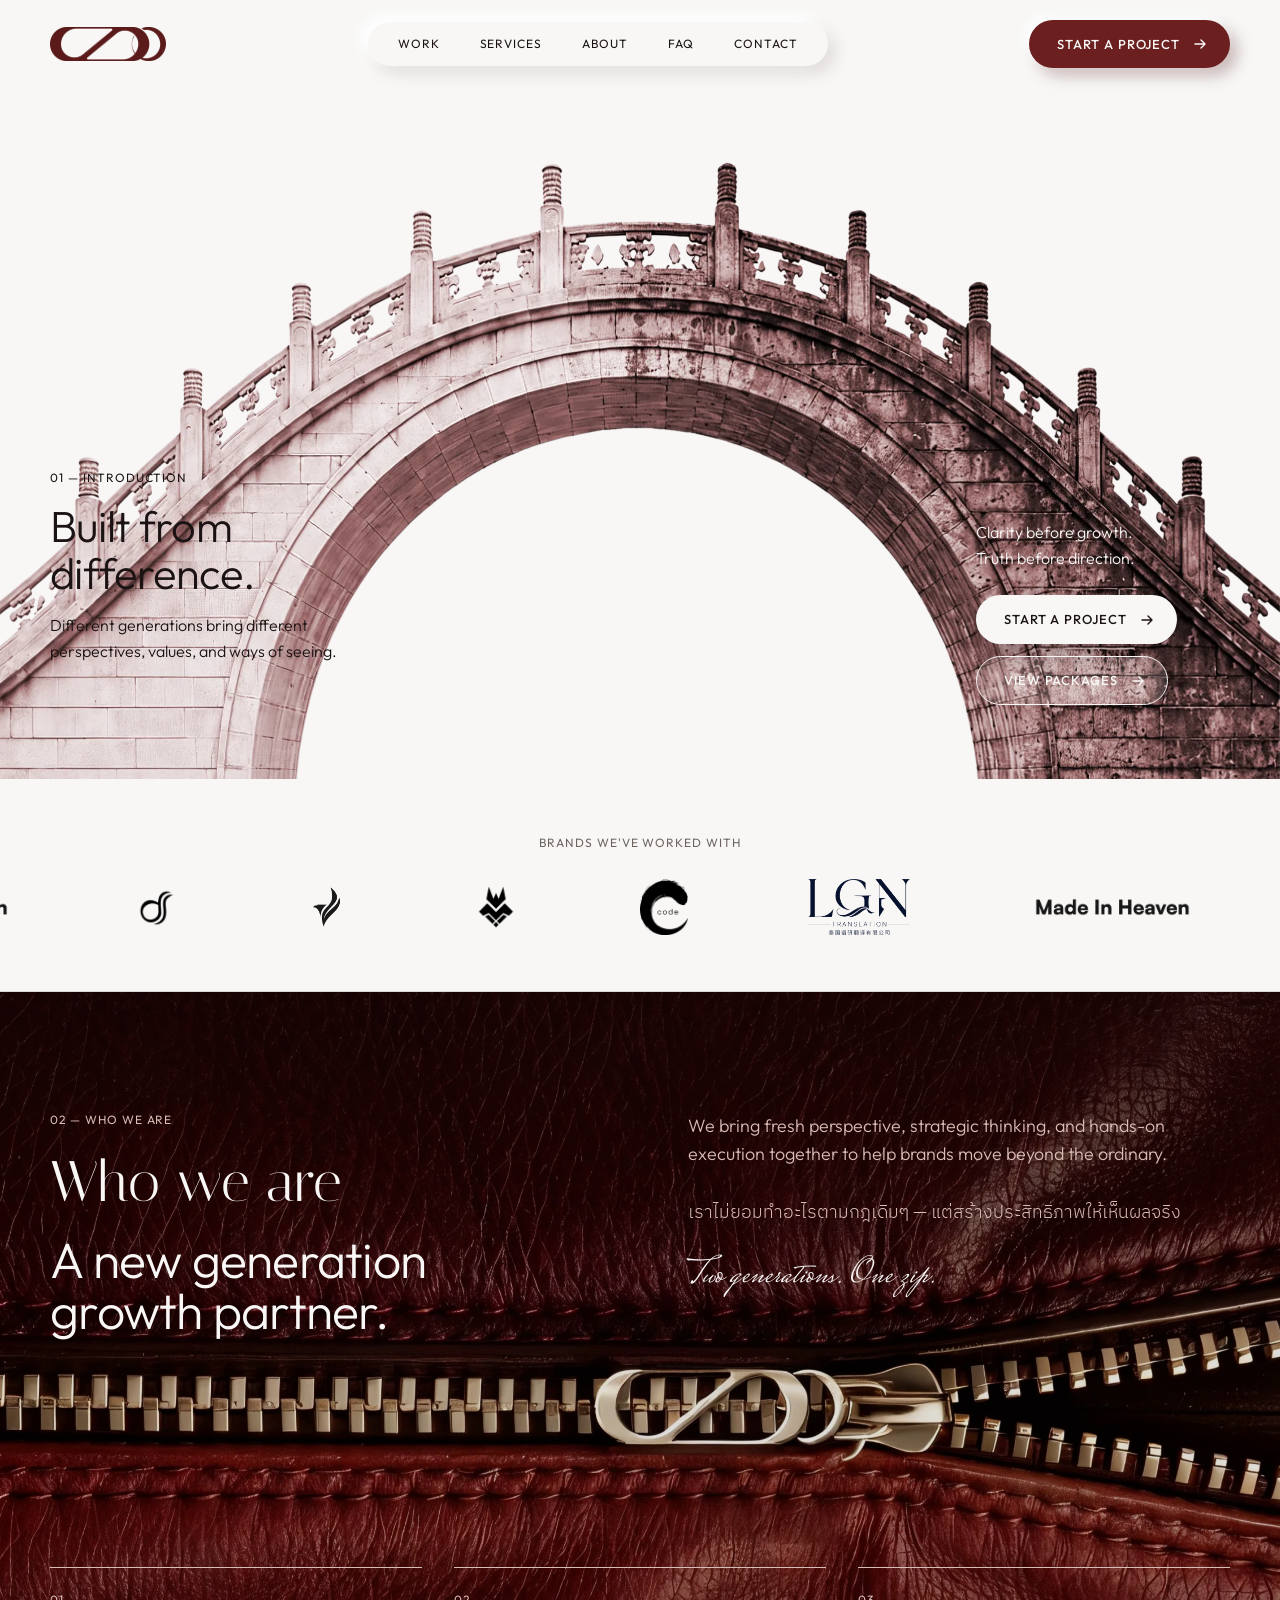
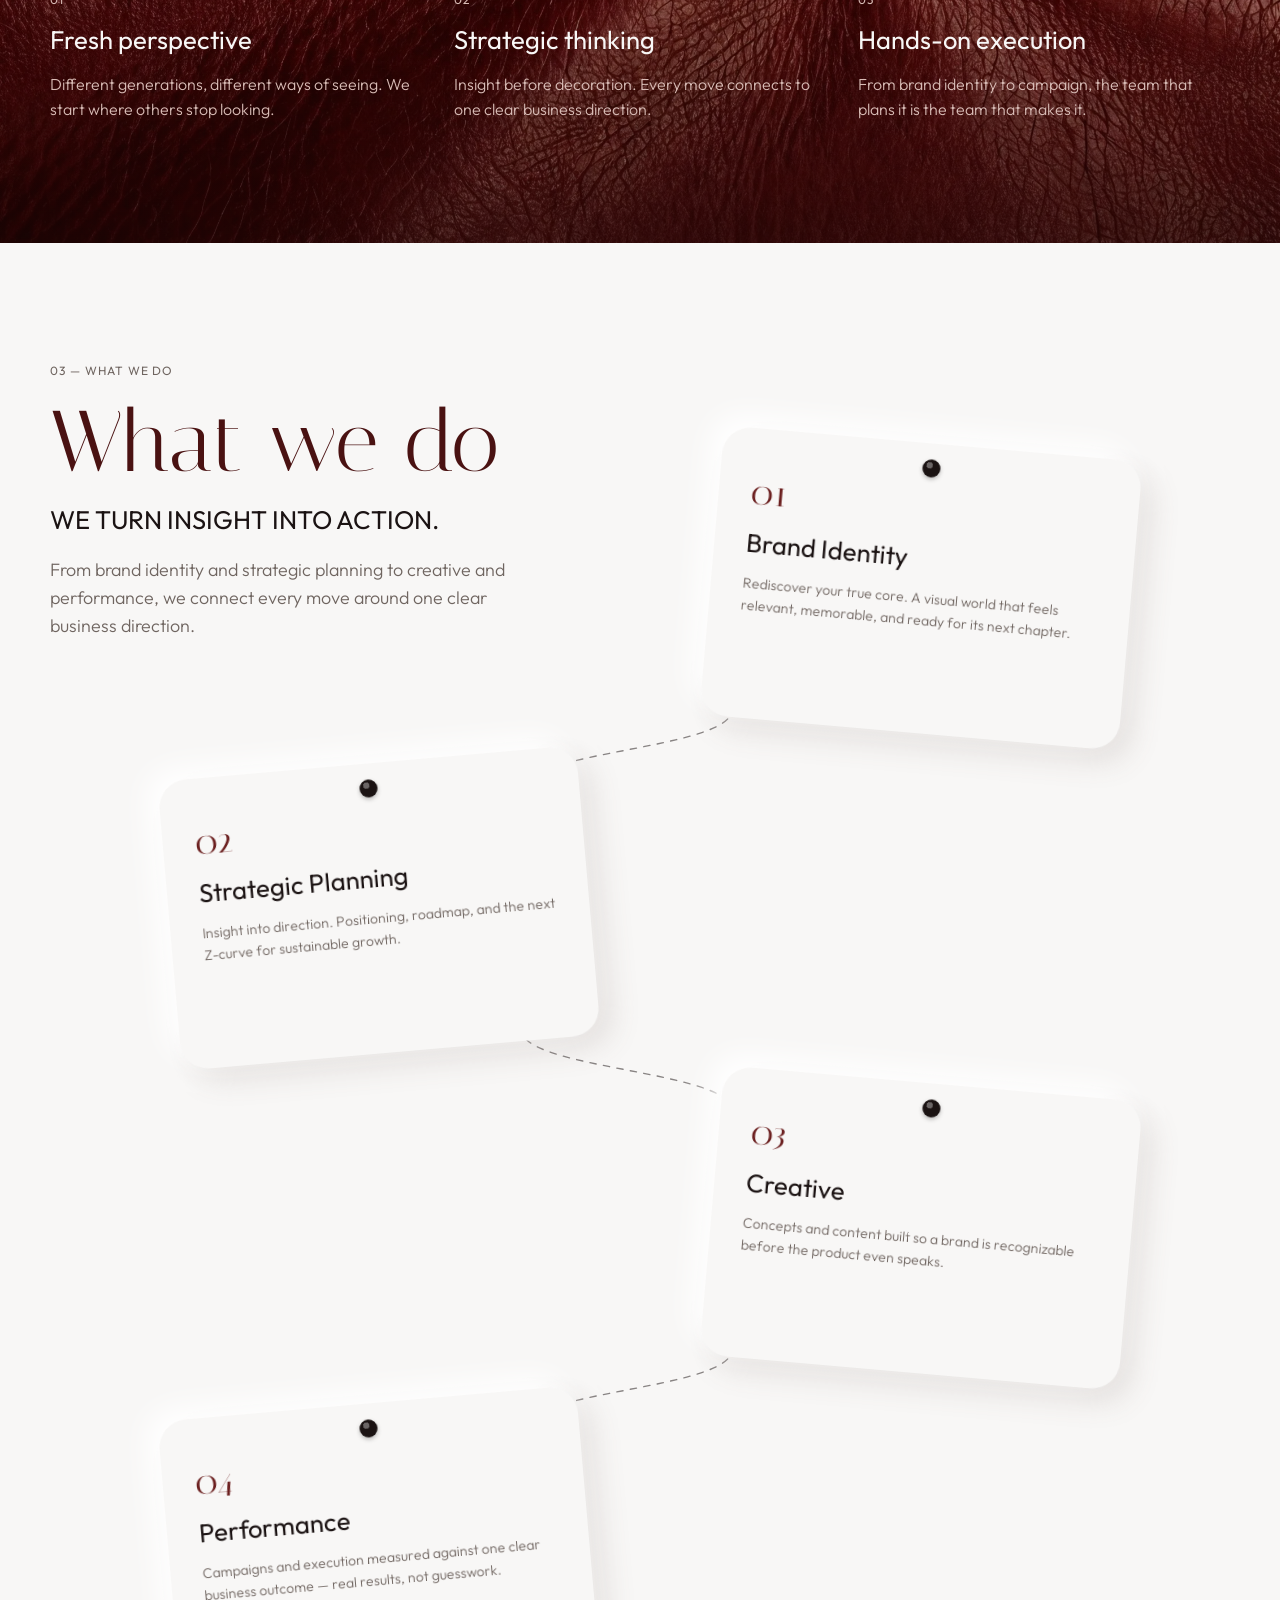
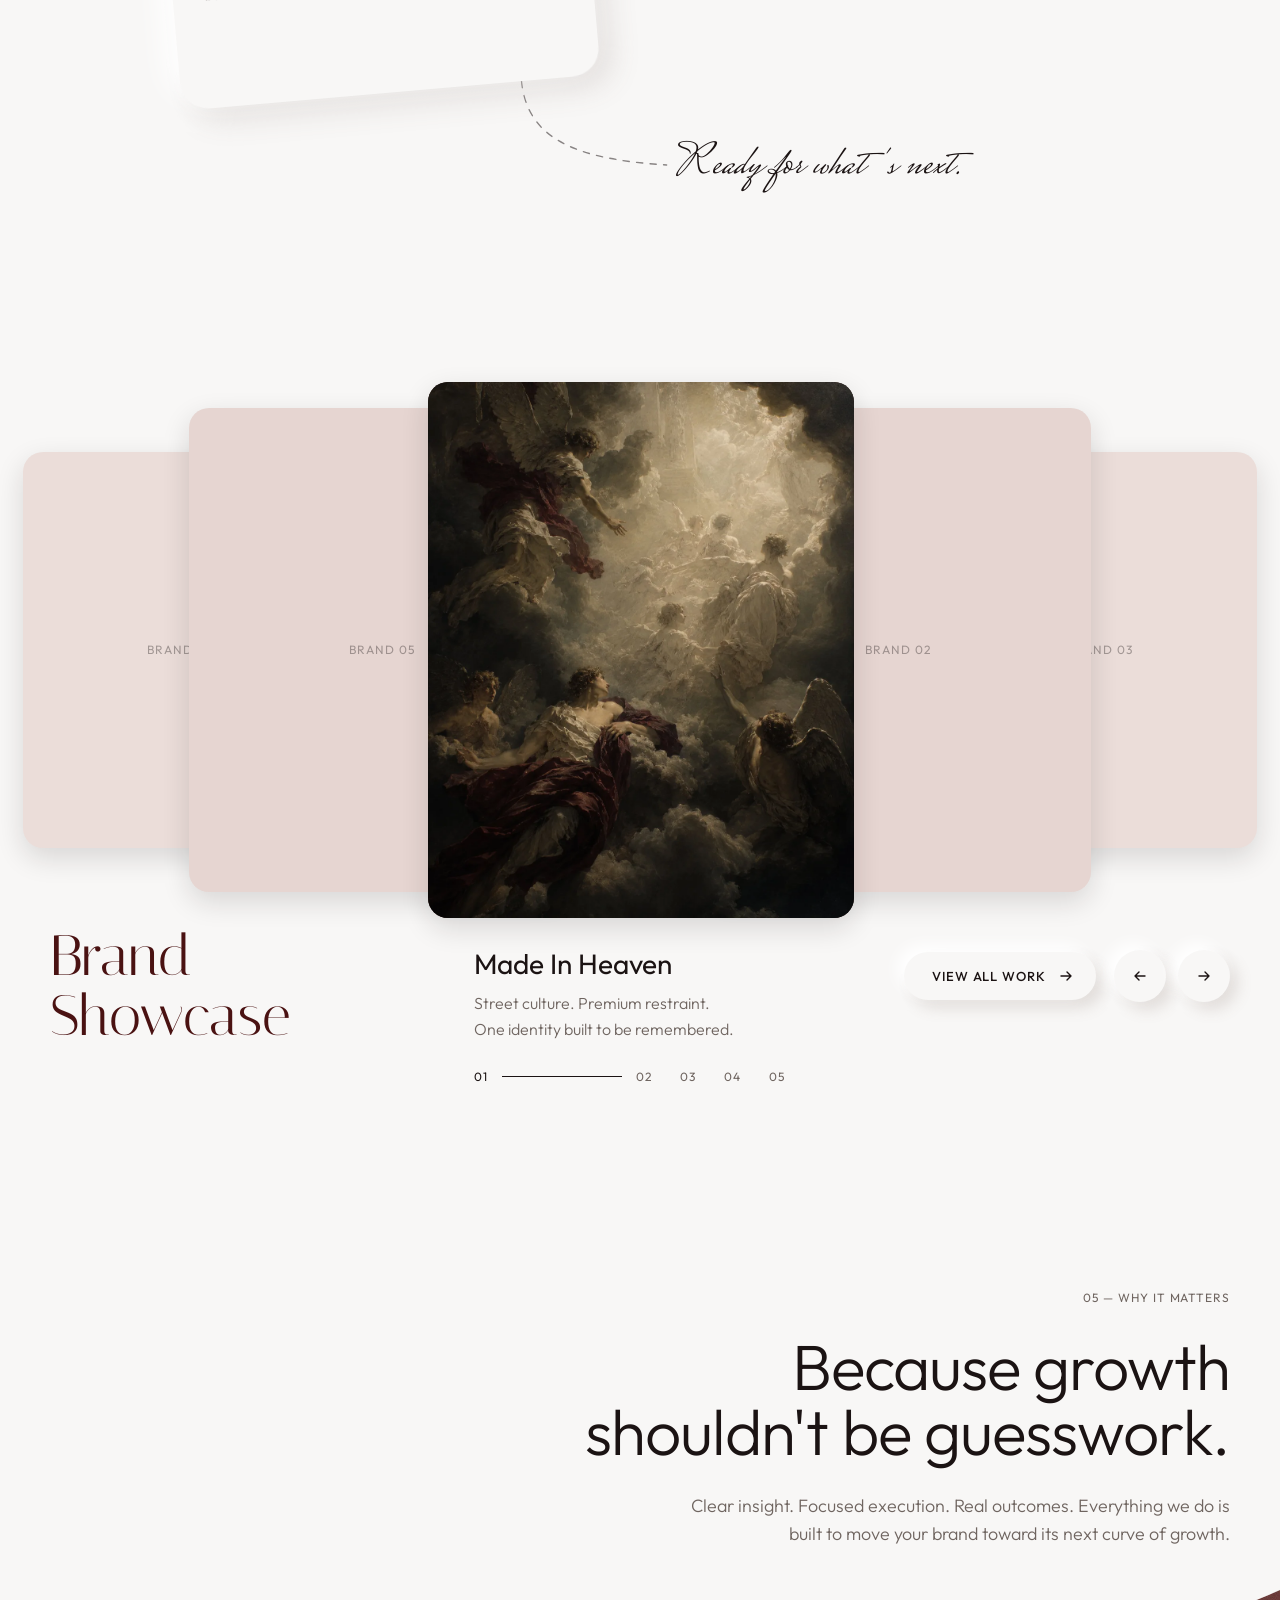
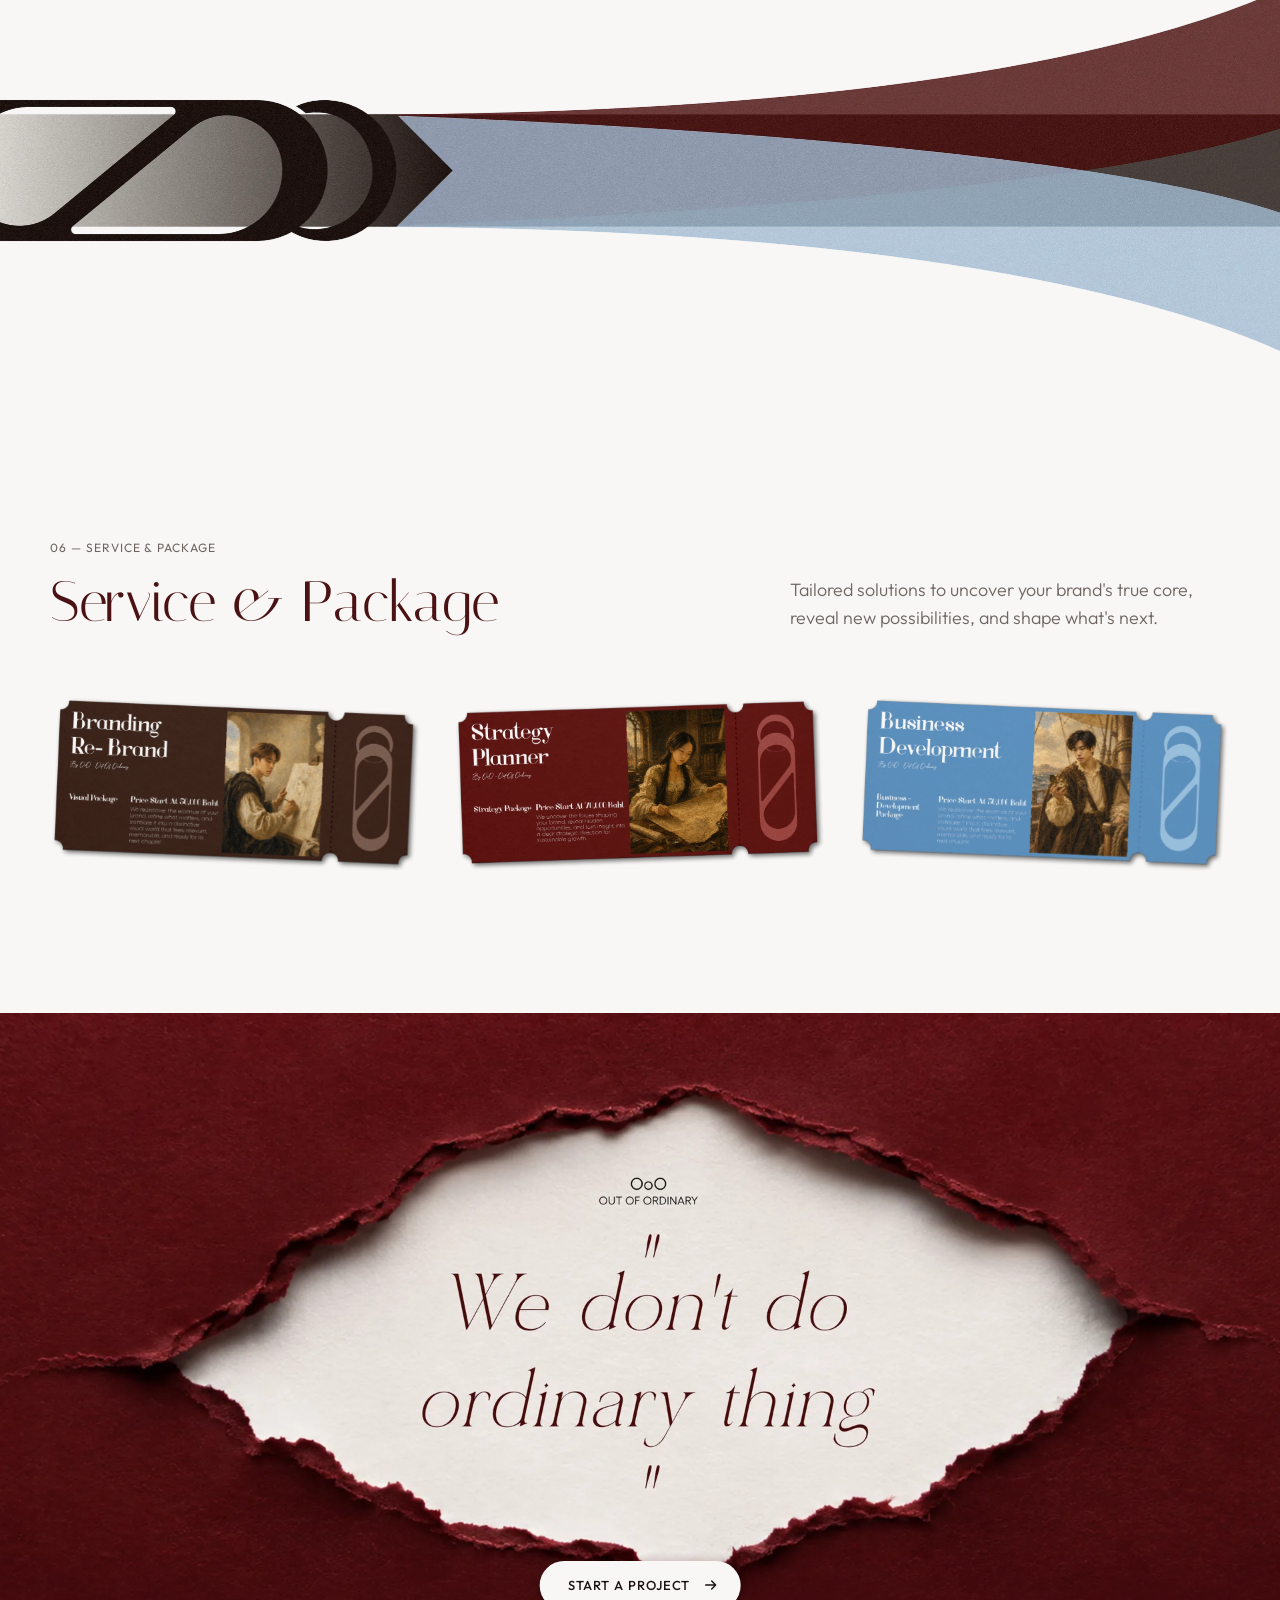
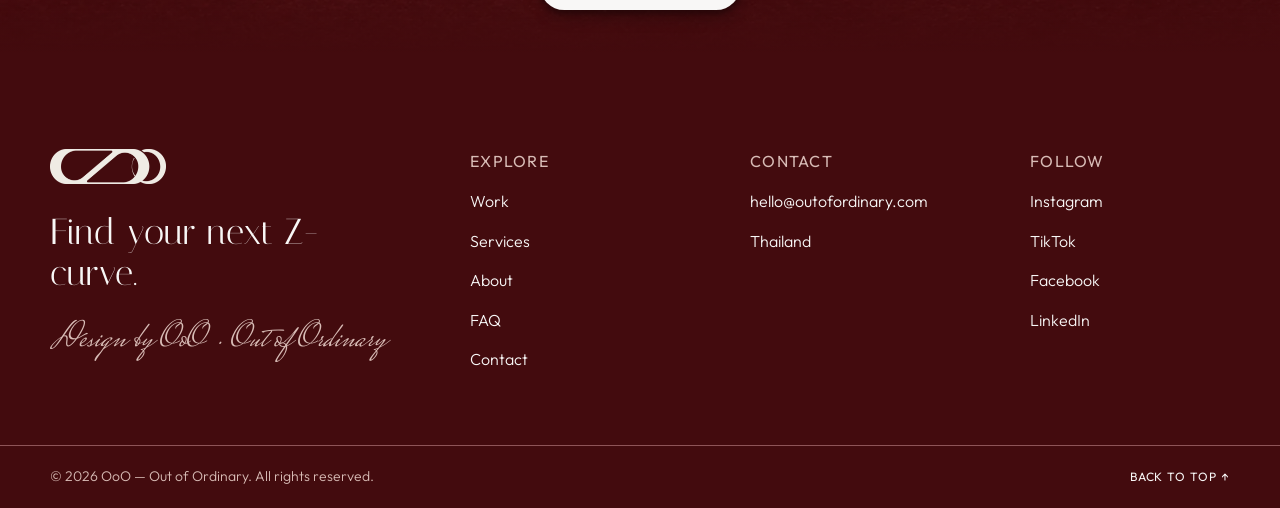
==== index.html @ bdec6ba8 "Build Home page and shared site foundation from Figma Static HTML/CSS/JS: shared tokens, type, neumo" ====
<!doctype html>
<html lang="en">
<head>
  <meta charset="utf-8">
  <meta name="viewport" content="width=device-width, initial-scale=1">
  <title>OoO — Out of Ordinary · Branding, Strategy &amp; Business Development</title>
  <meta name="description" content="OoO — Out of Ordinary is a new-generation growth partner: brand identity, strategic planning, creative and performance built around one clear business direction.">
  <link rel="icon" type="image/png" href="assets/img/favicon.png">
  <link rel="preconnect" href="https://fonts.googleapis.com">
  <link rel="preconnect" href="https://fonts.gstatic.com" crossorigin>
  <link href="https://fonts.googleapis.com/css2?family=IBM+Plex+Sans+Thai:wght@300;400&family=Italiana&family=Mrs+Saint+Delafield&family=Outfit:wght@300;400;500&display=swap" rel="stylesheet">
  <link rel="stylesheet" href="assets/css/style.css">
  <link rel="stylesheet" href="assets/css/home.css">
</head>
<body id="top">

  <!-- NAV -->
  <header class="nav">
    <div class="container nav__inner">
      <a class="nav__logo" href="index.html" aria-label="OoO — Out of Ordinary, home">
        <img class="logo-dark" src="assets/img/logo-mark.png" alt="OoO" width="116" height="34">
      </a>
      <nav class="nav__links" aria-label="Main">
        <a href="work.html">Work</a>
        <a href="services.html">Services</a>
        <a href="about.html">About</a>
        <a href="faq.html">FAQ</a>
        <a href="contact.html">Contact</a>
      </nav>
      <a class="btn btn--primary nav__cta" href="contact.html">Start a project
        <svg viewBox="0 0 16 16" fill="none" aria-hidden="true"><path d="M3 8H13M9 12L13 8L9 4" stroke="currentColor" stroke-width="1.4" stroke-linecap="round" stroke-linejoin="round"/></svg>
      </a>
      <button class="nav__toggle" type="button" aria-label="Menu" aria-expanded="false" aria-controls="mobile-menu"><span></span></button>
    </div>
  </header>
  <div class="mobile-menu" id="mobile-menu">
    <a class="mobile-menu__link" href="work.html">Work</a>
    <a class="mobile-menu__link" href="services.html">Services</a>
    <a class="mobile-menu__link" href="about.html">About</a>
    <a class="mobile-menu__link" href="faq.html">FAQ</a>
    <a class="mobile-menu__link" href="contact.html">Contact</a>
    <a class="btn btn--primary" href="contact.html">Start a project
      <svg viewBox="0 0 16 16" fill="none" aria-hidden="true"><path d="M3 8H13M9 12L13 8L9 4" stroke="currentColor" stroke-width="1.4" stroke-linecap="round" stroke-linejoin="round"/></svg>
    </a>
  </div>

  <main>
    <!-- 01 — HERO -->
    <section class="section hero">
      <img class="hero__photo" data-reveal="zoom" src="assets/img/home/bridge-arch.webp" alt="A stone arch bridge rising across the page" width="1440" height="617">
      <div class="container hero__content">
        <div class="hero__left">
          <p class="label" data-reveal="up">01 — Introduction</p>
          <h1 class="h2 stagger" style="--d:.2s">Built from<br>difference.</h1>
          <p class="body-m hero__lede" data-reveal="up" style="--d:.5s">Different generations bring different perspectives, values, and ways of seeing.</p>
        </div>
        <div class="hero__cta" data-reveal="up" style="--d:.7s">
          <p class="body-m paper">Clarity before growth.<br>Truth before direction.</p>
          <div class="hero__buttons">
            <a class="btn btn--light" href="contact.html">Start a project
              <svg viewBox="0 0 16 16" fill="none" aria-hidden="true"><path d="M3 8H13M9 12L13 8L9 4" stroke="currentColor" stroke-width="1.4" stroke-linecap="round" stroke-linejoin="round"/></svg>
            </a>
            <a class="btn btn--glass" href="services.html#packages">View packages
              <svg viewBox="0 0 16 16" fill="none" aria-hidden="true"><path d="M3 8H13M9 12L13 8L9 4" stroke="currentColor" stroke-width="1.4" stroke-linecap="round" stroke-linejoin="round"/></svg>
            </a>
          </div>
        </div>
      </div>
    </section>

    <!-- CLIENT LOGOS -->
    <section class="section clients" aria-label="Brands we've worked with">
      <p class="label label--muted clients__label" data-reveal="fade">Brands we've worked with</p>
      <div class="marquee" data-reveal="fade" style="--d:.15s">
        <div class="marquee__track">
          <div class="marquee__group">
            <img src="assets/img/logos/code.png" alt="Code" width="48" height="56">
            <img src="assets/img/logos/lgn.png" alt="LGN Translation" width="102" height="56">
            <img src="assets/img/logos/made-in-heaven.png" alt="Made In Heaven" width="165" height="28">
            <img src="assets/img/logos/ds.png" alt="ds" width="48" height="48">
            <img src="assets/img/logos/bird.png" alt="Bird" width="51" height="48">
            <img src="assets/img/logos/fox.png" alt="Fox" width="48" height="48">
          </div>
          <div class="marquee__group" aria-hidden="true">
            <img src="assets/img/logos/code.png" alt="" width="48" height="56">
            <img src="assets/img/logos/lgn.png" alt="" width="102" height="56">
            <img src="assets/img/logos/made-in-heaven.png" alt="" width="165" height="28">
            <img src="assets/img/logos/ds.png" alt="" width="48" height="48">
            <img src="assets/img/logos/bird.png" alt="" width="51" height="48">
            <img src="assets/img/logos/fox.png" alt="" width="48" height="48">
          </div>
        </div>
      </div>
    </section>

    <!-- 02 — WHO WE ARE -->
    <section class="section who">
      <img class="who__bg" data-reveal="zoom" src="assets/img/home/zip-leather.webp" alt="" width="1440" height="1081">
      <div class="who__overlay" aria-hidden="true"></div>
      <div class="container who__inner">
        <div class="who__row">
          <div class="who__left" data-reveal="left">
            <p class="label label--rose">02 — Who we are</p>
            <h2 class="serif who__title paper">Who we are</h2>
            <p class="h2-xl paper">A new generation<br>growth partner.</p>
          </div>
          <div class="who__right" data-reveal="up" style="--d:.25s">
            <p class="body-l rose">We bring fresh perspective, strategic thinking, and hands-on execution together to help brands move beyond the ordinary.</p>
            <p class="thai body-l rose" lang="th">เราไม่ยอมทำอะไรตามกฎเดิมๆ — แต่สร้างประสิทธิภาพให้เห็นผลจริง</p>
            <p class="script paper">Two generations. One zip.</p>
          </div>
        </div>
        <div class="who__pillars">
          <div class="pillar" data-reveal="up" style="--d:0s">
            <p class="label label--rose">01</p>
            <h3 class="h3 paper">Fresh perspective</h3>
            <p class="body-m rose">Different generations, different ways of seeing. We start where others stop looking.</p>
          </div>
          <div class="pillar" data-reveal="up" style="--d:.15s">
            <p class="label label--rose">02</p>
            <h3 class="h3 paper">Strategic thinking</h3>
            <p class="body-m rose">Insight before decoration. Every move connects to one clear business direction.</p>
          </div>
          <div class="pillar" data-reveal="up" style="--d:.3s">
            <p class="label label--rose">03</p>
            <h3 class="h3 paper">Hands-on execution</h3>
            <p class="body-m rose">From brand identity to campaign, the team that plans it is the team that makes it.</p>
          </div>
        </div>
      </div>
    </section>

    <!-- 03 — WHAT WE DO -->
    <section class="section wwd">
      <div class="wwd__frame">
        <div class="wwd__title" data-reveal="up">
          <p class="label label--muted">03 — What we do</p>
          <h2 class="serif-xl">What we do</h2>
          <p class="h3 upper">We turn insight into action.</p>
          <p class="body-l muted wwd__lede">From brand identity and strategic planning to creative and performance, we connect every move around one clear business direction.</p>
        </div>
        <img class="wwd__path" data-reveal="fade" style="--d:.6s" src="assets/icons/dashed-path.svg" alt="" aria-hidden="true">
        <a class="wwd__card wwd__card--r1" href="package-branding.html" data-reveal="drop" style="--rot:5deg;--rot-from:12deg;--d:.1s">
          <span class="pin" aria-hidden="true"></span>
          <span class="serif-sm burgundy">01</span>
          <span class="h3">Brand Identity</span>
          <span class="body-s muted">Rediscover your true core. A visual world that feels relevant, memorable, and ready for its next chapter.</span>
        </a>
        <a class="wwd__card wwd__card--l1" href="package-strategy.html" data-reveal="drop" style="--rot:-5deg;--rot-from:-12deg;--d:.2s">
          <span class="pin" aria-hidden="true"></span>
          <span class="serif-sm burgundy">02</span>
          <span class="h3">Strategic Planning</span>
          <span class="body-s muted">Insight into direction. Positioning, roadmap, and the next Z-curve for sustainable growth.</span>
        </a>
        <a class="wwd__card wwd__card--r2" href="services.html#creative" data-reveal="drop" style="--rot:5deg;--rot-from:12deg;--d:.1s">
          <span class="pin" aria-hidden="true"></span>
          <span class="serif-sm burgundy">03</span>
          <span class="h3">Creative</span>
          <span class="body-s muted">Concepts and content built so a brand is recognizable before the product even speaks.</span>
        </a>
        <a class="wwd__card wwd__card--l2" href="package-business-development.html" data-reveal="drop" style="--rot:-5deg;--rot-from:-12deg;--d:.2s">
          <span class="pin" aria-hidden="true"></span>
          <span class="serif-sm burgundy">04</span>
          <span class="h3">Performance</span>
          <span class="body-s muted">Campaigns and execution measured against one clear business outcome — real results, not guesswork.</span>
        </a>
        <p class="script wwd__sign" data-reveal="fade" style="--d:.4s">Ready for what's next.</p>
      </div>
    </section>

    <!-- 04 — BRAND SHOWCASE -->
    <section class="section showcase" data-carousel aria-roledescription="carousel" aria-label="Brand Showcase">
      <div class="showcase__frame">
        <p class="label label--muted showcase__label" data-reveal="fade">04 — Brand Showcase</p>
        <div class="carousel__stage" data-reveal="scale">
          <a class="carousel__card" href="case-made-in-heaven.html" data-title="Made In Heaven" data-desc="Street culture. Premium restraint.<br>One identity built to be remembered." aria-label="Made In Heaven — view case study">
            <img src="assets/img/showcase-mih.webp" alt="Made In Heaven brand identity" loading="lazy">
          </a>
          <a class="carousel__card carousel__card--placeholder" href="work.html" data-title="Brand 02 — Project name" data-desc="Category · Identity system" style="--tone:#e6d5d1" aria-label="Brand 02"><span class="label">Brand 02</span></a>
          <a class="carousel__card carousel__card--placeholder" href="work.html" data-title="Brand 03 — Project name" data-desc="Category · Identity system" style="--tone:#ebddd9" aria-label="Brand 03"><span class="label">Brand 03</span></a>
          <a class="carousel__card carousel__card--placeholder" href="work.html" data-title="Brand 04 — Project name" data-desc="Category · Identity system" style="--tone:#ebddd9" aria-label="Brand 04"><span class="label">Brand 04</span></a>
          <a class="carousel__card carousel__card--placeholder" href="work.html" data-title="Brand 05 — Project name" data-desc="Category · Identity system" style="--tone:#e6d5d1" aria-label="Brand 05"><span class="label">Brand 05</span></a>
        </div>
        <div class="showcase__bottom">
          <h2 class="serif-title showcase__title" data-reveal="up">Brand<br>Showcase</h2>
          <div class="showcase__info" data-reveal="up" style="--d:.15s">
            <div class="carousel__caption" aria-live="polite">
              <p class="h3" data-carousel-title>Made In Heaven</p>
              <p class="body-m muted" data-carousel-desc>Street culture. Premium restraint.<br>One identity built to be remembered.</p>
            </div>
            <div class="carousel__index" role="tablist" aria-label="Choose project">
              <button class="label" type="button" data-carousel-to="0">01</button>
              <button class="label" type="button" data-carousel-to="1">02</button>
              <button class="label" type="button" data-carousel-to="2">03</button>
              <button class="label" type="button" data-carousel-to="3">04</button>
              <button class="label" type="button" data-carousel-to="4">05</button>
            </div>
          </div>
          <div class="showcase__actions" data-reveal="up" style="--d:.3s">
            <a class="btn" href="work.html">View all work
              <svg viewBox="0 0 16 16" fill="none" aria-hidden="true"><path d="M3 8H13M9 12L13 8L9 4" stroke="currentColor" stroke-width="1.4" stroke-linecap="round" stroke-linejoin="round"/></svg>
            </a>
            <button class="icon-btn" type="button" data-carousel-prev aria-label="Previous project">
              <svg viewBox="0 0 16 16" fill="none" aria-hidden="true"><path d="M13 8H3M7 12L3 8L7 4" stroke="currentColor" stroke-width="1.4" stroke-linecap="round" stroke-linejoin="round"/></svg>
            </button>
            <button class="icon-btn" type="button" data-carousel-next aria-label="Next project">
              <svg viewBox="0 0 16 16" fill="none" aria-hidden="true"><path d="M3 8H13M9 12L13 8L9 4" stroke="currentColor" stroke-width="1.4" stroke-linecap="round" stroke-linejoin="round"/></svg>
            </button>
          </div>
        </div>
      </div>
    </section>

    <!-- 05 — WHY IT MATTERS -->
    <section class="section why">
      <div class="container why__text">
        <p class="label label--muted" data-reveal="fade">05 — Why it matters</p>
        <h2 class="h1 stagger">Because growth<br>shouldn't be guesswork.</h2>
        <p class="body-l muted why__lede" data-reveal="up" style="--d:.4s">Clear insight. Focused execution. Real outcomes. Everything we do is built to move your brand toward its next curve of growth.</p>
      </div>
      <img class="why__art" data-reveal="right" style="--d:.2s" src="assets/img/home/ribbons.webp" alt="Ribbons sweeping through the OoO logo" width="1440" height="459" loading="lazy">
    </section>

    <!-- 06 — SERVICE & PACKAGE -->
    <section class="section packages">
      <div class="container">
        <div class="packages__header" data-reveal="up">
          <div>
            <p class="label label--muted">06 — Service &amp; Package</p>
            <h2 class="serif-title">Service &amp; Package</h2>
          </div>
          <p class="body-l muted packages__lede">Tailored solutions to uncover your brand's true core, reveal new possibilities, and shape what's next.</p>
        </div>
        <div class="tickets">
          <a class="ticket" href="package-branding.html" data-reveal="up" style="--d:0s">
            <img src="assets/img/ticket-branding.webp" alt="Branding / Re-Brand package" width="1052" height="501" loading="lazy">
          </a>
          <a class="ticket" href="package-strategy.html" data-reveal="up" style="--d:.12s">
            <img src="assets/img/ticket-strategy.webp" alt="Strategy Planner package" width="1048" height="492" loading="lazy">
          </a>
          <a class="ticket" href="package-business-development.html" data-reveal="up" style="--d:.24s">
            <img src="assets/img/ticket-business.webp" alt="Business Development package" width="1051" height="501" loading="lazy">
          </a>
        </div>
      </div>
    </section>

    <!-- CTA — TORN PAPER -->
    <section class="section cta-torn">
      <img class="cta-torn__img" data-reveal="zoom" src="assets/img/home/cta-torn-paper.webp" alt="We don't do ordinary thing — written on torn paper" width="1440" height="640" loading="lazy">
      <div class="cta-torn__fade" aria-hidden="true"></div>
      <a class="btn btn--light cta-torn__btn" href="contact.html" data-reveal="up" style="--d:.3s">Start a project
        <svg viewBox="0 0 16 16" fill="none" aria-hidden="true"><path d="M3 8H13M9 12L13 8L9 4" stroke="currentColor" stroke-width="1.4" stroke-linecap="round" stroke-linejoin="round"/></svg>
      </a>
    </section>
  </main>

  <!-- FOOTER -->
  <footer class="footer">
    <div class="container footer__top">
      <div class="footer__brand">
        <img src="assets/img/logo-mark-light.png" alt="OoO" width="116" height="34">
        <p class="serif-sm">Find your next Z-curve.</p>
        <p class="script rose">Design by OoO · Out of Ordinary</p>
      </div>
      <div class="footer__col">
        <p class="label label--rose">Explore</p>
        <a href="work.html">Work</a>
        <a href="services.html">Services</a>
        <a href="about.html">About</a>
        <a href="faq.html">FAQ</a>
        <a href="contact.html">Contact</a>
      </div>
      <div class="footer__col">
        <p class="label label--rose">Contact</p>
        <a href="mailto:hello@outofordinary.com">hello@outofordinary.com</a>
        <p>Thailand</p>
      </div>
      <div class="footer__col">
        <p class="label label--rose">Follow</p>
        <a href="#" rel="noopener">Instagram</a>
        <a href="#" rel="noopener">TikTok</a>
        <a href="#" rel="noopener">Facebook</a>
        <a href="#" rel="noopener">LinkedIn</a>
      </div>
    </div>
    <div class="footer__bar">
      <div class="container">
        <p>© <span data-year>2026</span> OoO — Out of Ordinary. All rights reserved.</p>
        <a class="label" href="#top">Back to top ↑</a>
      </div>
    </div>
  </footer>

  <script src="assets/js/main.js" defer></script>
</body>
</html>
---- assets/css/style.css ----
/* ==========================================================================
   OoO — Out of Ordinary · shared styles
   Tokens mirror the Figma file (Foundations — Color & Type)
   ========================================================================== */

:root {
  --paper: #f8f7f6;
  --surface: #f8f7f6;
  --ink: #1b1313;
  --wine: #4a1212;
  --burgundy: #6b1f1f;
  --cocoa: #3b2420;
  --rose: #d8bcb6;
  --blue: #a9bcd4;
  --line: #ddd8d2;
  --muted: #6f6560;
  --navy: #2f3b5a;
  --footer: #430b0e;

  --f-sans: "Outfit", "IBM Plex Sans Thai", system-ui, sans-serif;
  --f-serif: "Italiana", "Outfit", serif;
  --f-script: "Mrs Saint Delafield", cursive;
  --f-thai: "IBM Plex Sans Thai", "Outfit", sans-serif;

  --gutter: clamp(20px, 3.9vw, 56px);
  --max: 1440px;

  /* Neumorphic effects (Figma effect styles Neu/*) */
  --neu-raised: -12px -12px 30px #fff, 12px 12px 30px rgba(110, 87, 79, .15);
  --neu-raised-sm: -7px -7px 16px #fff, 7px 7px 16px rgba(110, 87, 79, .18);
  --neu-raised-wine: -5px -5px 14px rgba(255, 255, 255, .9), 7px 7px 16px rgba(74, 18, 18, .3);
  --neu-sunken: inset 3px 4px 9px rgba(110, 87, 79, .22), inset -3px -3px 6px rgba(255, 255, 255, .55);
  --neu-sunken-deep: inset 5px 5px 10px rgba(110, 87, 79, .26), inset -4px -4px 8px #fff;
  --card-shadow: 0 10px 28px rgba(27, 19, 19, .14);

  --ease-out: cubic-bezier(.22, .61, .36, 1);
  --ease-soft: cubic-bezier(.5, 0, .5, 1);
}

*, *::before, *::after { box-sizing: border-box; }
html { -webkit-text-size-adjust: 100%; scroll-behavior: smooth; }
body {
  margin: 0;
  background: var(--paper);
  color: var(--ink);
  font-family: var(--f-sans);
  font-weight: 300;
  font-size: 16px;
  line-height: 1.6;
  -webkit-font-smoothing: antialiased;
  overflow-x: hidden;
}
img { display: block; max-width: 100%; height: auto; }
a { color: inherit; text-decoration: none; }
button { font: inherit; color: inherit; background: none; border: 0; padding: 0; cursor: pointer; }
p, h1, h2, h3, h4 { margin: 0; font-weight: inherit; }
ul { margin: 0; padding: 0; list-style: none; }
:focus-visible { outline: 2px solid var(--burgundy); outline-offset: 3px; border-radius: 6px; }

.sr-only { position: absolute; width: 1px; height: 1px; overflow: hidden; clip: rect(0 0 0 0); white-space: nowrap; }

/* ---------- Layout ---------- */
.container { width: 100%; max-width: var(--max); margin-inline: auto; padding-inline: var(--gutter); }
.section { position: relative; overflow: hidden; }

/* ---------- Type (Figma text styles) ---------- */
.label { font: 400 12px/1.3 var(--f-sans); letter-spacing: .08em; text-transform: uppercase; }
.label--muted { color: var(--muted); }
.label--rose { color: var(--rose); }
.h1 { font: 300 clamp(44px, 5vw, 72px)/1.02 var(--f-sans); letter-spacing: -.015em; }
.h2 { font: 300 clamp(36px, 3.4vw, 48px)/1.1 var(--f-sans); letter-spacing: -.01em; }
.h2-xl { font: 300 clamp(36px, 3.9vw, 56px)/1.02 var(--f-sans); letter-spacing: -.015em; }
.h3 { font: 400 clamp(22px, 2vw, 28px)/1.25 var(--f-sans); }
.serif { font-family: var(--f-serif); font-weight: 400; }
.serif-title { font: 400 clamp(44px, 4.45vw, 64px)/1.05 var(--f-serif); color: var(--wine); }
.serif-xl { font: 400 clamp(56px, 6.7vw, 96px)/1 var(--f-serif); color: var(--wine); }
.serif-sm { font: 400 36px/1.15 var(--f-serif); }
.body-l { font-size: clamp(17px, 1.4vw, 20px); line-height: 1.55; }
.body-m { font-size: 16px; line-height: 1.6; }
.body-s { font-size: 14px; line-height: 1.55; }
.script { font: 400 clamp(32px, 2.8vw, 40px)/1.1 var(--f-script); }
.thai { font-family: var(--f-thai); font-weight: 300; line-height: 1.5; }
.muted { color: var(--muted); }
.ink { color: var(--ink); }
.paper { color: var(--paper); }
.rose { color: var(--rose); }
.wine { color: var(--wine); }
.burgundy { color: var(--burgundy); }
.upper { text-transform: uppercase; }

/* ---------- Buttons ----------
   Default raised · hover sinks in · press sinks deeper (Figma State=Hover/Pressed) */
.btn {
  --btn-bg: var(--surface);
  --btn-fg: var(--ink);
  --btn-shadow: var(--neu-raised-sm);
  --btn-shadow-hover: var(--neu-sunken);
  --btn-shadow-press: var(--neu-sunken-deep);
  display: inline-flex; align-items: center; gap: 12px;
  padding: 16px 22px 16px 28px;
  border-radius: 100px;
  background: var(--btn-bg);
  color: var(--btn-fg);
  box-shadow: var(--btn-shadow);
  font: 500 13px/1.3 var(--f-sans);
  letter-spacing: .07em;
  text-transform: uppercase;
  white-space: nowrap;
  transition: box-shadow .22s var(--ease-out), background-color .22s var(--ease-out), transform .22s var(--ease-out);
}
.btn svg { width: 16px; height: 16px; flex: none; transition: transform .25s var(--ease-out); }
.btn:hover { box-shadow: var(--btn-shadow-hover); }
.btn:hover svg { transform: translateX(3px); }
.btn:active { box-shadow: var(--btn-shadow-press); transform: scale(.985); }

.btn--primary {
  --btn-bg: var(--burgundy); --btn-fg: var(--paper);
  --btn-shadow: var(--neu-raised-wine);
  --btn-shadow-hover: inset 3px 4px 10px rgba(0, 0, 0, .3), inset -2px -2px 6px rgba(255, 255, 255, .1);
  --btn-shadow-press: inset 4px 6px 14px rgba(0, 0, 0, .45), inset -3px -3px 8px rgba(255, 255, 255, .18);
}
.btn--primary:hover { background: #5c1a1a; }
.btn--primary:active { background: #541717; }
.btn--light { --btn-bg: var(--paper); --btn-shadow: 0 8px 22px rgba(0, 0, 0, .28); }
.btn--glass {
  --btn-bg: rgba(255, 255, 255, .14); --btn-fg: #f7f7f5;
  --btn-shadow: none;
  --btn-shadow-hover: inset 3px 4px 10px rgba(0, 0, 0, .38), inset -2px -2px 6px rgba(255, 255, 255, .12);
  --btn-shadow-press: inset 4px 6px 14px rgba(0, 0, 0, .55), inset -2px -2px 6px rgba(255, 255, 255, .08);
  border: 1px solid #f7f7f5;
  padding: 15px 21px 15px 27px;
  -webkit-backdrop-filter: blur(6px); backdrop-filter: blur(6px);
}
.btn--glass:hover { background: rgba(255, 255, 255, .06); }
.btn--glass:active { background: rgba(255, 255, 255, .02); }

.icon-btn {
  width: 52px; height: 52px; border-radius: 50%;
  display: inline-grid; place-items: center;
  background: var(--surface); box-shadow: var(--neu-raised-sm);
  transition: box-shadow .22s var(--ease-out), transform .22s var(--ease-out);
}
.icon-btn svg { width: 16px; height: 16px; }
.icon-btn:hover { box-shadow: var(--neu-sunken); }
.icon-btn:active { box-shadow: var(--neu-sunken-deep); transform: scale(.97); }

/* ---------- Nav ---------- */
.nav {
  position: absolute; inset: 0 0 auto 0; z-index: 50;
  height: 88px;
}
.nav__inner { height: 100%; display: flex; align-items: center; justify-content: space-between; gap: 24px; }
.nav__logo img { width: 116px; height: auto; }
.nav__links {
  display: flex; align-items: center;
  padding: 4px 10px; border-radius: 999px;
  background: var(--surface); box-shadow: var(--neu-raised-sm);
}
.nav__links a {
  padding: 10px 20px; border-radius: 100px;
  font: 400 12px/1.3 var(--f-sans); letter-spacing: .08em; text-transform: uppercase;
  transition: box-shadow .18s var(--ease-out), background-color .18s var(--ease-out);
}
.nav__links a:hover { background: rgba(110, 87, 79, .07); box-shadow: inset 2px 3px 8px rgba(110, 87, 79, .28), inset -2px -2px 6px rgba(255, 255, 255, .9); }
.nav__links a:active { background: rgba(110, 87, 79, .12); box-shadow: inset 3px 5px 12px rgba(110, 87, 79, .42), inset -2px -2px 6px rgba(255, 255, 255, .7); }
.nav__links a[aria-current="page"] { box-shadow: inset 2px 3px 8px rgba(110, 87, 79, .22), inset -2px -2px 6px rgba(255, 255, 255, .9); }
.nav__toggle { display: none; }
.nav--light .nav__logo .logo-dark { display: none; }
.nav__logo .logo-light { display: none; }
.nav--light .nav__logo .logo-light { display: block; }

.mobile-menu { display: none; }

@media (max-width: 980px) {
  .nav { height: 72px; }
  .nav__links, .nav__cta { display: none; }
  .nav__logo img { width: 96px; }
  .nav__toggle {
    display: inline-grid; place-items: center; width: 48px; height: 48px; border-radius: 50%;
    background: var(--surface); box-shadow: var(--neu-raised-sm);
  }
  .nav__toggle span, .nav__toggle span::before, .nav__toggle span::after {
    display: block; width: 18px; height: 1.4px; background: var(--ink); position: relative; transition: transform .3s var(--ease-out), opacity .2s;
  }
  .nav__toggle span::before, .nav__toggle span::after { content: ""; position: absolute; left: 0; }
  .nav__toggle span::before { top: -6px; }
  .nav__toggle span::after { top: 6px; }
  body.menu-open .nav__toggle span { background: transparent; }
  body.menu-open .nav__toggle span::before { transform: translateY(6px) rotate(45deg); }
  body.menu-open .nav__toggle span::after { transform: translateY(-6px) rotate(-45deg); }

  .mobile-menu {
    display: flex; flex-direction: column; justify-content: center; gap: 8px;
    position: fixed; inset: 0; z-index: 40; padding: 96px var(--gutter) 48px;
    background: var(--paper);
    opacity: 0; visibility: hidden; transition: opacity .35s var(--ease-out), visibility .35s;
  }
  .mobile-menu a.mobile-menu__link { font: 400 44px/1.25 var(--f-serif); color: var(--wine); }
  .mobile-menu .btn { margin-top: 28px; align-self: flex-start; }
  body.menu-open .mobile-menu { opacity: 1; visibility: visible; }
  body.menu-open { overflow: hidden; }
  body.menu-open .nav { position: fixed; }
  body.menu-open .nav--light .nav__logo .logo-dark { display: block; }
  body.menu-open .nav--light .nav__logo .logo-light { display: none; }
}

/* ---------- Footer ---------- */
.footer { background: var(--footer); color: var(--paper); }
.footer__top { display: flex; gap: 80px; padding-top: 96px; padding-bottom: 72px; }
.footer__brand { flex: 1; display: flex; flex-direction: column; gap: 28px; }
.footer__brand img { width: 116px; }
.footer__col { width: 200px; display: flex; flex-direction: column; gap: 14px; }
.footer__col a, .footer__col p { font-size: 16px; line-height: 1.6; }
.footer__col a { transition: color .2s; }
.footer__col a:hover { color: var(--rose); }
.footer__bar { border-top: 1px solid #8e5558; }
.footer__bar .container { display: flex; justify-content: space-between; align-items: center; gap: 16px; padding-block: 20px; }
.footer__bar p { font-size: 14px; line-height: 1.55; color: var(--rose); }
.footer__bar a:hover { color: var(--rose); }
@media (max-width: 980px) {
  .footer__top { flex-wrap: wrap; gap: 40px; padding-top: 72px; padding-bottom: 56px; }
  .footer__brand { flex-basis: 100%; }
  .footer__col { width: auto; min-width: 140px; flex: 1; }
  .footer__col a, .footer__col p { overflow-wrap: anywhere; }
  .footer__brand .serif-sm { font-size: 30px; }
}
@media (max-width: 560px) {
  .footer__bar .container { flex-direction: column; align-items: flex-start; }
}

/* ---------- Marquee ---------- */
.marquee { position: relative; overflow: hidden; height: 56px; }
.marquee__track { display: flex; width: max-content; height: 100%; animation: marquee 32s linear infinite; }
.marquee:hover .marquee__track { animation-play-state: paused; }
.marquee__group { display: flex; align-items: center; gap: 120px; padding-right: 120px; flex: none; }
.marquee__group img { flex: none; transition: transform .3s var(--ease-out); }
.marquee__group img:hover { transform: scale(1.06); }
.marquee::before, .marquee::after {
  content: ""; position: absolute; top: 0; bottom: 0; width: 120px; z-index: 1; pointer-events: none;
}
.marquee::before { left: 0; background: linear-gradient(90deg, var(--paper), rgba(248, 247, 246, 0)); }
.marquee::after { right: 0; background: linear-gradient(270deg, var(--paper), rgba(248, 247, 246, 0)); }
@keyframes marquee { to { transform: translateX(-50%); } }
@media (max-width: 680px) {
  .marquee { height: 40px; }
  .marquee__group { gap: 64px; padding-right: 64px; }
  .marquee__group img { zoom: .72; }
  .marquee::before, .marquee::after { width: 56px; }
}

/* ---------- FAQ accordion (shared) ---------- */
.faq { border-top: 1px solid var(--line); }
.faq__item { border-bottom: 1px solid var(--line); }
.faq__q {
  width: 100%; display: flex; align-items: center; justify-content: space-between; gap: 24px;
  padding: 28px 0; text-align: left;
  font: 400 clamp(18px, 1.6vw, 22px)/1.35 var(--f-sans);
}
.faq__icon { position: relative; width: 16px; height: 16px; flex: none; }
.faq__icon::before, .faq__icon::after {
  content: ""; position: absolute; left: 50%; top: 50%; width: 14px; height: 1.4px; background: currentColor;
  transform: translate(-50%, -50%); transition: transform .35s var(--ease-out);
}
.faq__icon::after { transform: translate(-50%, -50%) rotate(90deg); }
.faq__item.is-open .faq__icon::after { transform: translate(-50%, -50%) rotate(0deg); }
.faq__a { display: grid; grid-template-rows: 0fr; transition: grid-template-rows .45s var(--ease-out); }
.faq__a > div { overflow: hidden; }
.faq__a p { padding-bottom: 28px; max-width: 760px; color: var(--muted); }
.faq__item.is-open .faq__a { grid-template-rows: 1fr; }

/* ---------- Scroll reveal ----------
   Each section plays once when it enters the viewport.
   fade-up +36px · 0.85s ease-out (web motion spec from the Figma timeline) */
.js [data-reveal] { opacity: 0; transition: opacity .85s var(--ease-out), transform .85s var(--ease-out); transition-delay: var(--d, 0s); will-change: opacity, transform; }
.js [data-reveal="up"] { transform: translateY(36px); }
.js [data-reveal="down"] { transform: translateY(-36px); }
.js [data-reveal="left"] { transform: translateX(-80px); }
.js [data-reveal="right"] { transform: translateX(120px); }
.js [data-reveal="zoom"] { transform: scale(1.08); }
.js [data-reveal="scale"] { transform: scale(.94); }
.js [data-reveal="fade"] { transform: none; }
.js [data-reveal="drop"] { transform: translateY(-60px) rotate(var(--rot-from, 0deg)); }
.js [data-reveal].is-in { opacity: 1; transform: none; }
.js [data-reveal="drop"].is-in { transform: rotate(var(--rot, 0deg)); }

/* Hero headline: words rise one by one (TextStagger in Figma) */
.js .stagger .w { display: inline-block; opacity: 0; transform: translateY(.5em); transition: opacity .7s var(--ease-out), transform .7s var(--ease-out); transition-delay: calc(var(--i) * 60ms + var(--d, 0s)); }
.js .stagger.is-in .w { opacity: 1; transform: none; }

@media (prefers-reduced-motion: reduce) {
  html { scroll-behavior: auto; }
  .js [data-reveal], .js .stagger .w { opacity: 1 !important; transform: none !important; transition: none !important; }
  .marquee__track { animation: none; }
}

/* ---------- Toast ---------- */
.toast {
  position: fixed; left: 50%; bottom: 32px; z-index: 100;
  transform: translate(-50%, 20px); opacity: 0; pointer-events: none;
  display: flex; align-items: center; gap: 12px;
  padding: 16px 24px; border-radius: 100px;
  background: var(--ink); color: var(--paper); box-shadow: 0 14px 40px rgba(27, 19, 19, .25);
  transition: opacity .35s var(--ease-out), transform .35s var(--ease-out);
}
.toast.is-show { opacity: 1; transform: translate(-50%, 0); }
---- assets/css/home.css ----
/* 01 — Home */

/* ---------- Hero ---------- */
.hero { height: 779px; }
.hero__photo { position: absolute; left: 0; top: 162px; width: 100%; height: 617px; object-fit: cover; }
.hero__content { position: relative; height: 100%; }
.hero__left { position: absolute; left: var(--gutter); top: 470px; display: flex; flex-direction: column; gap: 16px; }
.hero__lede { width: 300px; }
.hero__cta { position: absolute; right: var(--gutter); top: 520px; width: 254px; display: flex; flex-direction: column; gap: 12px; }
.hero__buttons { display: flex; flex-direction: column; align-items: flex-start; gap: 12px; padding-top: 12px; }

/* ---------- Client logos ---------- */
.clients { display: flex; flex-direction: column; align-items: center; gap: 28px; padding: 56px 0; border-bottom: 1px solid var(--line); }

/* ---------- Who we are ---------- */
.who { padding: 120px 0; color: var(--paper); }
.who__bg { position: absolute; left: 0; top: -44px; width: 100%; height: calc(100% + 88px); object-fit: cover; }
.who__overlay { position: absolute; inset: 0; background: linear-gradient(180deg, rgba(20, 5, 5, .55) 0%, rgba(20, 5, 5, .12) 38%, rgba(20, 5, 5, .12) 62%, rgba(20, 5, 5, .6) 100%); }
.who__inner { position: relative; display: flex; flex-direction: column; gap: 230px; }
.who__row { display: flex; gap: 96px; }
.who__left, .who__right { flex: 1; display: flex; flex-direction: column; }
.who__left { gap: 24px; }
.who__right { gap: 32px; }
.who__title { font-size: clamp(44px, 4.45vw, 64px); line-height: 1.05; }
.who__pillars { display: flex; gap: 32px; }
.pillar { flex: 1; display: flex; flex-direction: column; gap: 16px; padding-top: 24px; border-top: 1px solid var(--rose); }

/* ---------- What we do ---------- */
.wwd { background: var(--paper); }
.wwd__frame { position: relative; max-width: var(--max); margin-inline: auto; height: 1640px; }
.wwd__title { position: absolute; left: var(--gutter); top: 120px; display: flex; flex-direction: column; gap: 20px; z-index: 2; }
.wwd__lede { width: 480px; max-width: 100%; }
.wwd__path { position: absolute; inset: 0; width: 100%; height: 100%; pointer-events: none; }
.wwd__card {
  position: absolute; width: 420px; height: 290px;
  display: flex; flex-direction: column; gap: 14px;
  padding: 44px 32px 32px; border-radius: 28px;
  background: var(--surface); box-shadow: var(--neu-raised);
  transition: box-shadow .3s var(--ease-out), transform .85s var(--ease-out), opacity .85s var(--ease-out) !important;
}
.wwd__card:hover { box-shadow: -6px -6px 16px #fff, 6px 6px 16px rgba(110, 87, 79, .12), inset 2px 3px 10px rgba(110, 87, 79, .12); }
.wwd__card .h3 { white-space: nowrap; }
.wwd__card--r1 { left: 55.56%; top: 200px; }
.wwd__card--l1 { left: 13.19%; top: 520px; }
.wwd__card--r2 { left: 55.56%; top: 840px; }
.wwd__card--l2 { left: 13.19%; top: 1160px; }
.pin { position: absolute; left: 201px; top: 16px; width: 18px; height: 18px; border-radius: 50%; background: radial-gradient(circle at 39% 33%, rgba(255, 255, 255, .35) 0 3px, transparent 3.5px), var(--ink); box-shadow: 0 2px 4px rgba(0, 0, 0, .25); }
.wwd__sign { position: absolute; left: 52.8%; top: 1500px; color: var(--ink); font-size: 44px; }

/* ---------- Brand Showcase (carousel) ---------- */
.showcase { background: var(--paper); }
.showcase__frame { position: relative; max-width: var(--max); margin-inline: auto; padding: 96px var(--gutter) 96px; }
.showcase__label { margin-bottom: -12px; position: relative; z-index: 6; }
.carousel__stage { position: relative; margin-inline: calc(var(--gutter) * -1 + 23px); aspect-ratio: 1394 / 605; touch-action: pan-y; user-select: none; -webkit-user-select: none; }
.carousel__card {
  position: absolute; display: block; overflow: hidden;
  border-radius: 20px; box-shadow: var(--card-shadow);
  background: var(--tone, var(--cocoa));
  transition: left .6s var(--ease-soft), top .6s var(--ease-soft), width .6s var(--ease-soft), height .6s var(--ease-soft), box-shadow .3s, filter .6s;
  cursor: pointer;
}
.carousel__card img { width: 100%; height: 100%; object-fit: cover; pointer-events: none; -webkit-user-drag: none; }
.carousel__card--placeholder { display: grid; place-items: center; color: rgba(27, 19, 19, .35); }
/* slots — measured from the Figma frame (1394 × 605 stage) */
.carousel__card[data-slot="0"]  { left: 32.86%; top: 0;      width: 34.5%;  height: 100%;   z-index: 5; }
.carousel__card[data-slot="-1"] { left: 13.49%; top: 4.79%;  width: 31.2%;  height: 90.41%; z-index: 4; }
.carousel__card[data-slot="1"]  { left: 55.31%; top: 4.79%;  width: 31.2%;  height: 90.41%; z-index: 4; }
.carousel__card[data-slot="-2"] { left: 0;      top: 13.06%; width: 25.47%; height: 73.88%; z-index: 3; }
.carousel__card[data-slot="2"]  { left: 74.53%; top: 13.06%; width: 25.47%; height: 73.88%; z-index: 3; }
.carousel__card:not([data-slot="0"]):hover { filter: brightness(.97); }
.showcase__bottom { display: grid; grid-template-columns: 424px 1fr auto; align-items: start; gap: 0; margin-top: 28px; }
.showcase__title { margin-top: -20px; }
.carousel__caption { display: flex; flex-direction: column; gap: 10px; min-height: 97px; transition: opacity .18s, transform .18s; }
.carousel__caption.is-swapping { opacity: 0; transform: translateY(6px); }
.carousel__caption .h3 { font-size: 28px; }
.carousel__index { display: flex; align-items: center; gap: 14px; margin-top: 26px; }
.carousel__index button { color: var(--muted); display: inline-flex; align-items: center; gap: 14px; transition: color .2s; }
.carousel__index button::after { content: ""; width: 0; height: 1px; background: var(--ink); transition: width .5s var(--ease-out); }
.carousel__index button.is-active { color: var(--ink); }
.carousel__index button.is-active::after { width: 120px; }
.carousel__index button:hover { color: var(--ink); }
.showcase__actions { display: flex; align-items: center; gap: 12px; margin-top: 4px; }
.showcase__actions .btn { margin-right: 6px; }

/* ---------- Why it matters ---------- */
.why { height: 820px; background: var(--paper); }
.why__text { position: relative; z-index: 2; padding-top: 110px; display: flex; flex-direction: column; align-items: flex-end; gap: 28px; text-align: right; }
.why__lede { width: 560px; max-width: 100%; }
.why__art { position: absolute; left: 0; top: 361px; width: 100%; height: 459px; object-fit: cover; }

/* ---------- Service & Package ---------- */
.packages { padding: 140px 0; }
.packages__header { display: flex; justify-content: space-between; align-items: flex-end; gap: 40px; margin-bottom: 64px; }
.packages__header > div { display: flex; flex-direction: column; gap: 16px; }
.packages__lede { width: 440px; }
.tickets { display: grid; grid-template-columns: repeat(3, 1fr); gap: 32px; }
.ticket { display: block; transition: transform .45s var(--ease-out), filter .45s var(--ease-out) !important; }
.ticket img { width: 100%; height: auto; aspect-ratio: 421 / 201; object-fit: contain; }
.ticket:hover { transform: translateY(-8px) rotate(-1.2deg) !important; filter: drop-shadow(0 14px 18px rgba(27, 19, 19, .16)); }
.ticket:active { transform: translateY(-2px) scale(.99) !important; }

/* ---------- CTA torn paper ---------- */
.cta-torn { height: 640px; background: var(--wine); }
.cta-torn__img { position: absolute; inset: 0; width: 100%; height: 100%; object-fit: cover; }
.cta-torn__fade { position: absolute; left: 0; right: 0; bottom: 0; height: 100px; background: linear-gradient(180deg, rgba(67, 11, 14, 0), var(--footer)); }
.cta-torn__btn { position: absolute; left: 50%; top: 548px; translate: -50% 0; box-shadow: 1px 7px 15px rgba(0, 0, 0, .25), 0 4px 5px rgba(0, 0, 0, .25); }

/* ==========================================================================
   Responsive
   ========================================================================== */
@media (max-width: 1200px) {
  .hero__cta { top: auto; bottom: 64px; }
  .wwd__card--r1, .wwd__card--r2 { left: auto; right: 6%; }
  .wwd__card--l1, .wwd__card--l2 { left: 6%; }
  .showcase__bottom { grid-template-columns: 1fr auto; row-gap: 32px; }
  .showcase__title { grid-column: 1 / -1; margin-top: 0; }
}

@media (max-width: 980px) {
  /* Hero: stacked */
  .hero { height: auto; padding-top: 128px; }
  .hero__photo { position: relative; top: 0; height: 56vw; min-height: 300px; margin-top: 32px; }
  .hero__content { position: static; height: auto; }
  .hero__left { position: static; }
  .hero__cta { position: static; width: auto; padding: 32px 0 24px; }
  .hero__cta .paper { color: var(--ink); }
  .hero__buttons { flex-direction: row; flex-wrap: wrap; }
  .hero .btn--glass { --btn-bg: var(--surface); --btn-fg: var(--ink); --btn-shadow: var(--neu-raised-sm); --btn-shadow-hover: var(--neu-sunken); --btn-shadow-press: var(--neu-sunken-deep); border: 0; padding: 16px 22px 16px 28px; backdrop-filter: none; }
  .hero .btn--glass:hover, .hero .btn--glass:active { background: var(--surface); }
  .hero .btn--light { box-shadow: var(--neu-raised-sm); }
  .hero__lede { width: auto; max-width: 340px; }

  .who { padding: 96px 0; }
  .who__inner { gap: 96px; }
  .who__row, .who__pillars { flex-direction: column; gap: 40px; }

  /* What we do: cards stack, path hidden */
  .wwd__frame { height: auto; padding: 96px var(--gutter) 80px; display: flex; flex-direction: column; gap: 40px; }
  .wwd__title, .wwd__card, .wwd__sign { position: relative; left: auto !important; right: auto !important; top: auto; }
  .wwd__path { display: none; }
  .wwd__card { width: min(420px, 100%); height: auto; min-height: 260px; }
  .wwd__card--r1, .wwd__card--r2 { align-self: flex-end; }
  .wwd__card .h3 { white-space: normal; }
  .wwd__sign { align-self: center; font-size: 38px; margin-top: 16px; }

  .showcase__frame { padding-block: 80px; }
  .why { height: auto; padding-bottom: 46vw; }
  .why__art { top: auto; bottom: 0; height: 46vw; }

  .packages { padding: 96px 0; }
  .packages__header { flex-direction: column; align-items: flex-start; }
  .packages__lede { width: auto; }
  .tickets { grid-template-columns: 1fr; max-width: 520px; }
}

@media (max-width: 680px) {
  .hero__photo { height: 80vw; min-height: 0; }
  .carousel__stage { margin-inline: calc(var(--gutter) * -1); aspect-ratio: 390 / 420; }
  .carousel__card[data-slot="0"]  { left: 15%; width: 70%; }
  .carousel__card[data-slot="-1"] { left: -48%; width: 60%; }
  .carousel__card[data-slot="1"]  { left: 88%; width: 60%; }
  .carousel__card[data-slot="-2"] { left: -80%; width: 50%; opacity: 0; }
  .carousel__card[data-slot="2"]  { left: 130%; width: 50%; opacity: 0; }
  .showcase__bottom { grid-template-columns: 1fr; }
  .showcase__actions { flex-wrap: wrap; }
  .carousel__index button.is-active::after { width: 56px; }
  .cta-torn { height: 520px; }
  .cta-torn__img { object-position: 50% 30%; }
  .cta-torn__btn { top: auto; bottom: 48px; }
}
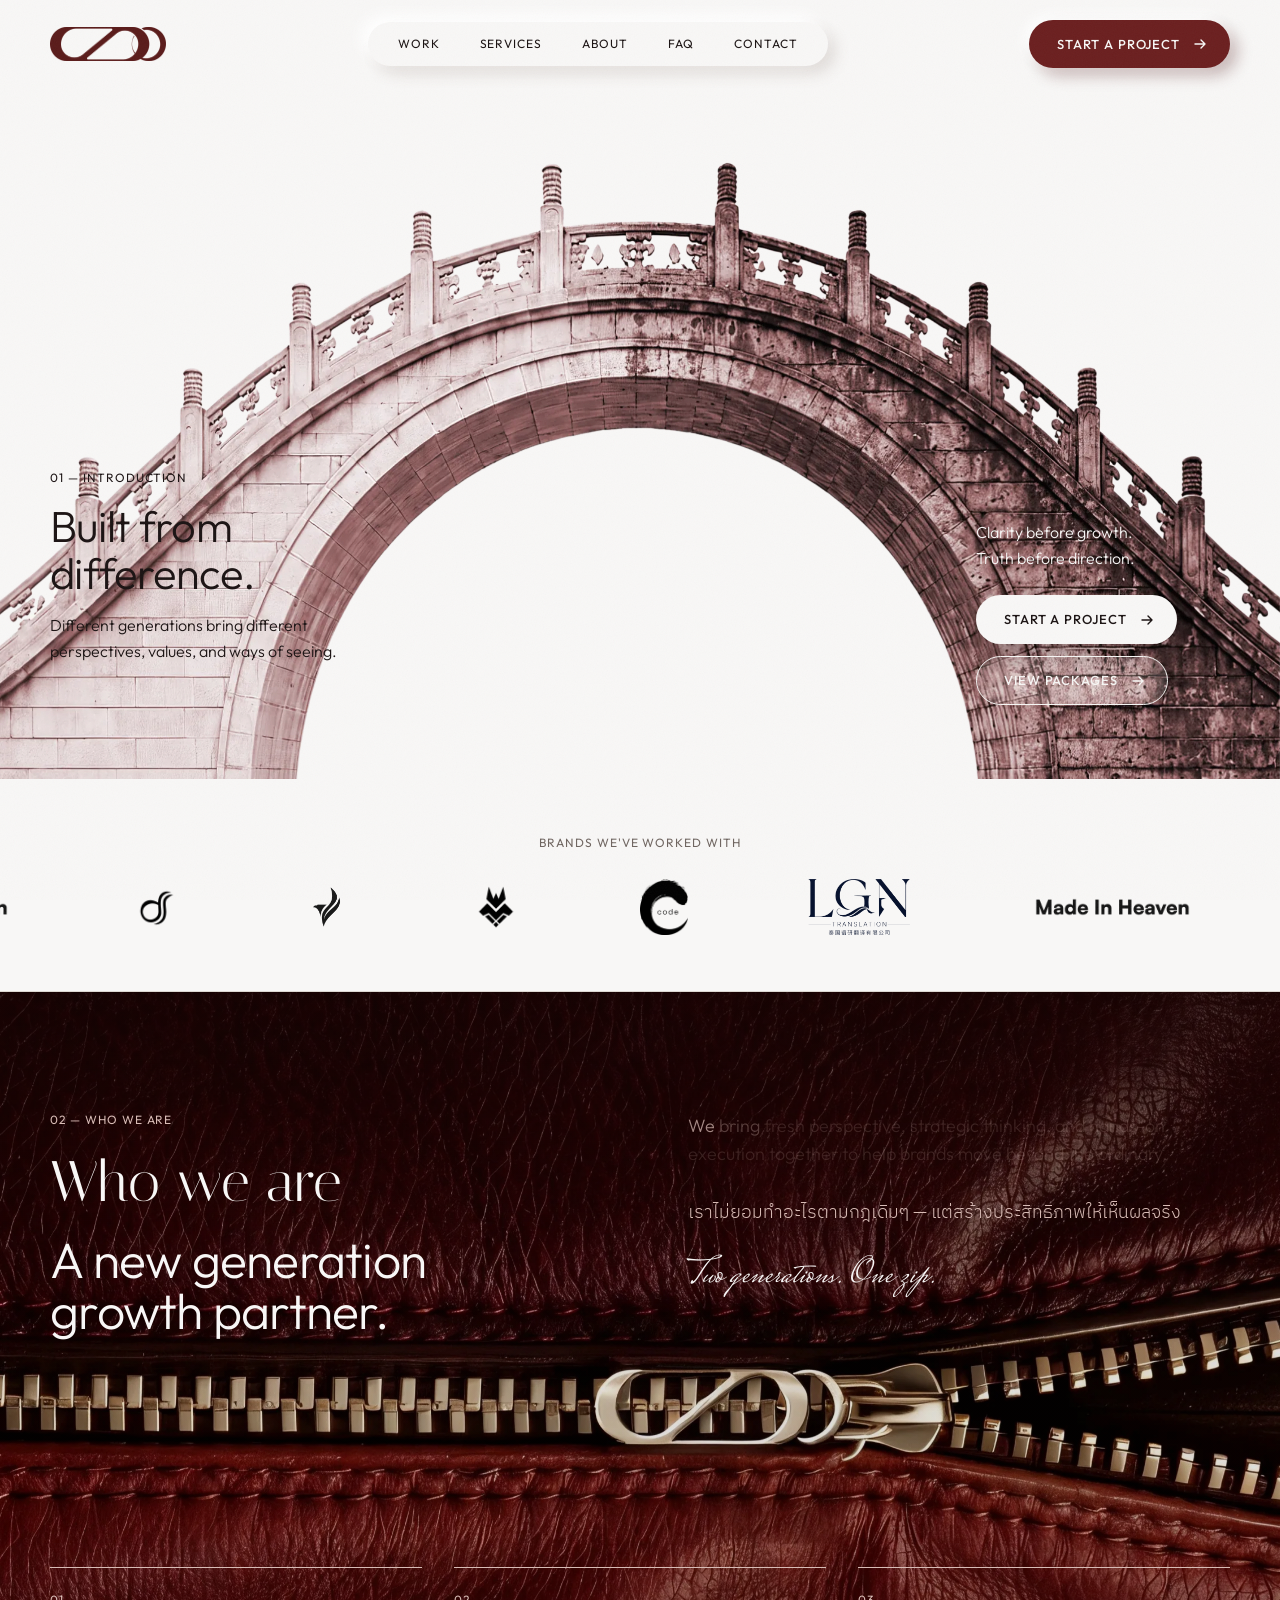
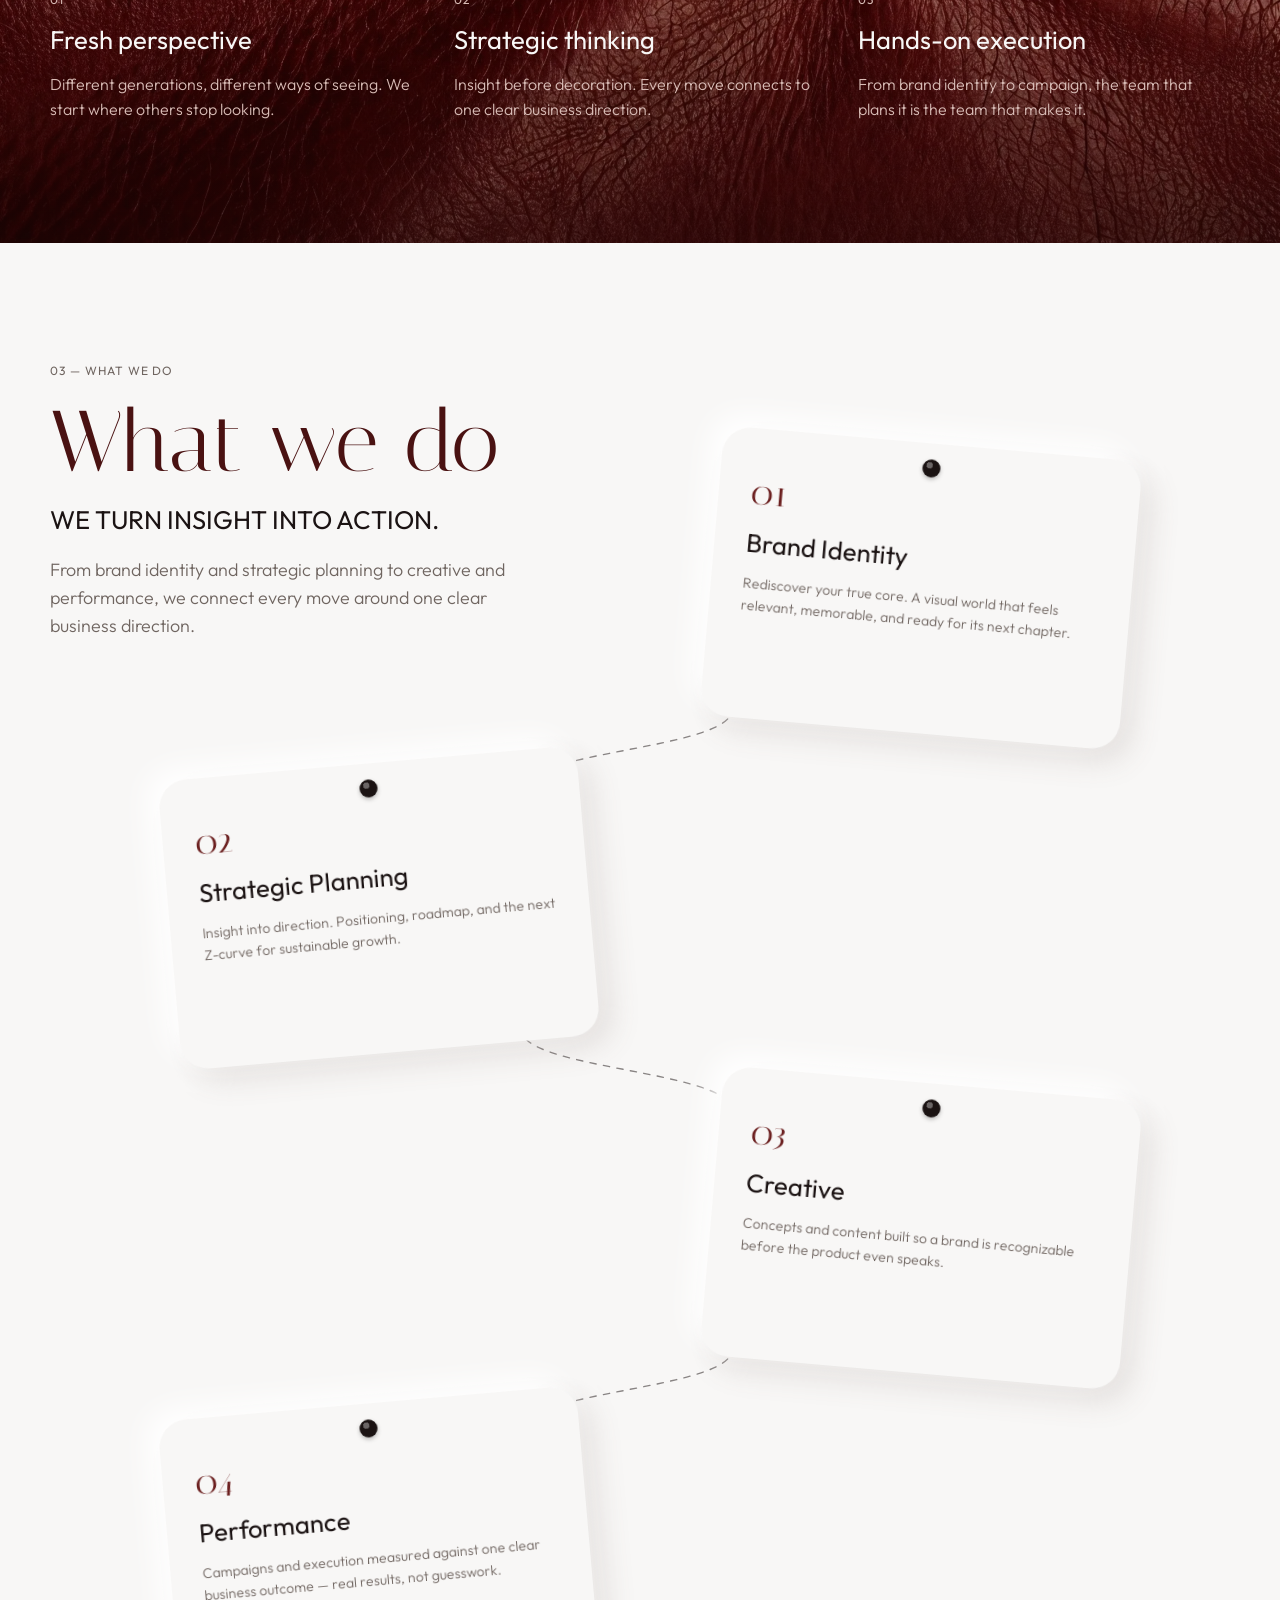
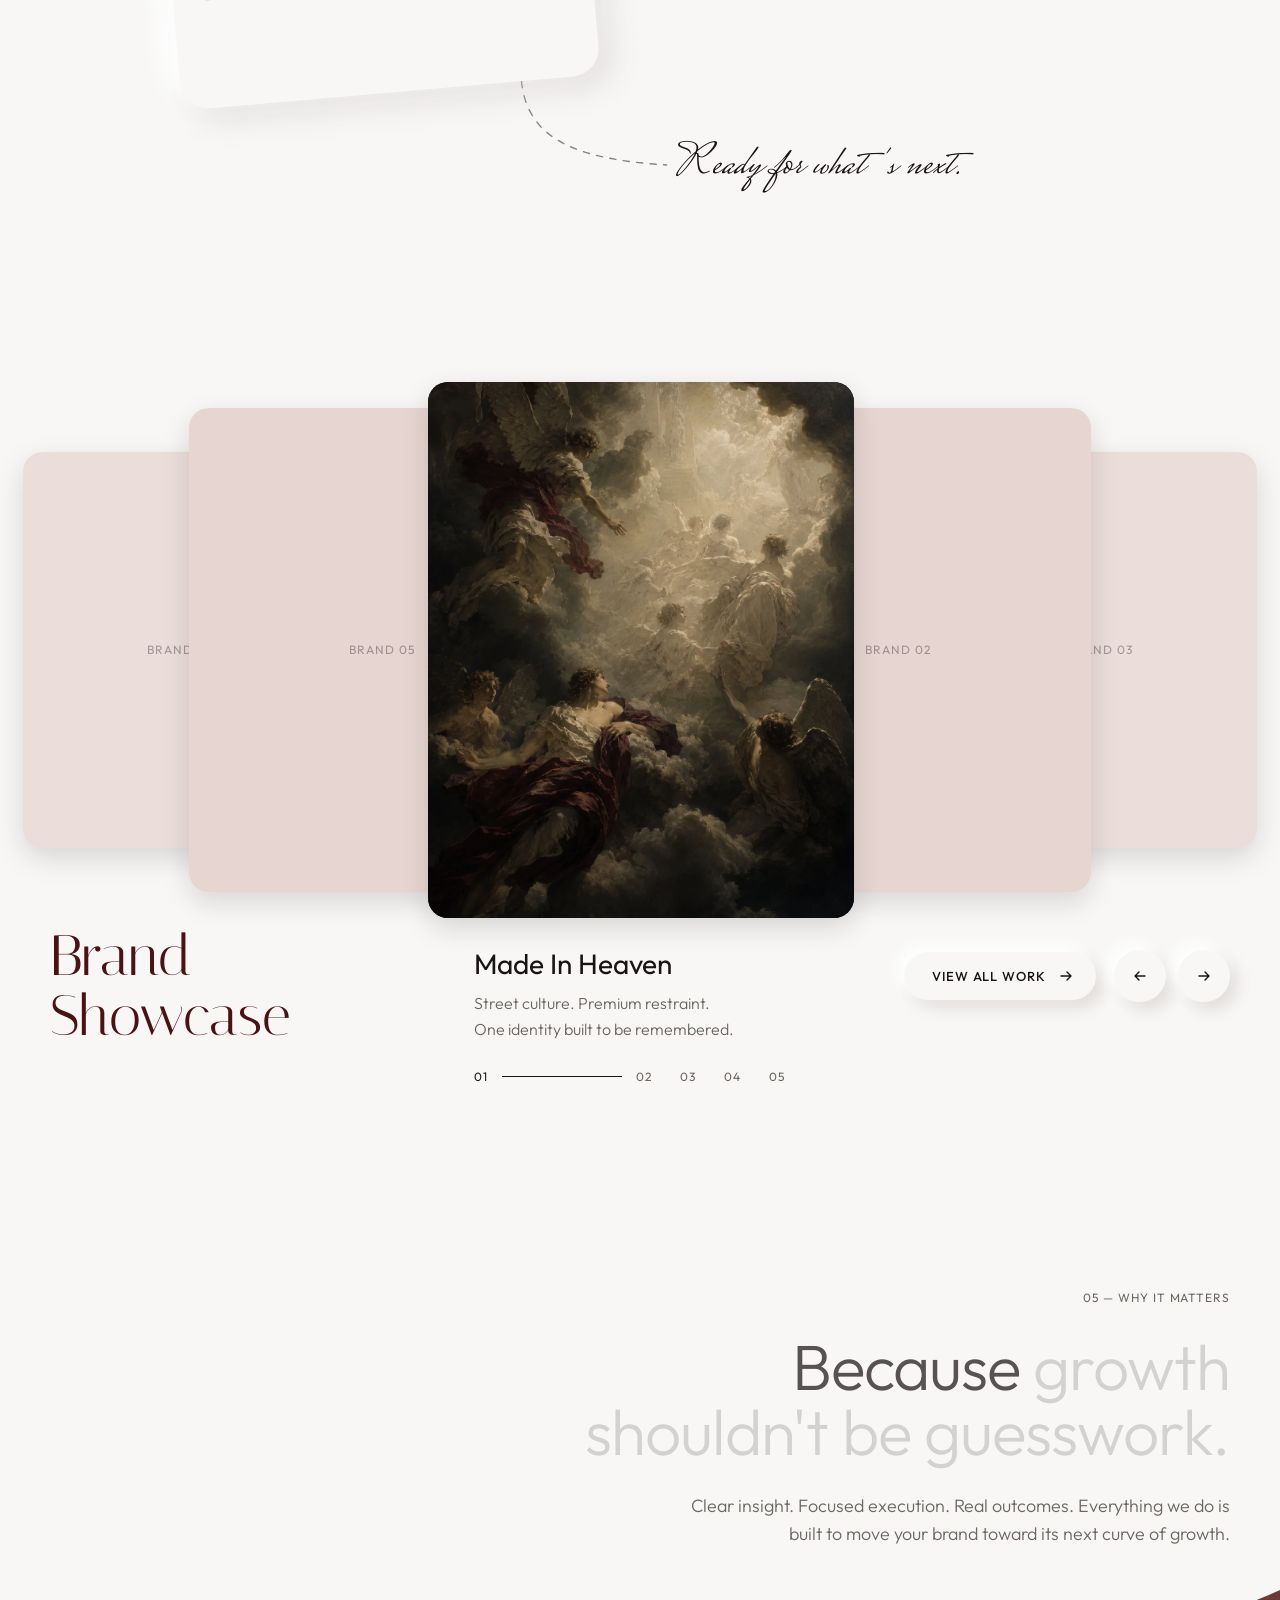
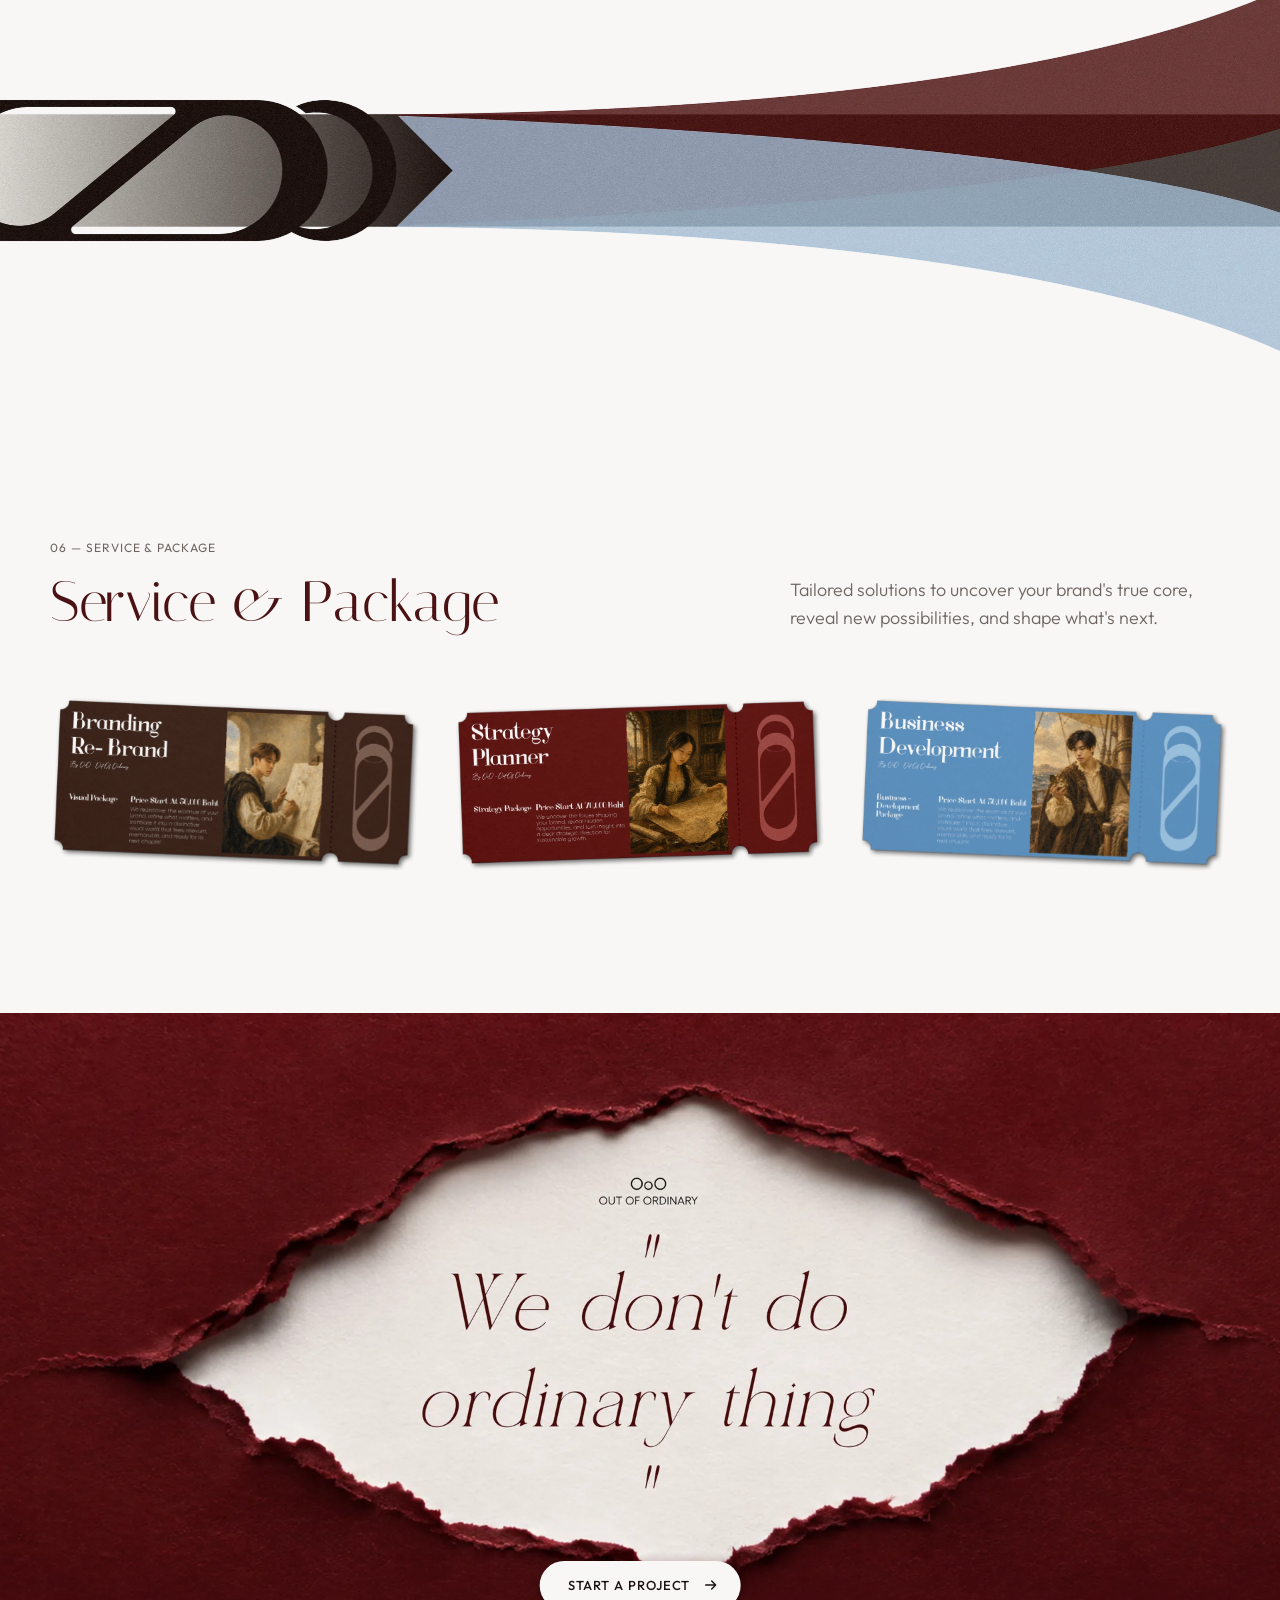
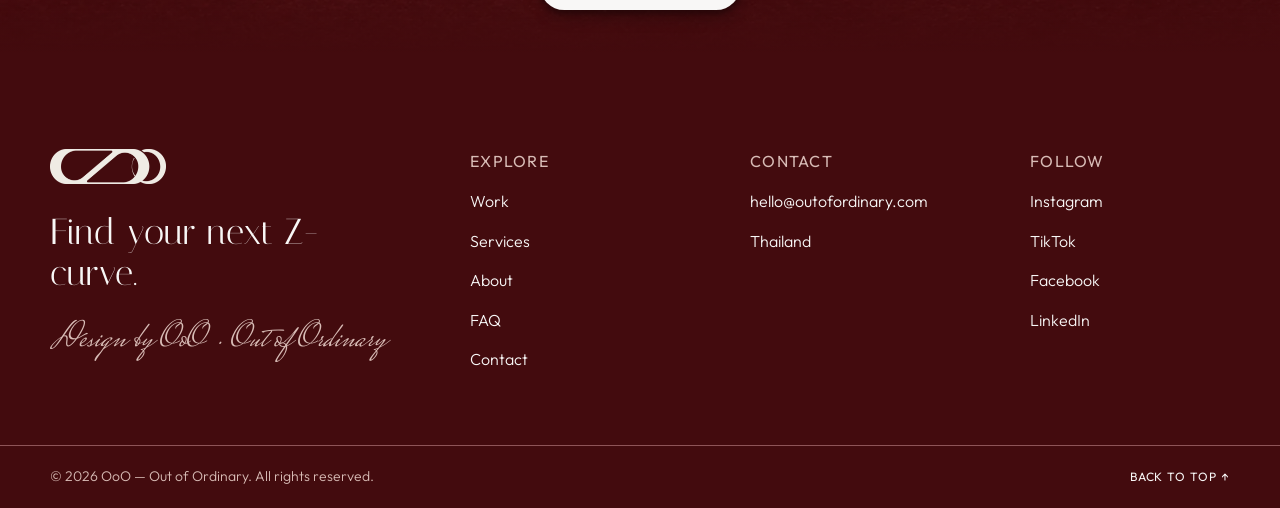
==== commit d389810e: "Motion upgrade: masked headline pull-up, scroll-lit text, stacking step cards, paper grain - .stagge" ====
--- a/index.html
+++ b/index.html
@@ -105,7 +105,7 @@
             <p class="h2-xl paper">A new generation<br>growth partner.</p>
           </div>
           <div class="who__right" data-reveal="up" style="--d:.25s">
-            <p class="body-l rose">We bring fresh perspective, strategic thinking, and hands-on execution together to help brands move beyond the ordinary.</p>
+            <p class="body-l rose scroll-words">We bring fresh perspective, strategic thinking, and hands-on execution together to help brands move beyond the ordinary.</p>
             <p class="thai body-l rose" lang="th">เราไม่ยอมทำอะไรตามกฎเดิมๆ — แต่สร้างประสิทธิภาพให้เห็นผลจริง</p>
             <p class="script paper">Two generations. One zip.</p>
           </div>
@@ -215,7 +215,7 @@
     <section class="section why">
       <div class="container why__text">
         <p class="label label--muted" data-reveal="fade">05 — Why it matters</p>
-        <h2 class="h1 stagger">Because growth<br>shouldn't be guesswork.</h2>
+        <h2 class="h1 scroll-words">Because growth<br>shouldn't be guesswork.</h2>
         <p class="body-l muted why__lede" data-reveal="up" style="--d:.4s">Clear insight. Focused execution. Real outcomes. Everything we do is built to move your brand toward its next curve of growth.</p>
       </div>
       <img class="why__art" data-reveal="right" style="--d:.2s" src="assets/img/home/ribbons.webp" alt="Ribbons sweeping through the OoO logo" width="1440" height="459" loading="lazy">
--- a/assets/css/style.css
+++ b/assets/css/style.css
@@ -35,6 +35,7 @@
 
   --ease-out: cubic-bezier(.22, .61, .36, 1);
   --ease-soft: cubic-bezier(.5, 0, .5, 1);
+  --ease-expo: cubic-bezier(.16, 1, .3, 1);
 }
 
 *, *::before, *::after { box-sizing: border-box; }
@@ -61,7 +62,7 @@
 
 /* ---------- Layout ---------- */
 .container { width: 100%; max-width: var(--max); margin-inline: auto; padding-inline: var(--gutter); }
-.section { position: relative; overflow: hidden; }
+.section { position: relative; overflow: hidden; overflow: clip; }
 
 /* ---------- Type (Figma text styles) ---------- */
 .label { font: 400 12px/1.3 var(--f-sans); letter-spacing: .08em; text-transform: uppercase; }
@@ -163,7 +164,6 @@
 }
 .nav__links a:hover { background: rgba(110, 87, 79, .07); box-shadow: inset 2px 3px 8px rgba(110, 87, 79, .28), inset -2px -2px 6px rgba(255, 255, 255, .9); }
 .nav__links a:active { background: rgba(110, 87, 79, .12); box-shadow: inset 3px 5px 12px rgba(110, 87, 79, .42), inset -2px -2px 6px rgba(255, 255, 255, .7); }
-.nav__links a[aria-current="page"] { box-shadow: inset 2px 3px 8px rgba(110, 87, 79, .22), inset -2px -2px 6px rgba(255, 255, 255, .9); }
 .nav__toggle { display: none; }
 .nav--light .nav__logo .logo-dark { display: none; }
 .nav__logo .logo-light { display: none; }
@@ -171,7 +171,10 @@
 
 .mobile-menu { display: none; }
 
-@media (max-width: 980px) {
+@media (max-width: 1100px) {
+  .nav__cta { display: none; }
+}
+@media (max-width: 760px) {
   .nav { height: 72px; }
   .nav__links, .nav__cta { display: none; }
   .nav__logo img { width: 96px; }
@@ -217,14 +220,14 @@
 .footer__bar .container { display: flex; justify-content: space-between; align-items: center; gap: 16px; padding-block: 20px; }
 .footer__bar p { font-size: 14px; line-height: 1.55; color: var(--rose); }
 .footer__bar a:hover { color: var(--rose); }
-@media (max-width: 980px) {
+@media (max-width: 1200px) {
   .footer__top { flex-wrap: wrap; gap: 40px; padding-top: 72px; padding-bottom: 56px; }
   .footer__brand { flex-basis: 100%; }
   .footer__col { width: auto; min-width: 140px; flex: 1; }
-  .footer__col a, .footer__col p { overflow-wrap: anywhere; }
+}
+@media (max-width: 560px) {
   .footer__brand .serif-sm { font-size: 30px; }
-}
-@media (max-width: 560px) {
+  .footer__col:nth-child(3) { order: -1; flex-basis: 100%; }
   .footer__bar .container { flex-direction: column; align-items: flex-start; }
 }
 
@@ -283,13 +286,41 @@
 .js [data-reveal].is-in { opacity: 1; transform: none; }
 .js [data-reveal="drop"].is-in { transform: rotate(var(--rot, 0deg)); }
 
-/* Hero headline: words rise one by one (TextStagger in Figma) */
-.js .stagger .w { display: inline-block; opacity: 0; transform: translateY(.5em); transition: opacity .7s var(--ease-out), transform .7s var(--ease-out); transition-delay: calc(var(--i) * 60ms + var(--d, 0s)); }
-.js .stagger.is-in .w { opacity: 1; transform: none; }
+/* Headlines: each word rises out of its own masked slot (editorial pull-up) */
+.stagger .wm { display: inline-block; overflow: hidden; vertical-align: top; padding: .08em .06em .18em; margin: -.08em -.06em -.18em; }
+.stagger .w { display: inline-block; }
+.js .stagger .w { transform: translateY(112%); transition: transform 1.15s var(--ease-expo); transition-delay: calc(var(--i) * 70ms + var(--d, 0s)); }
+.js .stagger.is-in .w { transform: none; }
+
+/* Scroll-lit text: words start dim and light up with scroll (driven by main.js) */
+.scroll-words .w { transition: opacity .25s linear; }
+.js .scroll-words .w { opacity: .16; }
+
+/* Stacking step cards — desktop only; mobile keeps the page's own layout */
+@media (min-width: 981px) {
+  .section .container.stack { display: grid; grid-template-columns: minmax(0, 5fr) minmax(0, 7fr); gap: 64px; align-items: start; }
+  .stack .stack__head { position: sticky; top: 140px; margin-bottom: 0; }
+  .stack .stack__list { display: flex; flex-direction: column; gap: 0; }
+  .stack .stack__list > li {
+    position: sticky; top: calc(130px + var(--si, 0) * 22px);
+    flex: none; min-height: 240px; margin-bottom: 22vh; padding: 40px 44px;
+    border: 0; border-radius: 28px; background: var(--surface); box-shadow: var(--neu-raised);
+    transform-origin: 50% 0;
+  }
+  .stack .stack__list > li:last-child { margin-bottom: 0; }
+  .stack .stack__list > li .h3 { font-size: clamp(28px, 2.5vw, 36px); }
+}
+
+/* Paper grain over the whole page — barely there, kills the flat digital look */
+body::after {
+  content: ""; position: fixed; inset: 0; z-index: 90; pointer-events: none; opacity: .45;
+  background-size: 200px 200px;
+  background-image: url("data:image/svg+xml,%3Csvg xmlns='http://www.w3.org/2000/svg' width='200' height='200'%3E%3Cfilter id='n'%3E%3CfeTurbulence type='fractalNoise' baseFrequency='0.9' numOctaves='4' stitchTiles='stitch'/%3E%3C/filter%3E%3Crect width='100%25' height='100%25' filter='url(%23n)' opacity='0.08'/%3E%3C/svg%3E");
+}
 
 @media (prefers-reduced-motion: reduce) {
   html { scroll-behavior: auto; }
-  .js [data-reveal], .js .stagger .w { opacity: 1 !important; transform: none !important; transition: none !important; }
+  .js [data-reveal], .js .stagger .w, .js .scroll-words .w { opacity: 1 !important; transform: none !important; transition: none !important; }
   .marquee__track { animation: none; }
 }
 
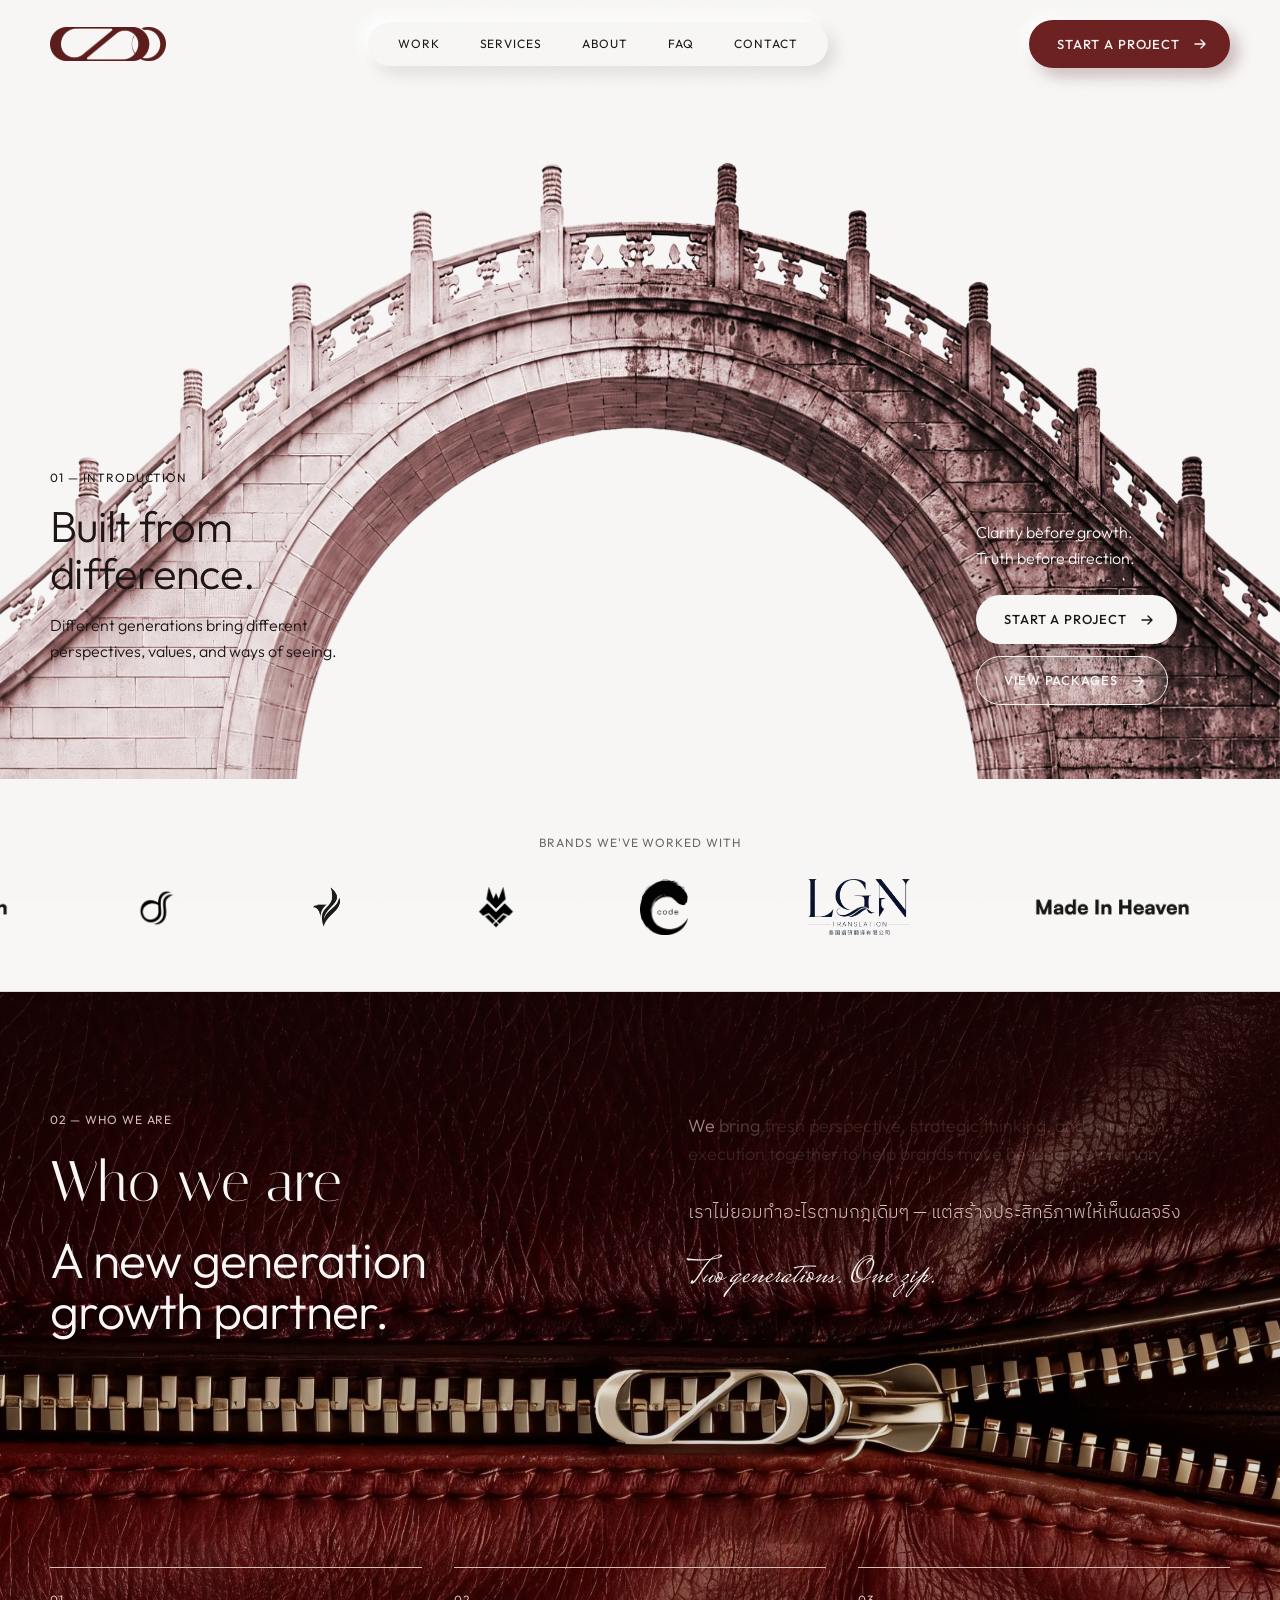
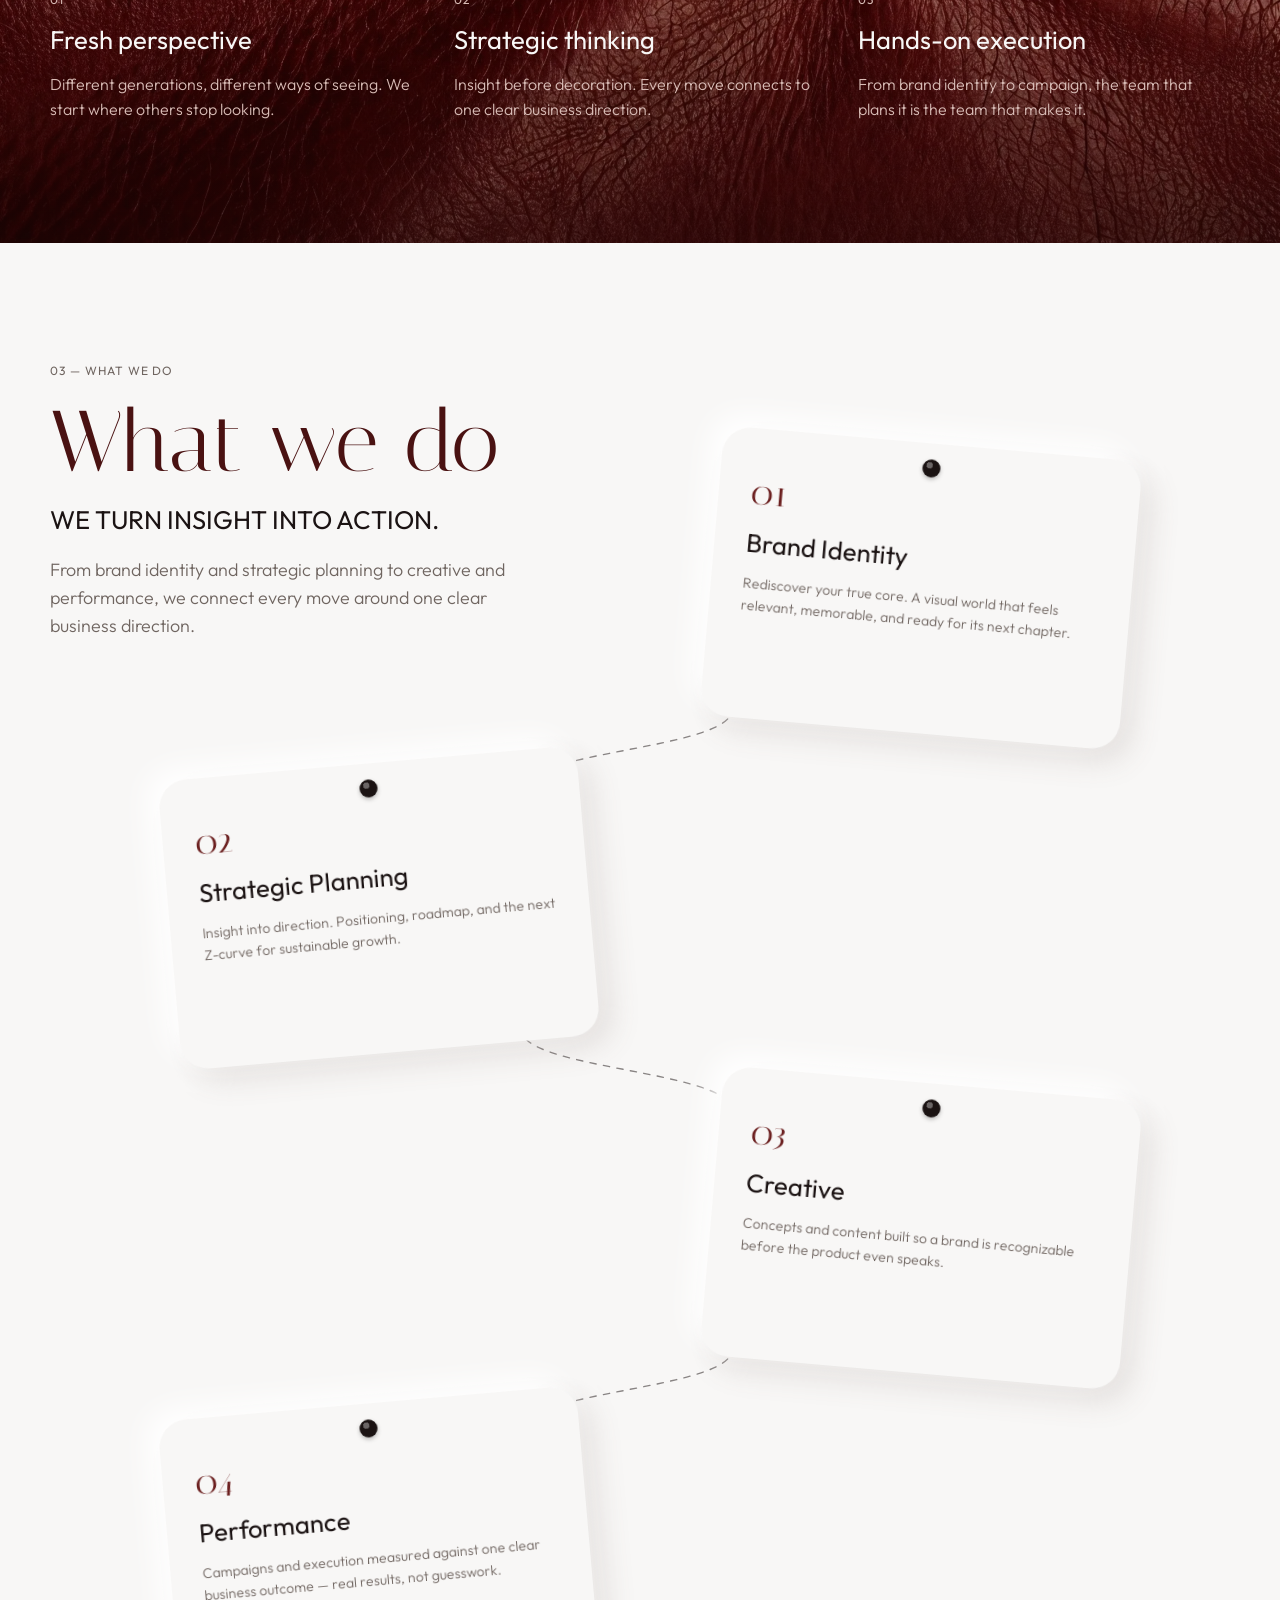
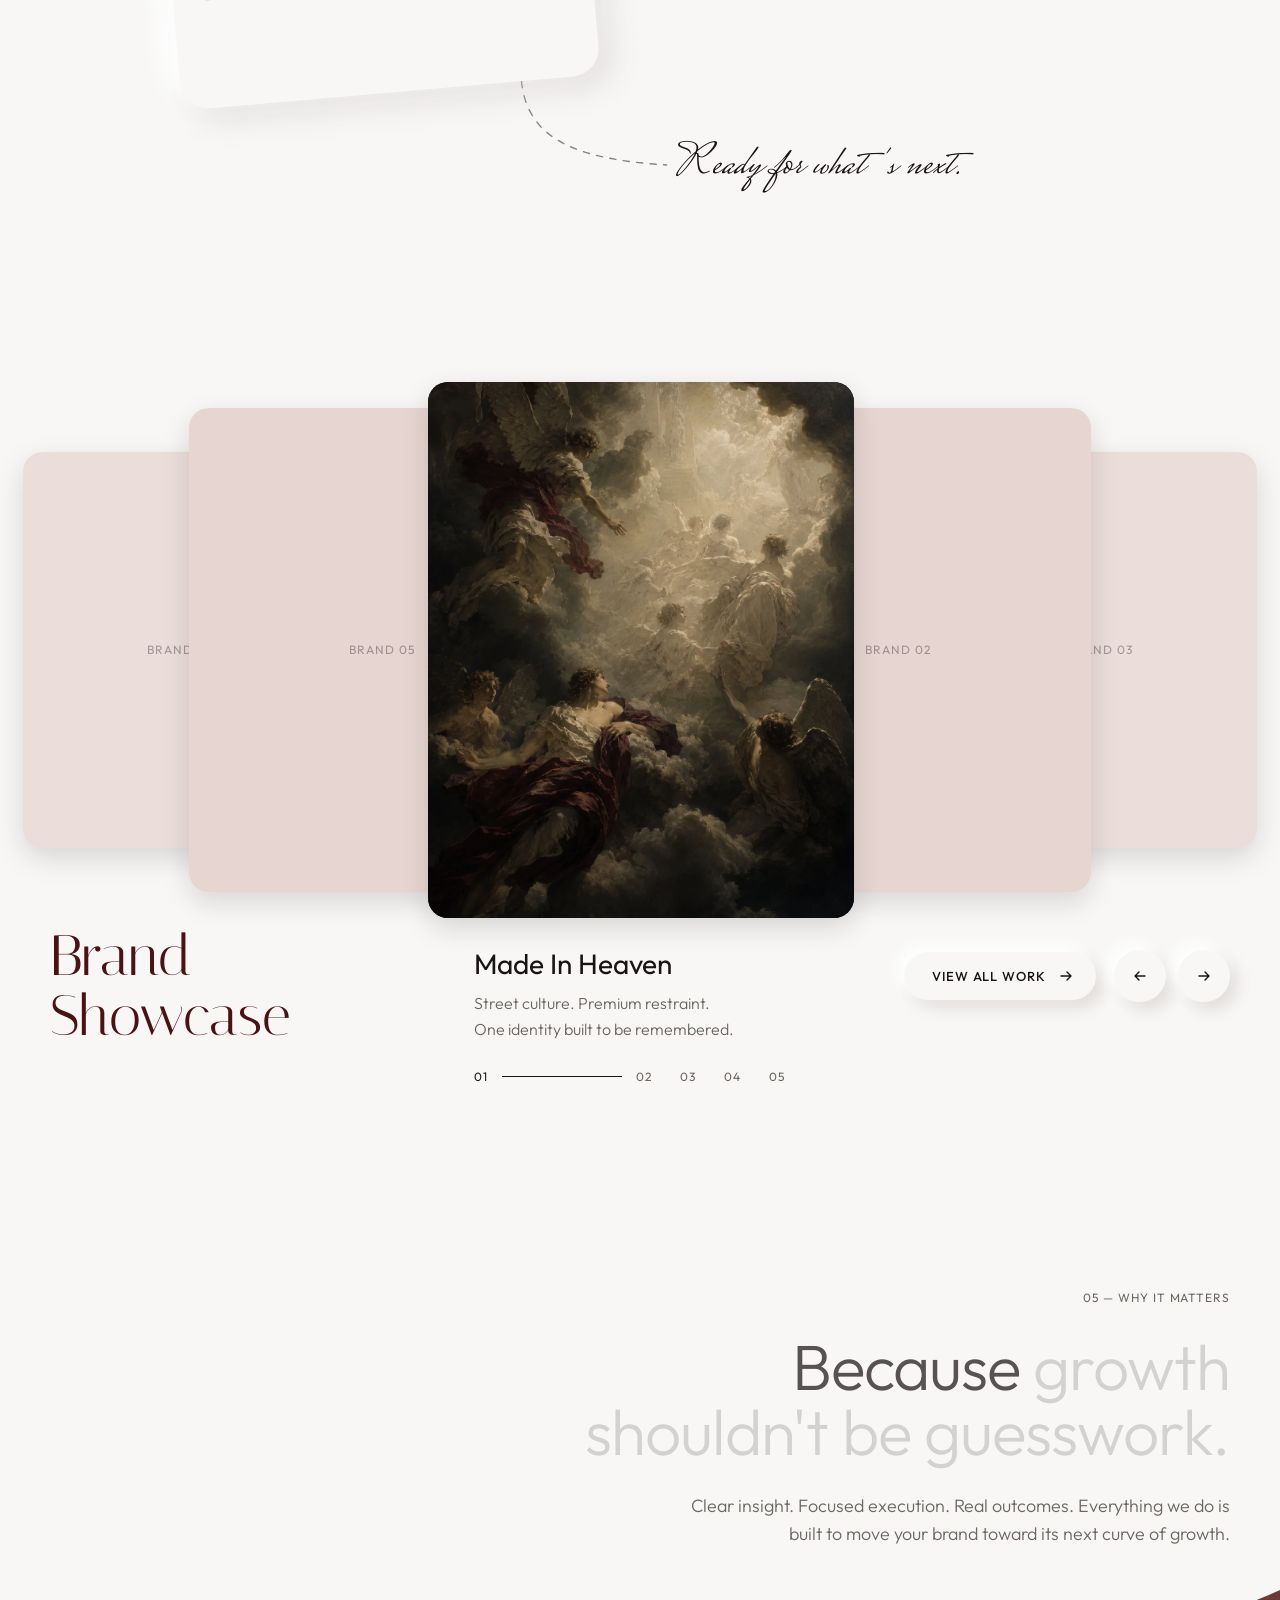
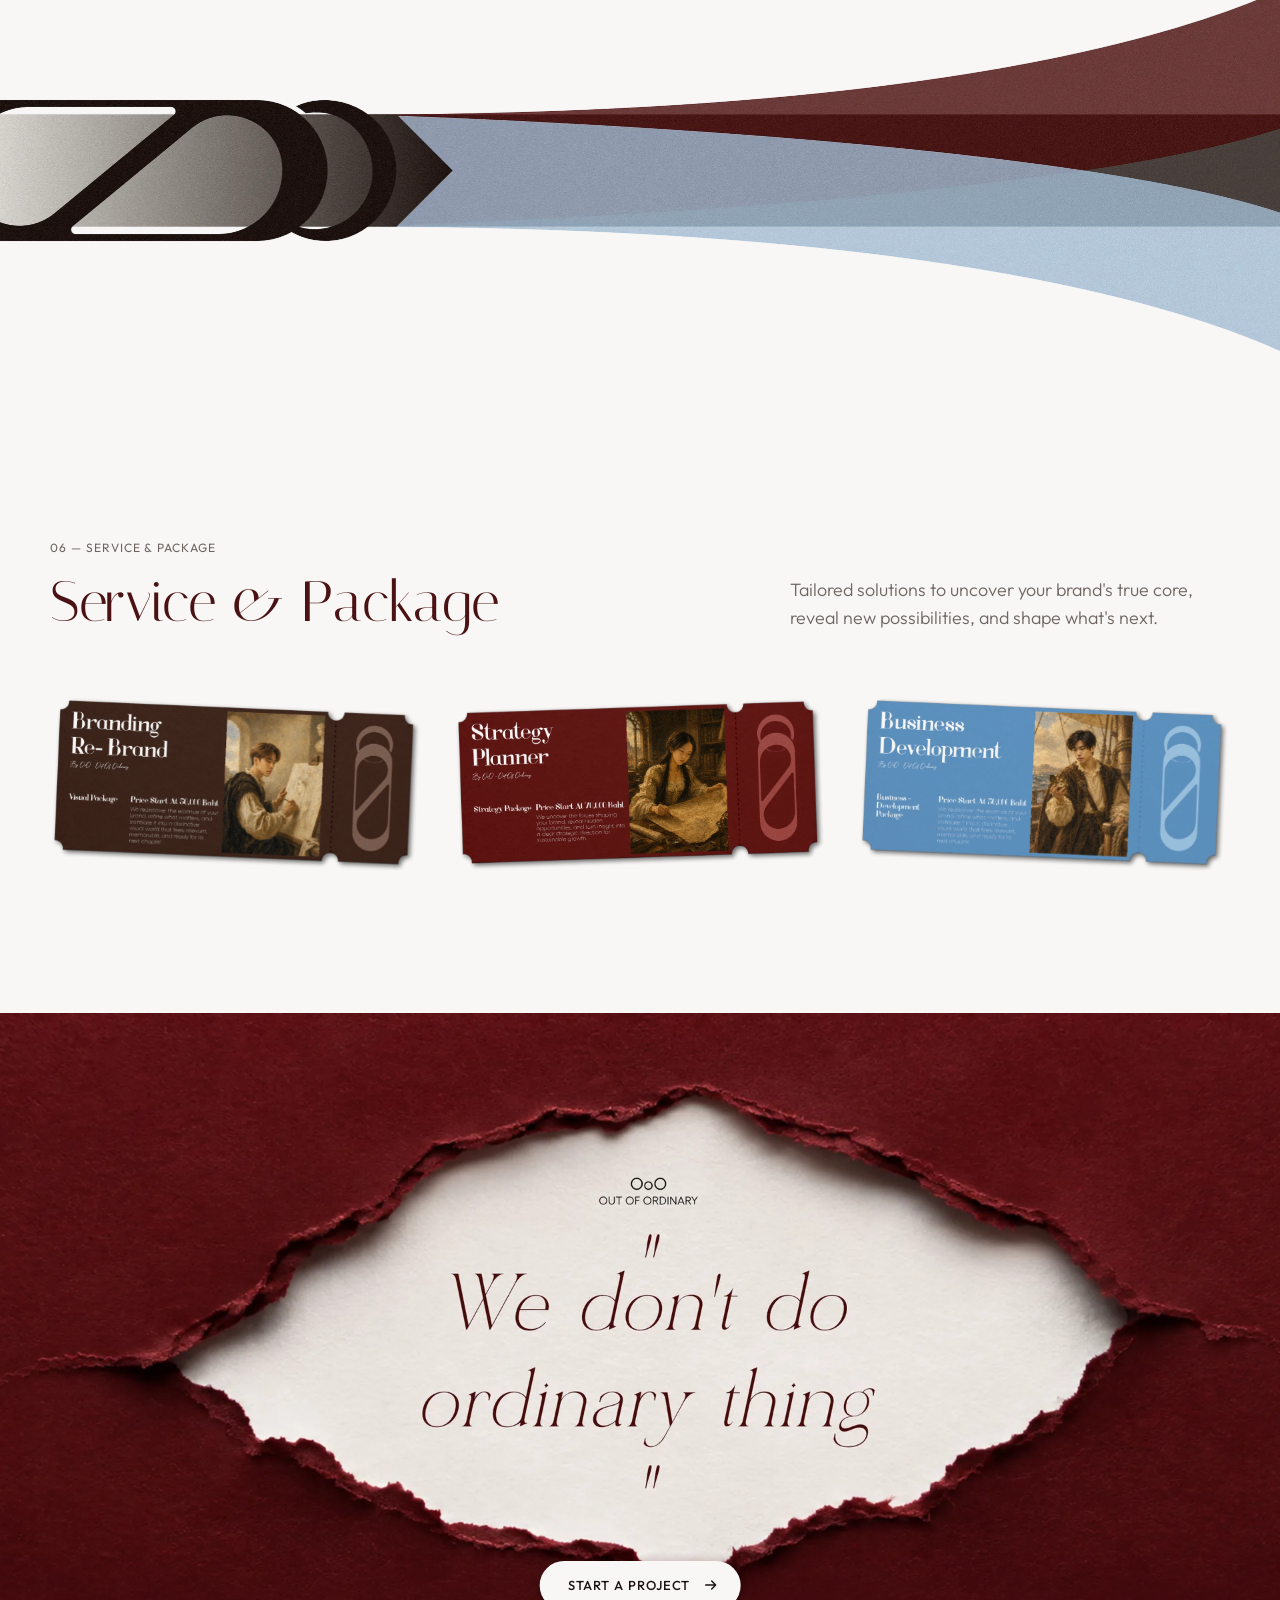
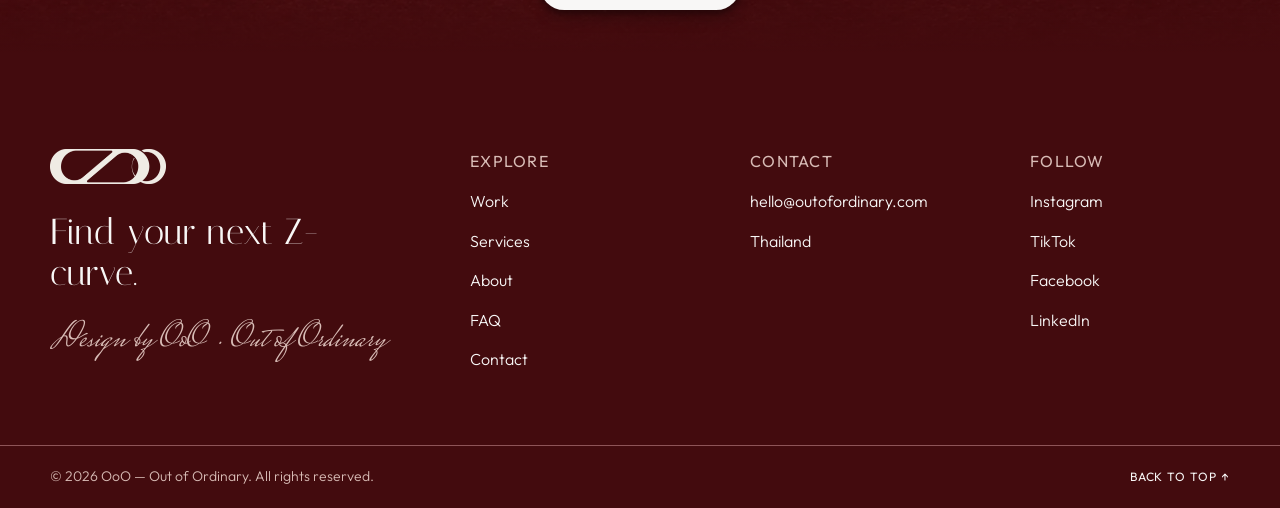
==== commit 72e3e98b: "Sticky nav: thin liquid-glass bar; logo and tint adapt over dark sections Co-Authored-By: Claude Opu" ====
--- a/index.html
+++ b/index.html
@@ -19,10 +19,19 @@
     <div class="container nav__inner">
       <a class="nav__logo" href="index.html" aria-label="OoO — Out of Ordinary, home">
         <img class="logo-dark" src="assets/img/logo-mark.png" alt="OoO" width="116" height="34">
+        <img class="logo-light" src="assets/img/logo-mark-light.png" alt="" width="116" height="34">
       </a>
       <nav class="nav__links" aria-label="Main">
         <a href="work.html">Work</a>
-        <a href="services.html">Services</a>
+        <div class="nav__item">
+          <a href="services.html">Services</a>
+          <div class="nav__menu" aria-label="Packages">
+            <p class="label label--muted">Packages</p>
+            <a href="package-branding.html">Branding / Re-Brand</a>
+            <a href="package-strategy.html">Strategy Planner</a>
+            <a href="package-business-development.html">Business Development</a>
+          </div>
+        </div>
         <a href="about.html">About</a>
         <a href="faq.html">FAQ</a>
         <a href="contact.html">Contact</a>
@@ -36,6 +45,11 @@
   <div class="mobile-menu" id="mobile-menu">
     <a class="mobile-menu__link" href="work.html">Work</a>
     <a class="mobile-menu__link" href="services.html">Services</a>
+    <div class="mobile-menu__sub">
+      <a href="package-branding.html">Branding / Re-Brand</a>
+      <a href="package-strategy.html">Strategy Planner</a>
+      <a href="package-business-development.html">Business Development</a>
+    </div>
     <a class="mobile-menu__link" href="about.html">About</a>
     <a class="mobile-menu__link" href="faq.html">FAQ</a>
     <a class="mobile-menu__link" href="contact.html">Contact</a>
--- a/assets/css/style.css
+++ b/assets/css/style.css
@@ -147,9 +147,27 @@
 
 /* ---------- Nav ---------- */
 .nav {
-  position: absolute; inset: 0 0 auto 0; z-index: 50;
-  height: 88px;
-}
+  position: fixed; inset: 0 0 auto 0; z-index: 50;
+  height: calc(88px + env(safe-area-inset-top, 0px)); padding-top: env(safe-area-inset-top, 0px);
+  transition: height .35s var(--ease-out), background-color .35s var(--ease-out), box-shadow .35s var(--ease-out);
+}
+/* Sticky nav: once the page scrolls, it gets a frosted paper bar so it reads over any section */
+.nav.is-scrolled {
+  height: calc(72px + env(safe-area-inset-top, 0px));
+  /* thin liquid glass: mostly blur, a breath of paper tint, light caught on the rims */
+  background: linear-gradient(180deg, rgba(248, 247, 246, .52), rgba(248, 247, 246, .36));
+  -webkit-backdrop-filter: blur(18px) saturate(1.6); backdrop-filter: blur(18px) saturate(1.6);
+  box-shadow: inset 0 1px 0 rgba(255, 255, 255, .55), inset 0 -1px 0 rgba(255, 255, 255, .35), 0 8px 24px rgba(27, 19, 19, .06);
+}
+.nav.is-scrolled .nav__links { box-shadow: -5px -5px 12px #fff, 5px 5px 12px rgba(110, 87, 79, .14); }
+.nav--light.is-scrolled .nav__logo .logo-dark { display: block; }
+.nav--light.is-scrolled .nav__logo .logo-light { display: none; }
+/* over a dark section the glass takes a smoky tint and the logo turns light */
+.nav.is-scrolled.is-on-dark { background: linear-gradient(180deg, rgba(27, 12, 12, .34), rgba(27, 12, 12, .22)); box-shadow: inset 0 1px 0 rgba(255, 255, 255, .14), inset 0 -1px 0 rgba(255, 255, 255, .1), 0 8px 24px rgba(0, 0, 0, .12); }
+.nav.is-scrolled.is-on-dark .nav__logo .logo-dark { display: none; }
+.nav.is-scrolled.is-on-dark .nav__logo .logo-light { display: block; }
+.nav.is-scrolled.is-on-dark .nav__links { box-shadow: 0 8px 24px rgba(0, 0, 0, .25); }
+html { scroll-padding-top: 96px; }
 .nav__inner { height: 100%; display: flex; align-items: center; justify-content: space-between; gap: 24px; }
 .nav__logo img { width: 116px; height: auto; }
 .nav__links {
@@ -175,7 +193,7 @@
   .nav__cta { display: none; }
 }
 @media (max-width: 760px) {
-  .nav { height: 72px; }
+  .nav { height: calc(72px + env(safe-area-inset-top, 0px)); }
   .nav__links, .nav__cta { display: none; }
   .nav__logo img { width: 96px; }
   .nav__toggle {
@@ -334,3 +352,24 @@
   transition: opacity .35s var(--ease-out), transform .35s var(--ease-out);
 }
 .toast.is-show { opacity: 1; transform: translate(-50%, 0); }
+
+/* ---------- Nav: Services → Packages dropdown ---------- */
+.nav__item { position: relative; display: flex; }
+.nav__menu {
+  position: absolute; left: 50%; top: calc(100% + 14px); z-index: 60;
+  min-width: 240px; padding: 18px 10px 10px; border-radius: 22px;
+  display: flex; flex-direction: column; gap: 2px;
+  background: var(--surface); box-shadow: var(--neu-raised-sm), 0 18px 40px rgba(27, 19, 19, .08);
+  opacity: 0; visibility: hidden; translate: -50% -6px;
+  transition: opacity .25s var(--ease-out), translate .25s var(--ease-out), visibility .25s;
+}
+.nav__menu::before { content: ""; position: absolute; left: 0; right: 0; top: -16px; height: 16px; } /* hover bridge */
+.nav__menu .label { padding: 0 14px 8px; }
+.nav__links .nav__menu a { padding: 10px 14px; border-radius: 14px; font: 300 15px/1.4 var(--f-sans); letter-spacing: 0; text-transform: none; white-space: nowrap; }
+.nav__item:hover .nav__menu, .nav__item:focus-within .nav__menu { opacity: 1; visibility: visible; translate: -50% 0; }
+.mobile-menu__sub { display: flex; flex-direction: column; gap: 6px; padding: 2px 0 10px 4px; }
+.mobile-menu__sub a { font-size: 17px; color: var(--muted); }
+body.menu-open .nav.is-on-dark .nav__logo .logo-dark { display: block; }
+body.menu-open .nav.is-on-dark .nav__logo .logo-light { display: none; }
+body.menu-open .nav.is-scrolled { background: transparent; box-shadow: none; -webkit-backdrop-filter: none; backdrop-filter: none; }
+.nav.is-scrolled.is-on-dark .nav__cta:not(:hover) { box-shadow: 0 8px 20px rgba(0, 0, 0, .3); }
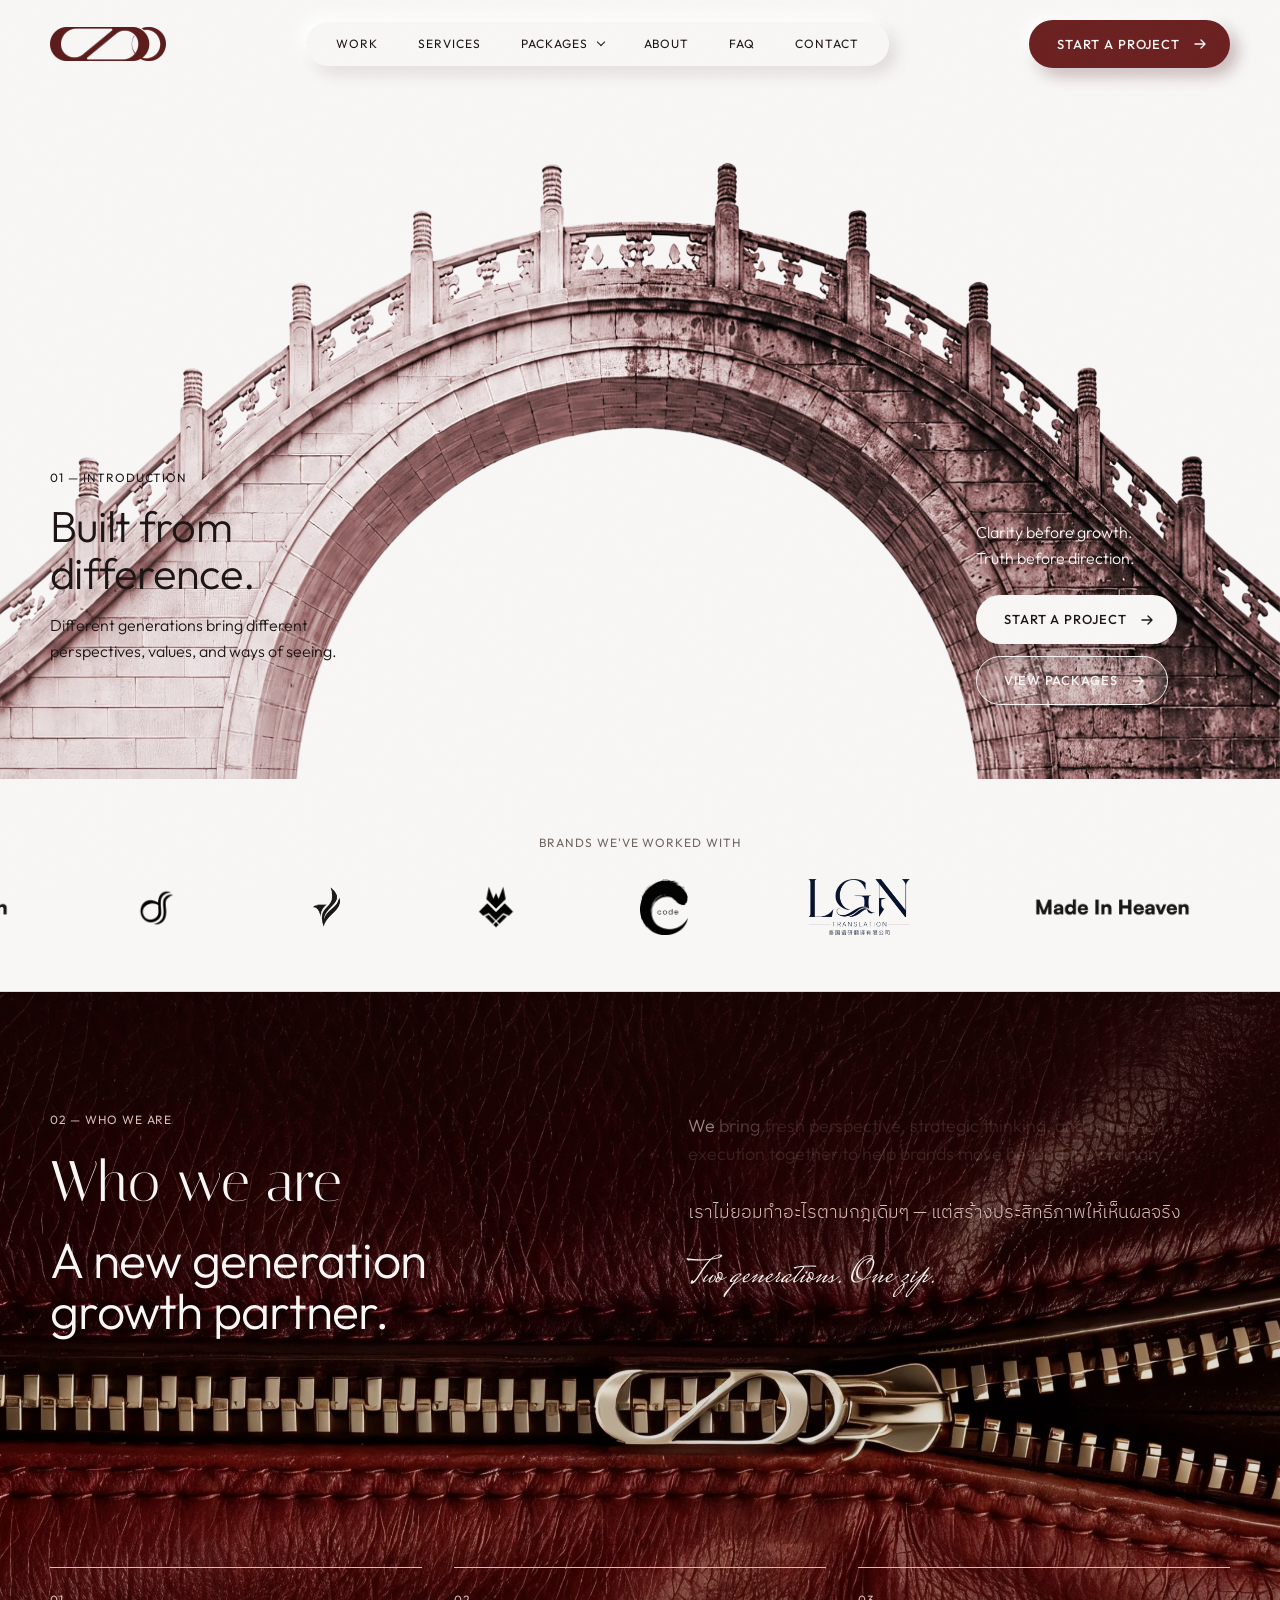
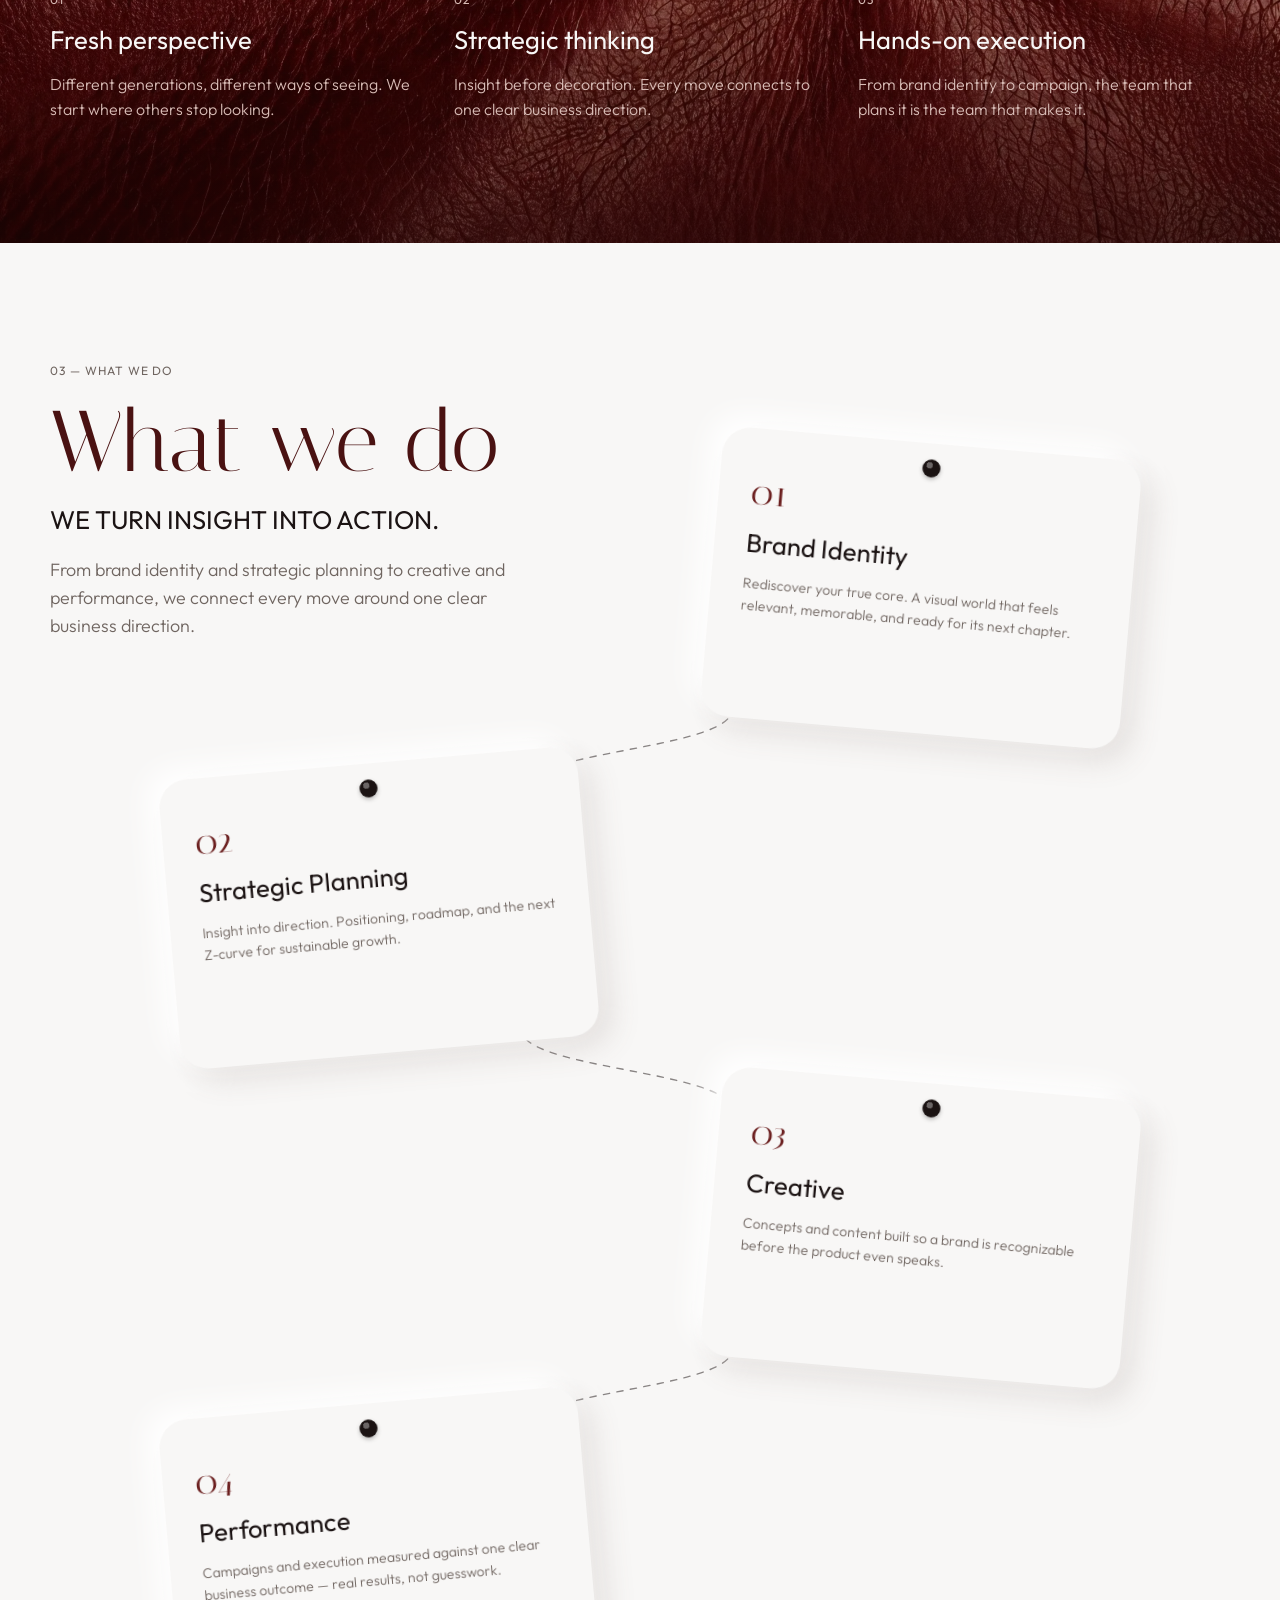
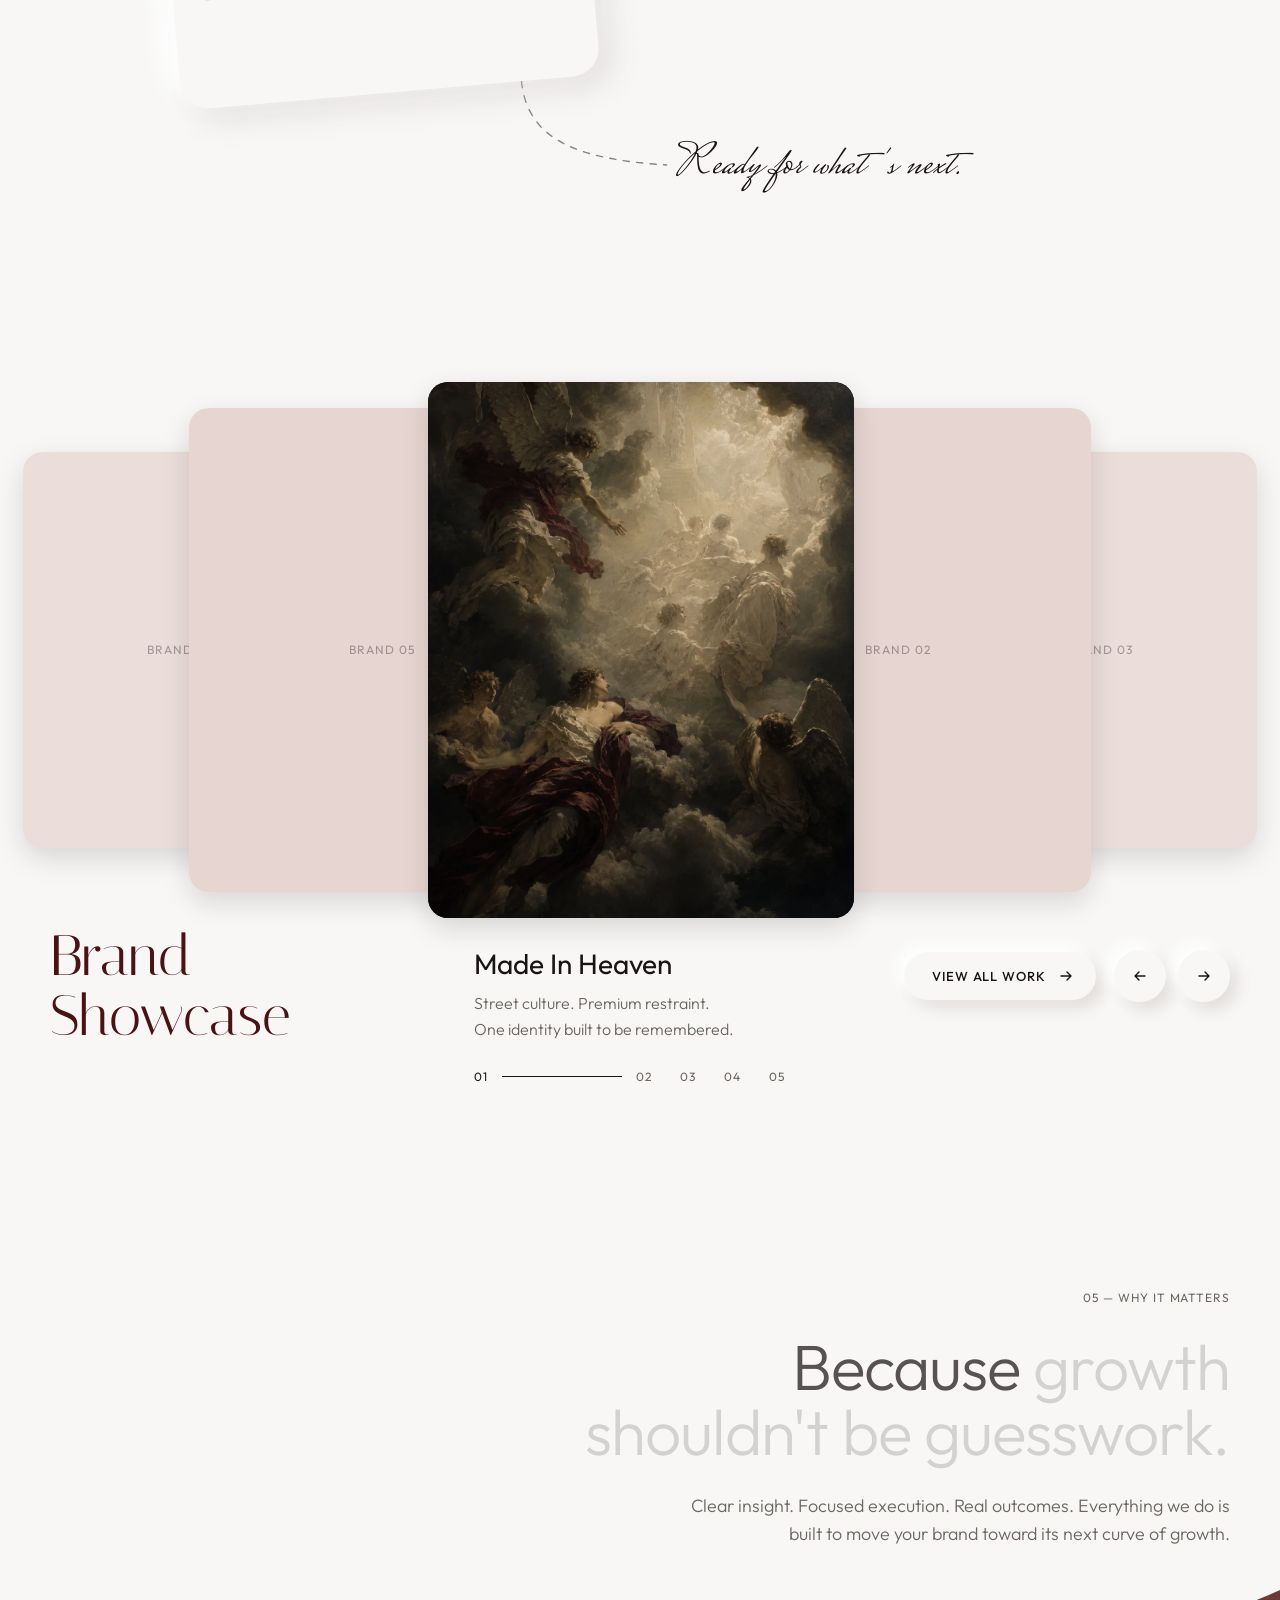
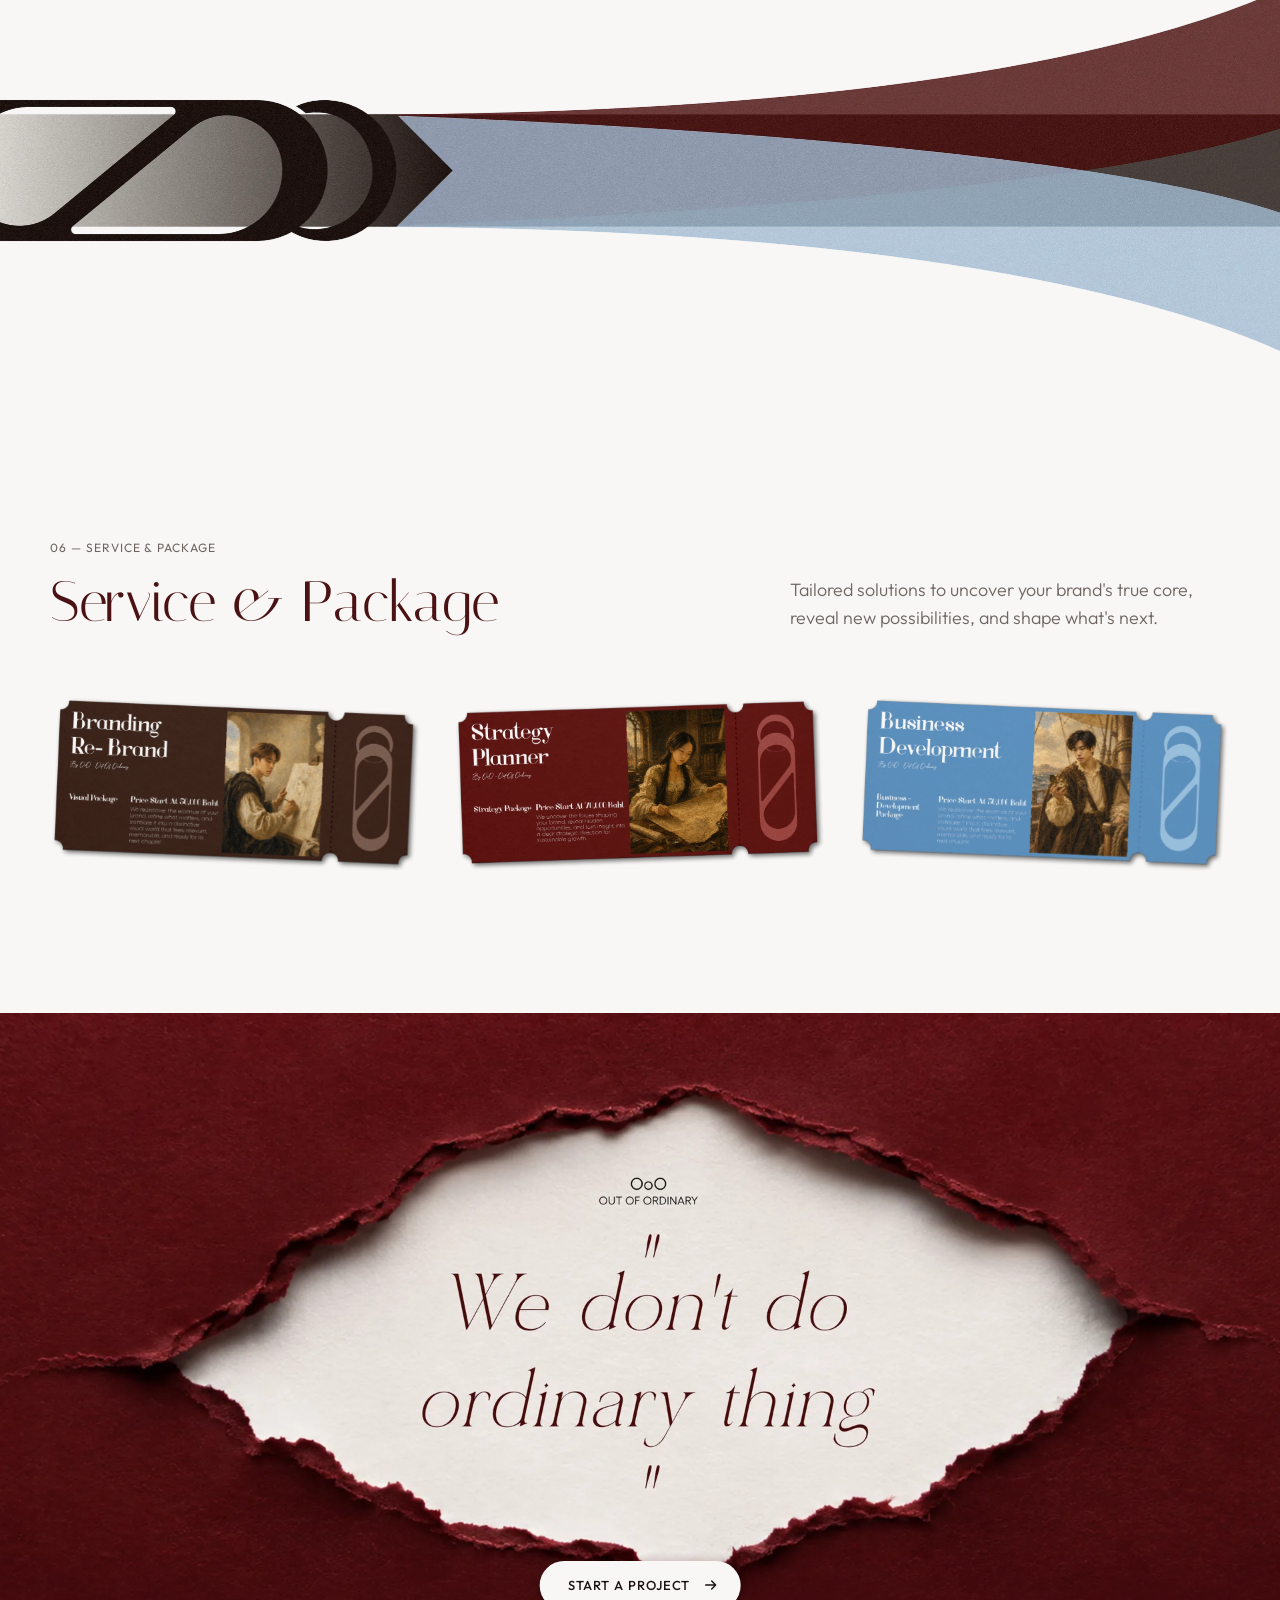
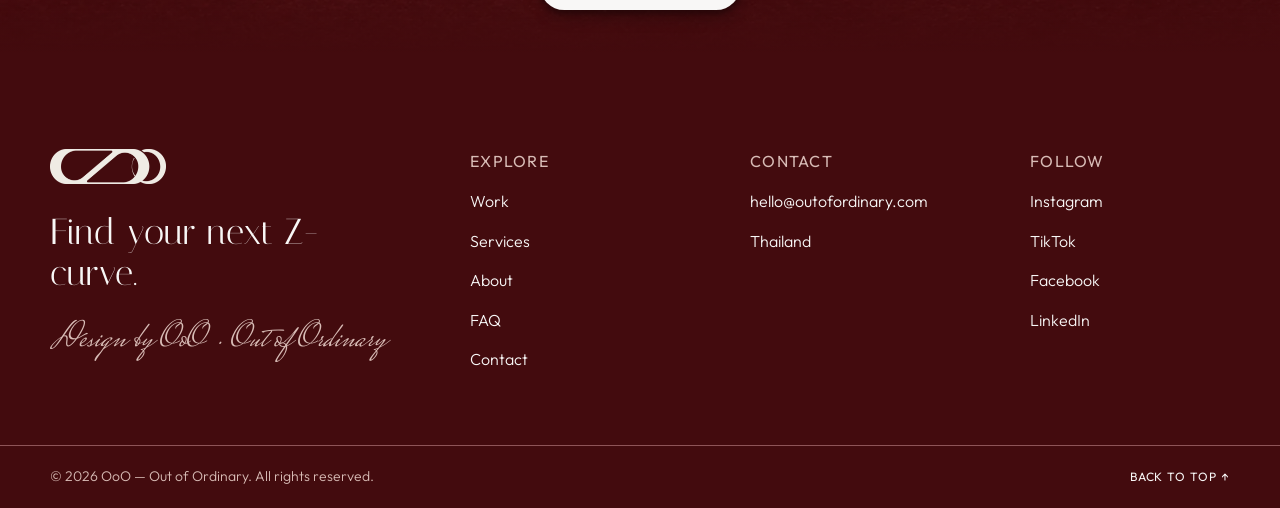
==== commit 0509fc7a: "Nav: separate Packages item with its own dropdown next to Services Co-Authored-By: Claude Opus 5.5 <" ====
--- a/index.html
+++ b/index.html
@@ -23,10 +23,10 @@
       </a>
       <nav class="nav__links" aria-label="Main">
         <a href="work.html">Work</a>
+        <a href="services.html">Services</a>
         <div class="nav__item">
-          <a href="services.html">Services</a>
+          <a href="services.html#packages">Packages <span class="nav__caret" aria-hidden="true"></span></a>
           <div class="nav__menu" aria-label="Packages">
-            <p class="label label--muted">Packages</p>
             <a href="package-branding.html">Branding / Re-Brand</a>
             <a href="package-strategy.html">Strategy Planner</a>
             <a href="package-business-development.html">Business Development</a>
@@ -45,6 +45,7 @@
   <div class="mobile-menu" id="mobile-menu">
     <a class="mobile-menu__link" href="work.html">Work</a>
     <a class="mobile-menu__link" href="services.html">Services</a>
+    <a class="mobile-menu__link" href="services.html#packages">Packages</a>
     <div class="mobile-menu__sub">
       <a href="package-branding.html">Branding / Re-Brand</a>
       <a href="package-strategy.html">Strategy Planner</a>
--- a/assets/css/style.css
+++ b/assets/css/style.css
@@ -192,7 +192,7 @@
 @media (max-width: 1100px) {
   .nav__cta { display: none; }
 }
-@media (max-width: 760px) {
+@media (max-width: 840px) {
   .nav { height: calc(72px + env(safe-area-inset-top, 0px)); }
   .nav__links, .nav__cta { display: none; }
   .nav__logo img { width: 96px; }
@@ -357,14 +357,15 @@
 .nav__item { position: relative; display: flex; }
 .nav__menu {
   position: absolute; left: 50%; top: calc(100% + 14px); z-index: 60;
-  min-width: 240px; padding: 18px 10px 10px; border-radius: 22px;
+  min-width: 240px; padding: 10px; border-radius: 22px;
   display: flex; flex-direction: column; gap: 2px;
-  background: var(--surface); box-shadow: var(--neu-raised-sm), 0 18px 40px rgba(27, 19, 19, .08);
+  background: var(--surface); box-shadow: 0 2px 6px rgba(27, 19, 19, .06), 0 18px 40px rgba(27, 19, 19, .16);
   opacity: 0; visibility: hidden; translate: -50% -6px;
   transition: opacity .25s var(--ease-out), translate .25s var(--ease-out), visibility .25s;
 }
 .nav__menu::before { content: ""; position: absolute; left: 0; right: 0; top: -16px; height: 16px; } /* hover bridge */
-.nav__menu .label { padding: 0 14px 8px; }
+.nav__caret { display: inline-block; width: 6px; height: 6px; margin-left: 6px; border-right: 1.2px solid currentColor; border-bottom: 1.2px solid currentColor; rotate: 45deg; translate: 0 -3px; transition: rotate .25s var(--ease-out), translate .25s var(--ease-out); }
+.nav__item:hover .nav__caret, .nav__item:focus-within .nav__caret { rotate: 225deg; translate: 0 1px; }
 .nav__links .nav__menu a { padding: 10px 14px; border-radius: 14px; font: 300 15px/1.4 var(--f-sans); letter-spacing: 0; text-transform: none; white-space: nowrap; }
 .nav__item:hover .nav__menu, .nav__item:focus-within .nav__menu { opacity: 1; visibility: visible; translate: -50% 0; }
 .mobile-menu__sub { display: flex; flex-direction: column; gap: 6px; padding: 2px 0 10px 4px; }
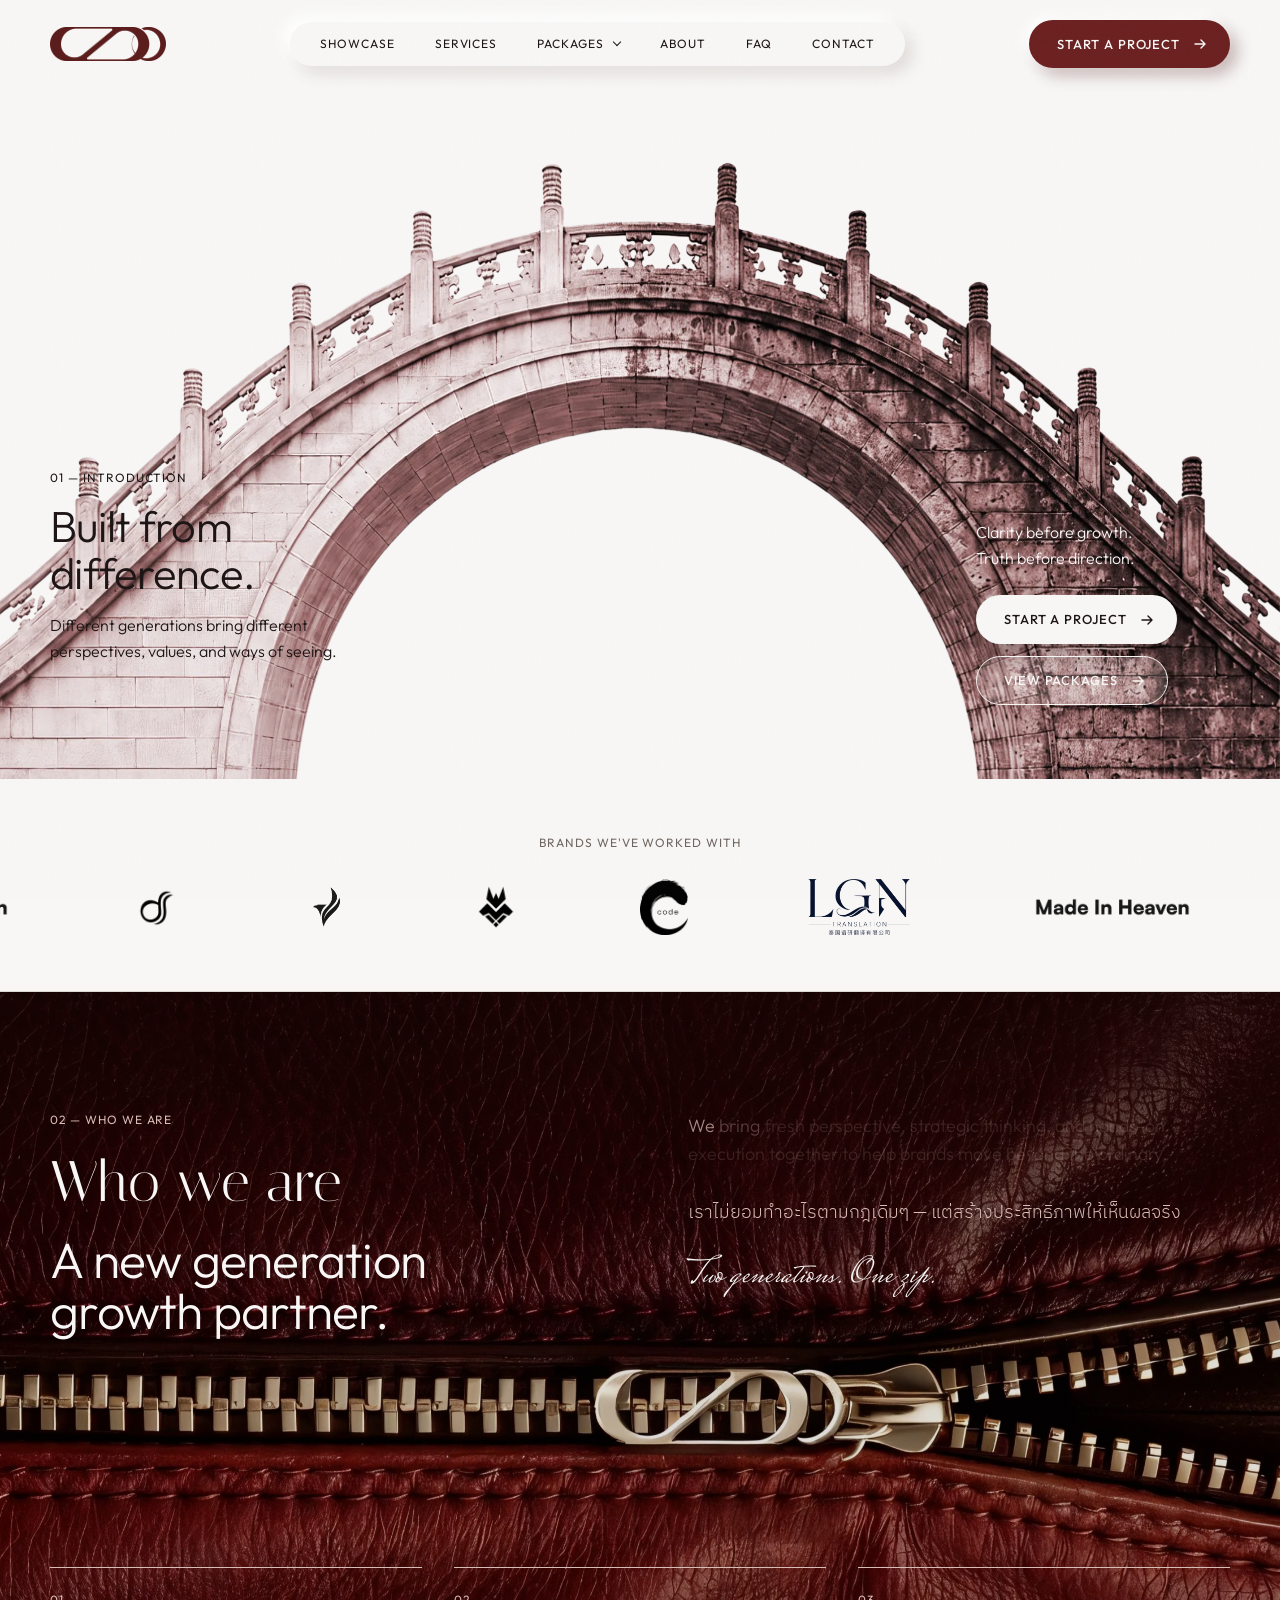
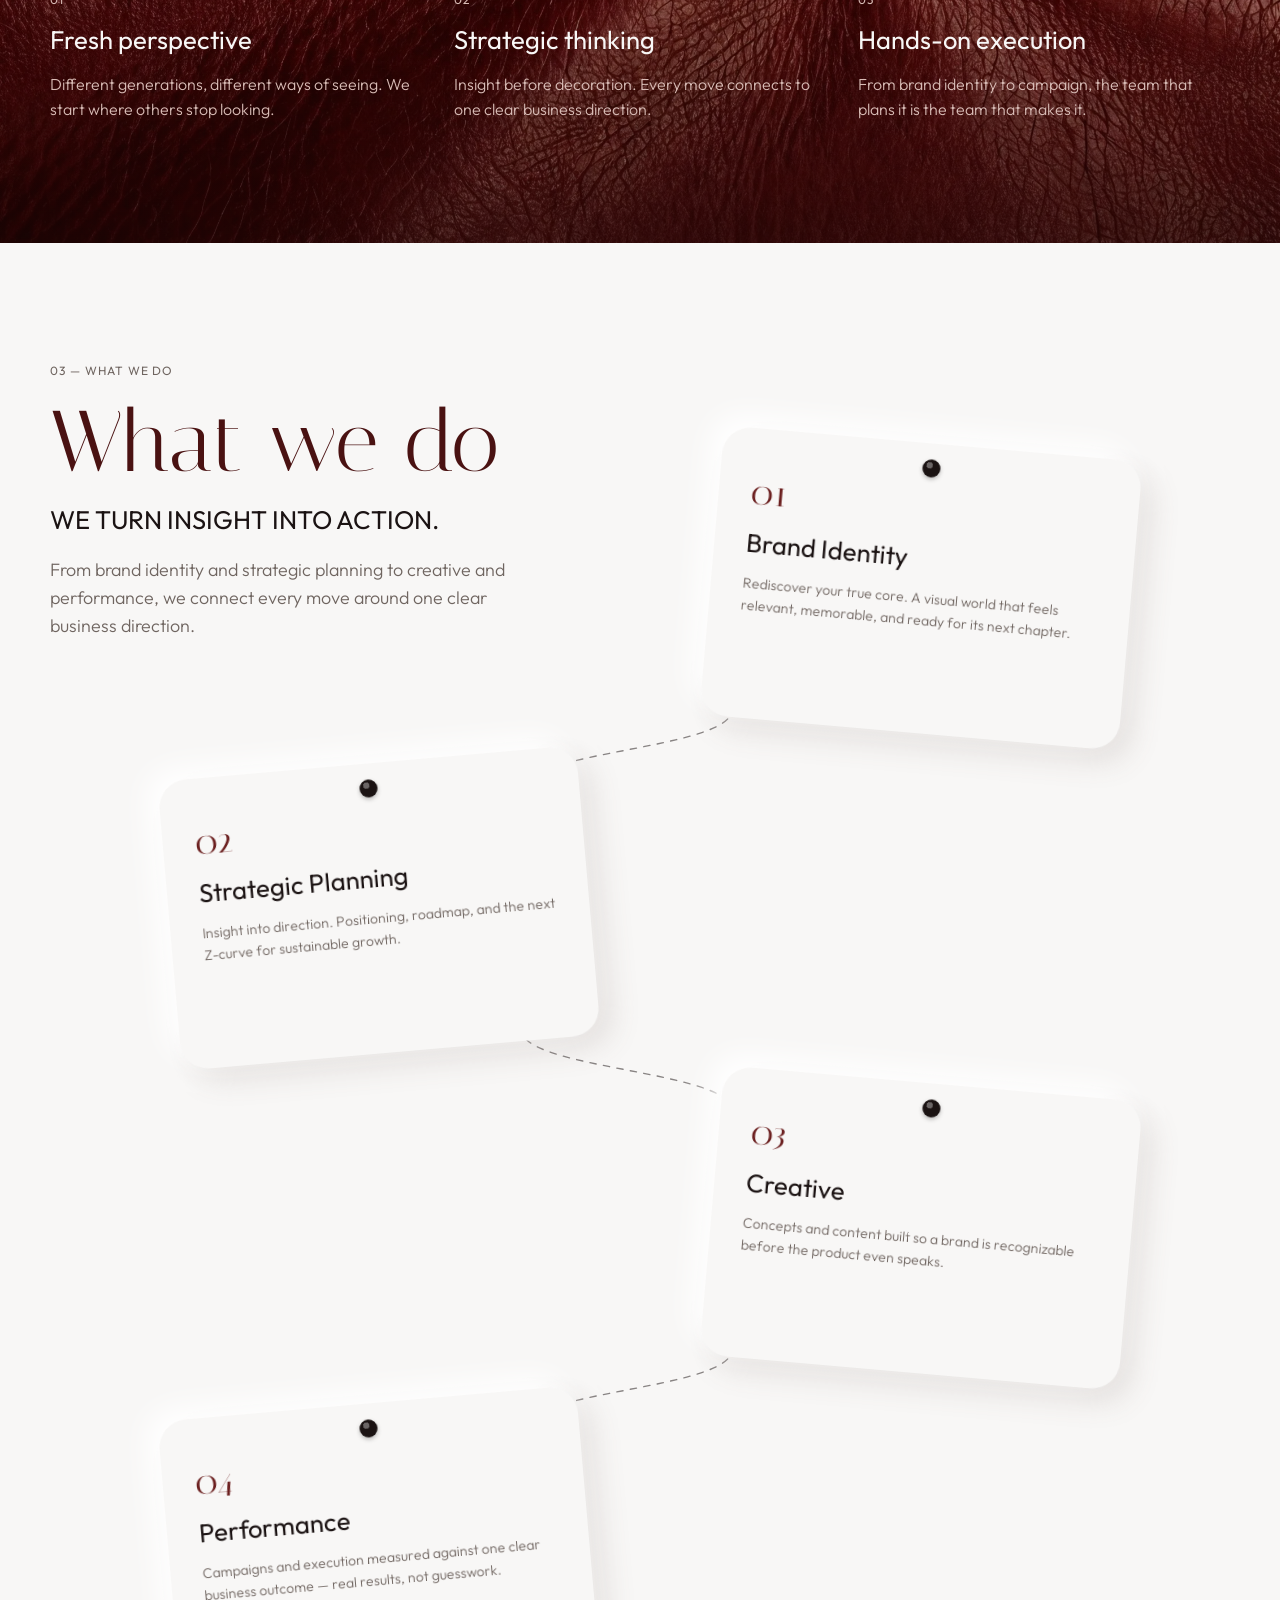
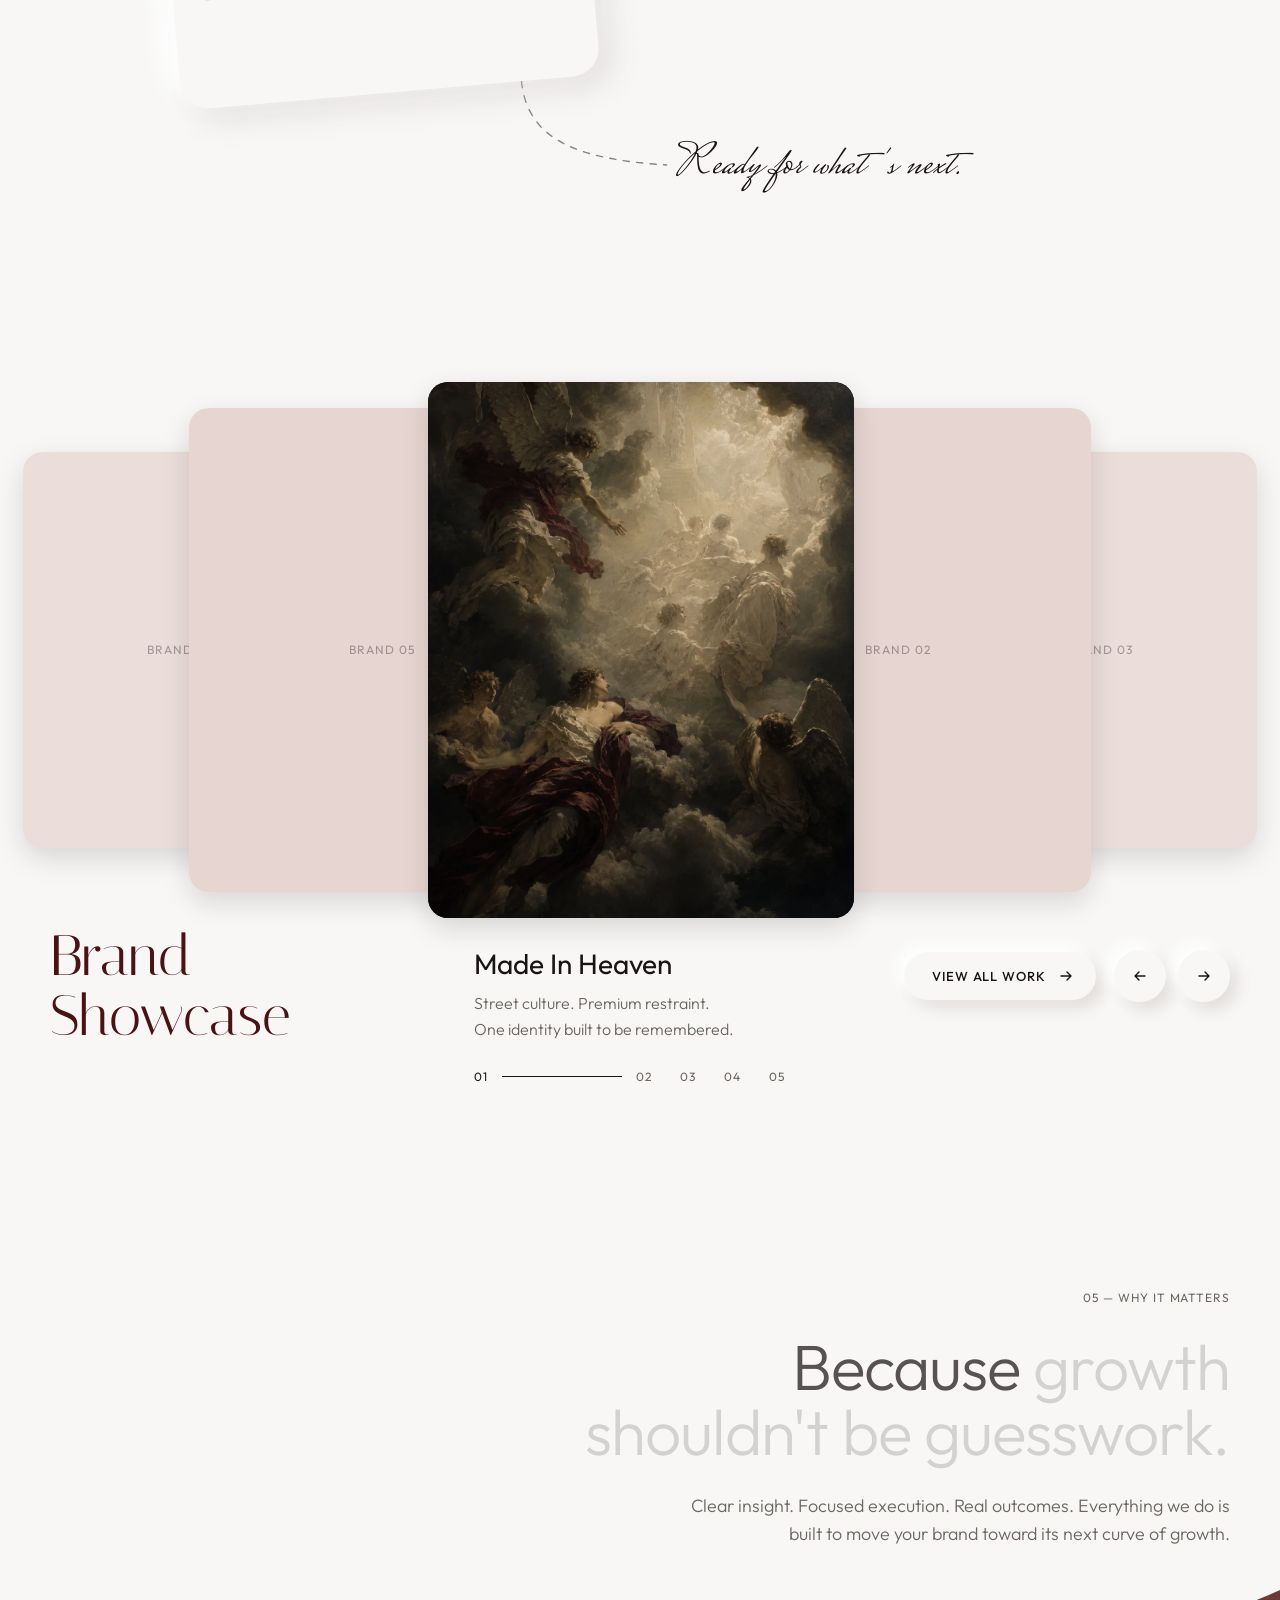
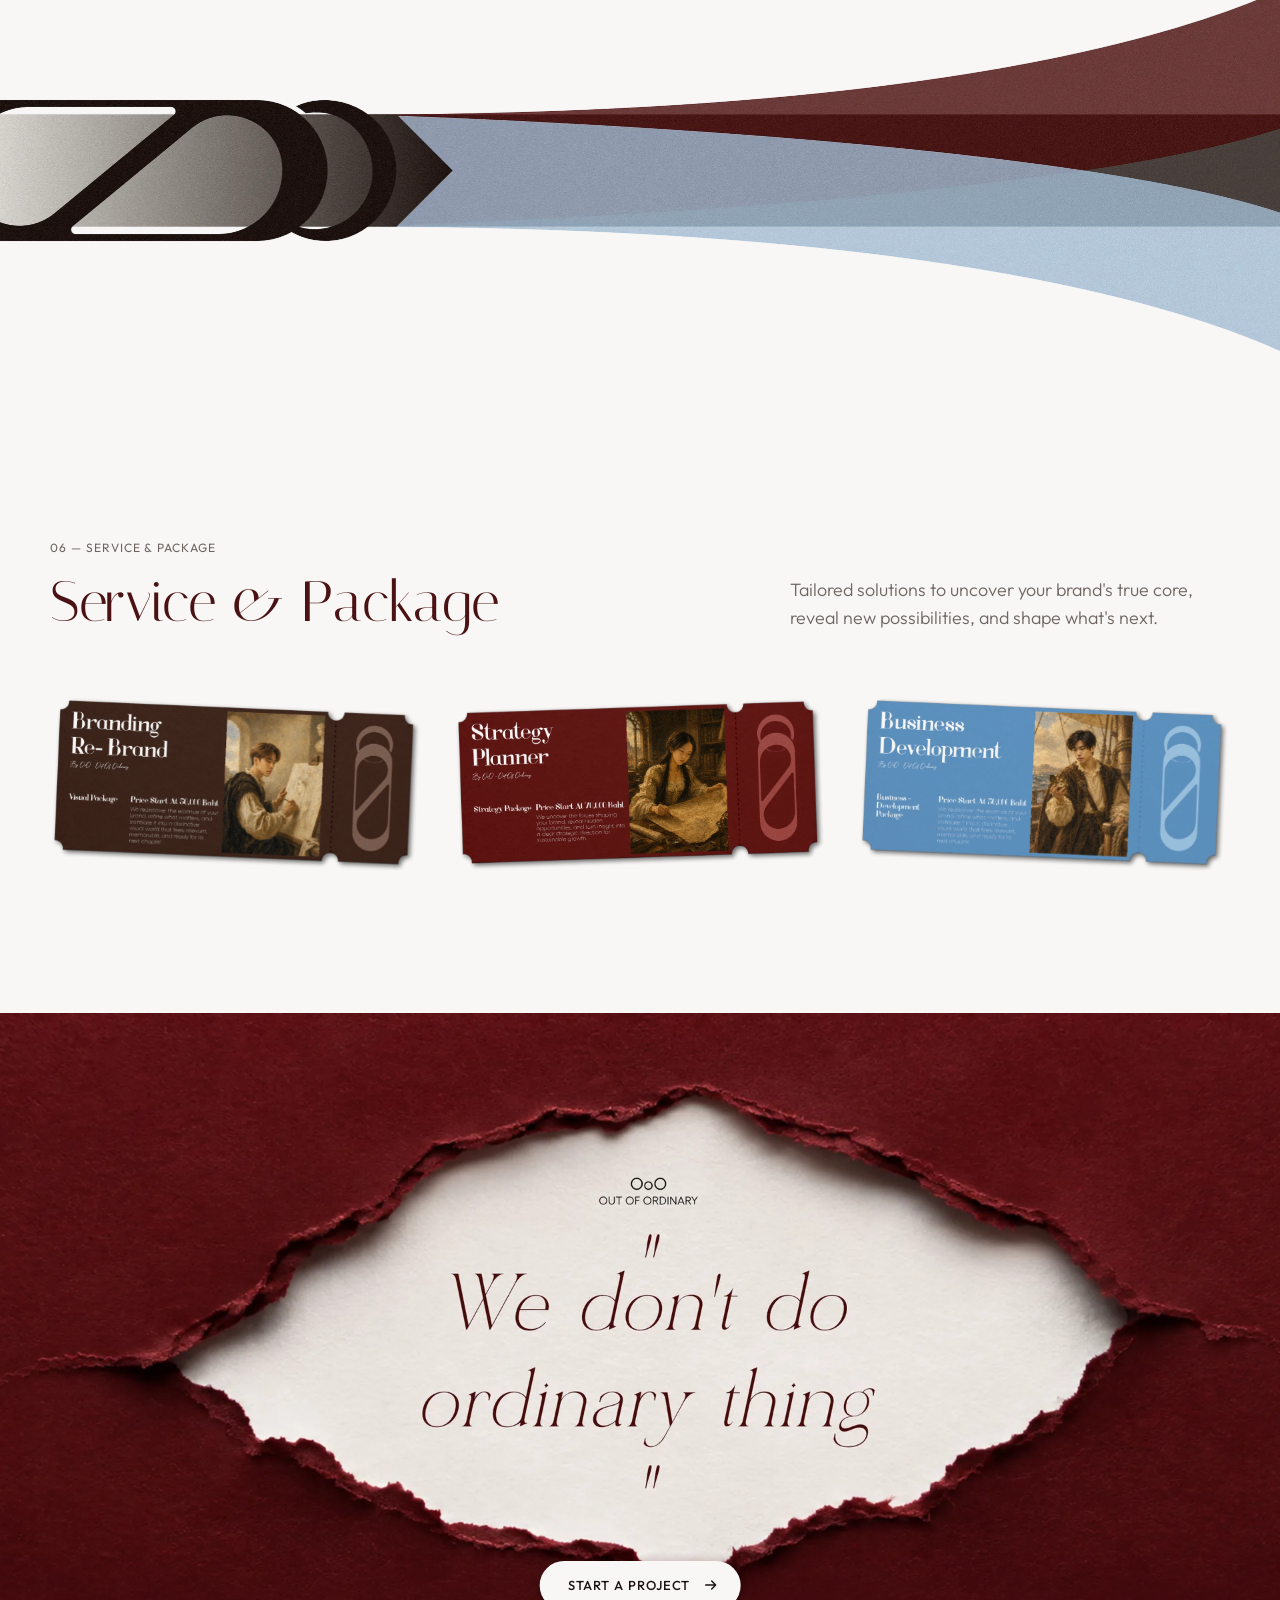
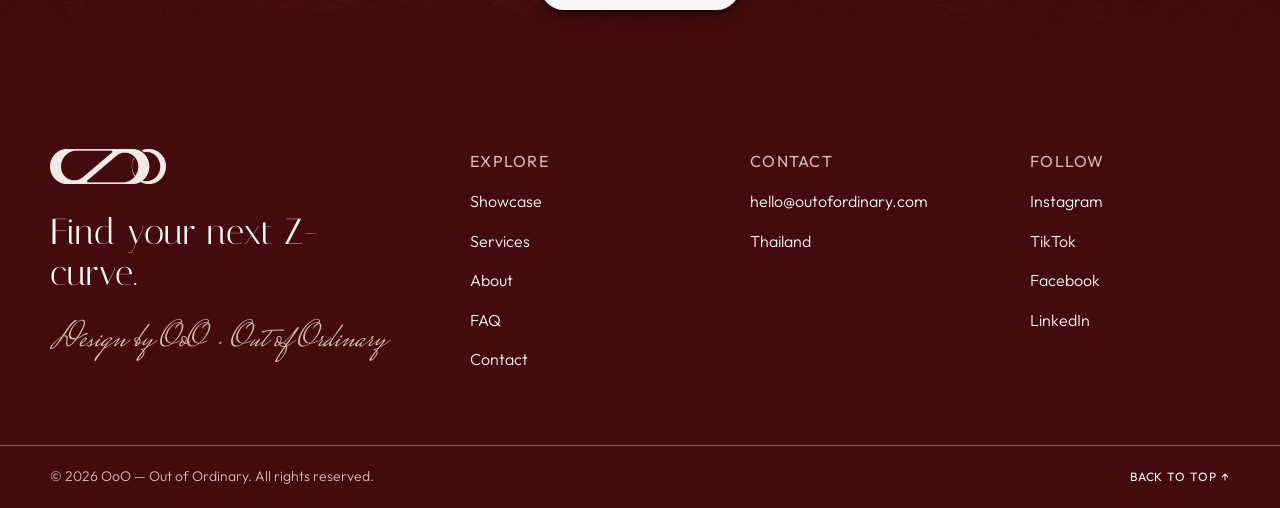
==== commit 73ab34d8: "Nav: rename Work to Showcase so the Brand Showcase page is easy to find Co-Authored-By: Claude Opus " ====
--- a/index.html
+++ b/index.html
@@ -22,7 +22,7 @@
         <img class="logo-light" src="assets/img/logo-mark-light.png" alt="" width="116" height="34">
       </a>
       <nav class="nav__links" aria-label="Main">
-        <a href="work.html">Work</a>
+        <a href="work.html">Showcase</a>
         <a href="services.html">Services</a>
         <div class="nav__item">
           <a href="services.html#packages">Packages <span class="nav__caret" aria-hidden="true"></span></a>
@@ -43,7 +43,7 @@
     </div>
   </header>
   <div class="mobile-menu" id="mobile-menu">
-    <a class="mobile-menu__link" href="work.html">Work</a>
+    <a class="mobile-menu__link" href="work.html">Showcase</a>
     <a class="mobile-menu__link" href="services.html">Services</a>
     <a class="mobile-menu__link" href="services.html#packages">Packages</a>
     <div class="mobile-menu__sub">
@@ -280,7 +280,7 @@
       </div>
       <div class="footer__col">
         <p class="label label--rose">Explore</p>
-        <a href="work.html">Work</a>
+        <a href="work.html">Showcase</a>
         <a href="services.html">Services</a>
         <a href="about.html">About</a>
         <a href="faq.html">FAQ</a>
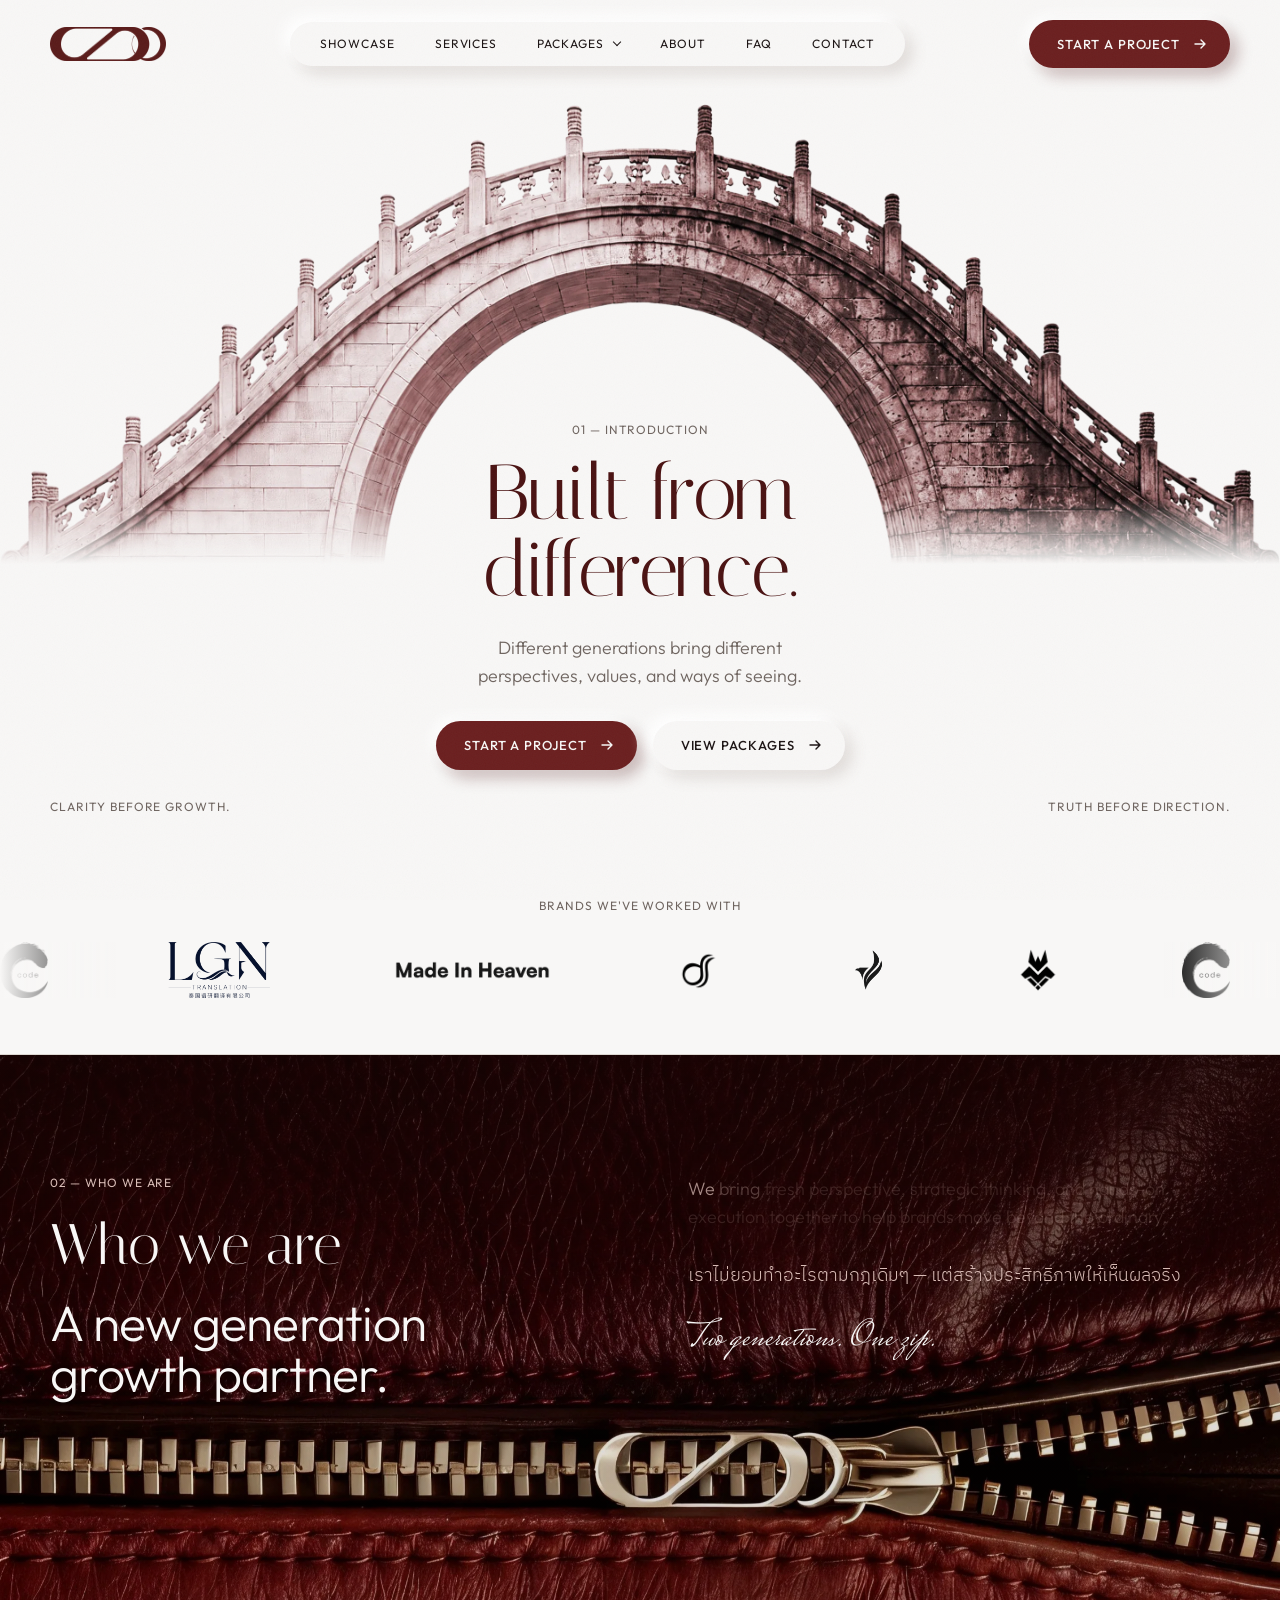
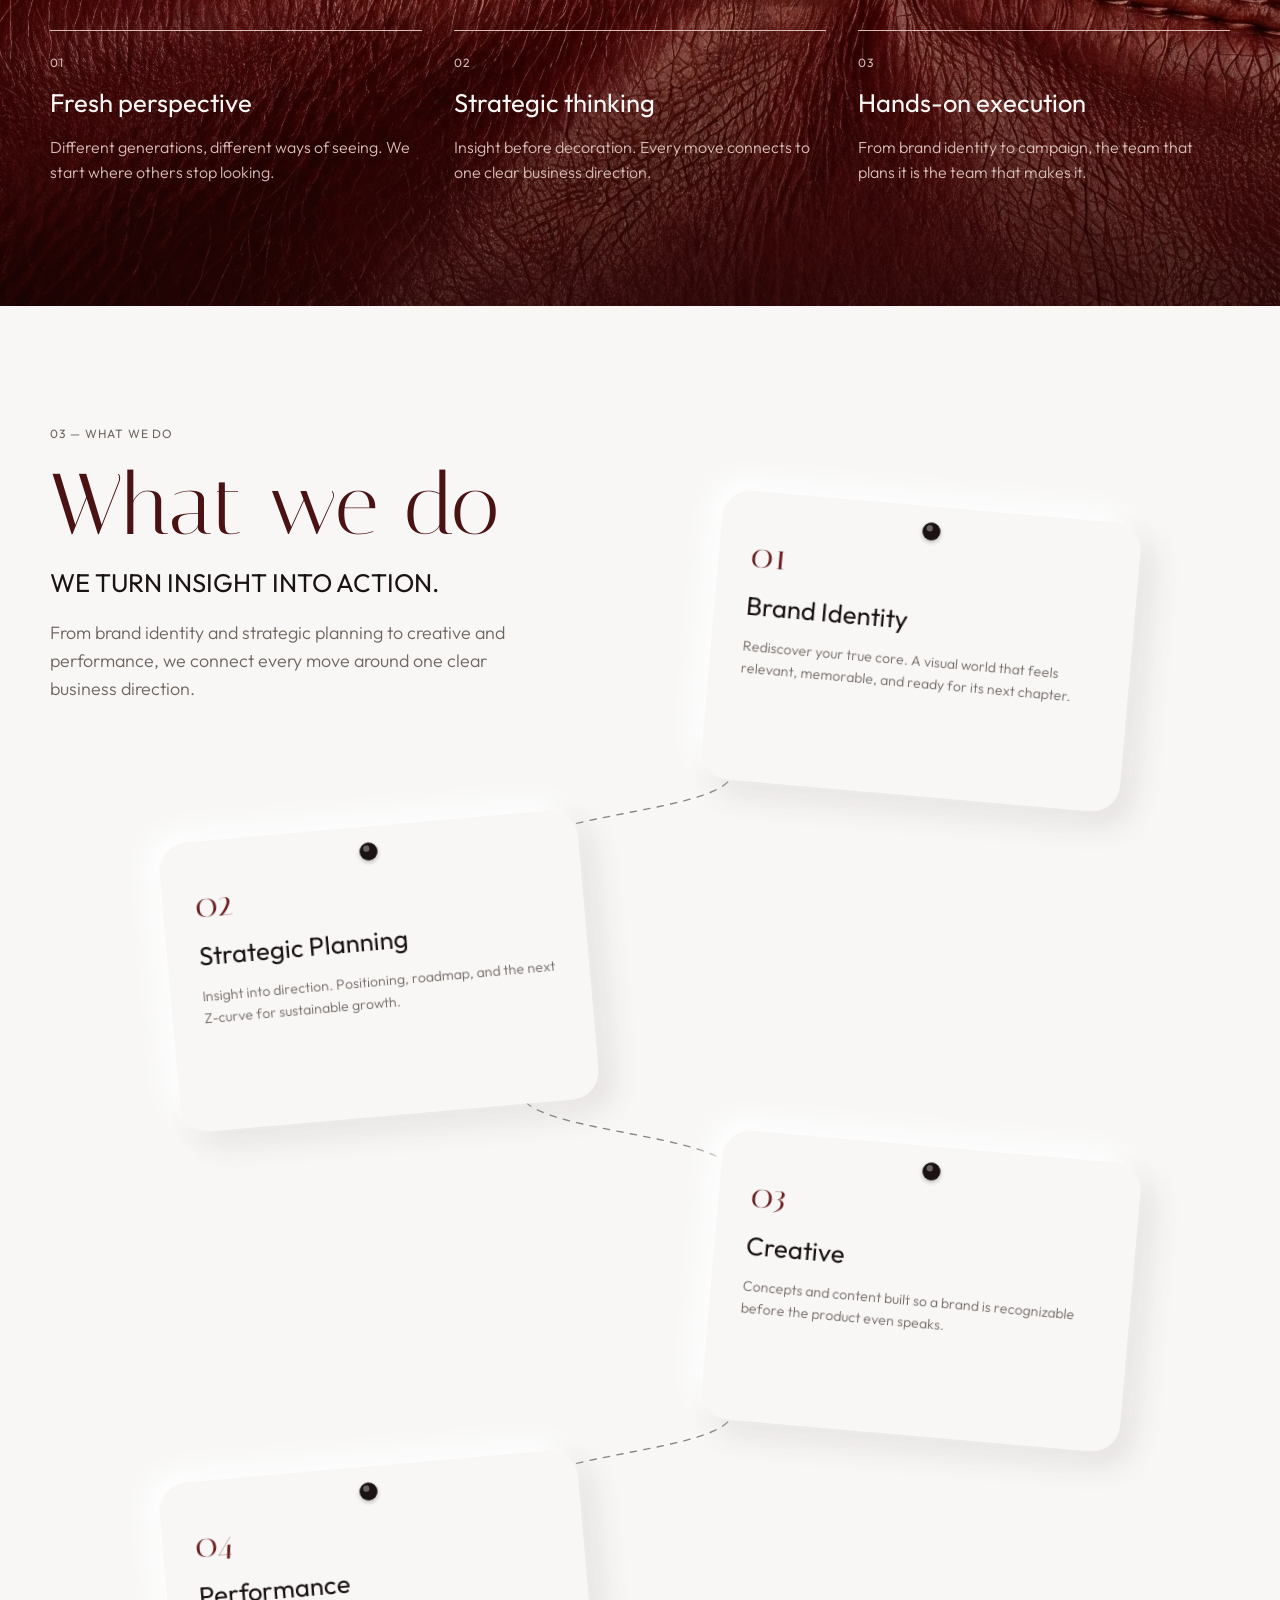
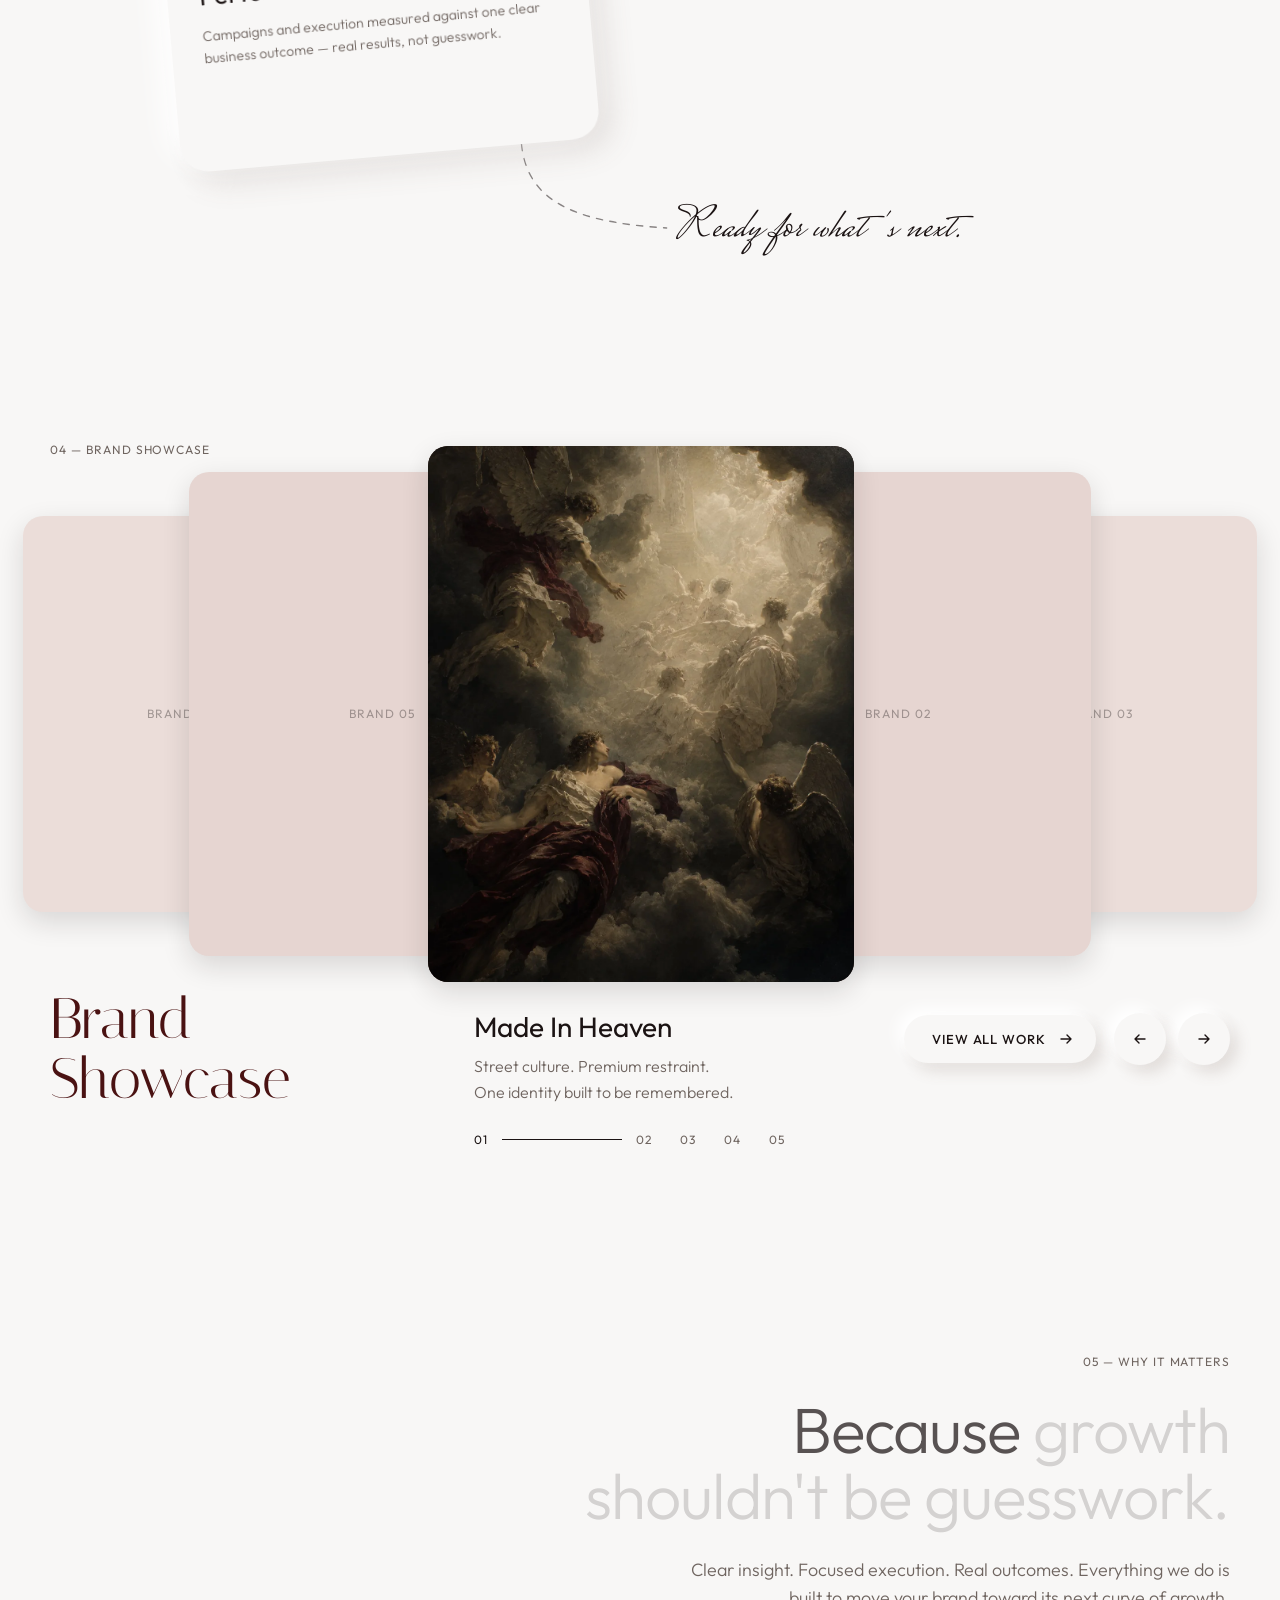
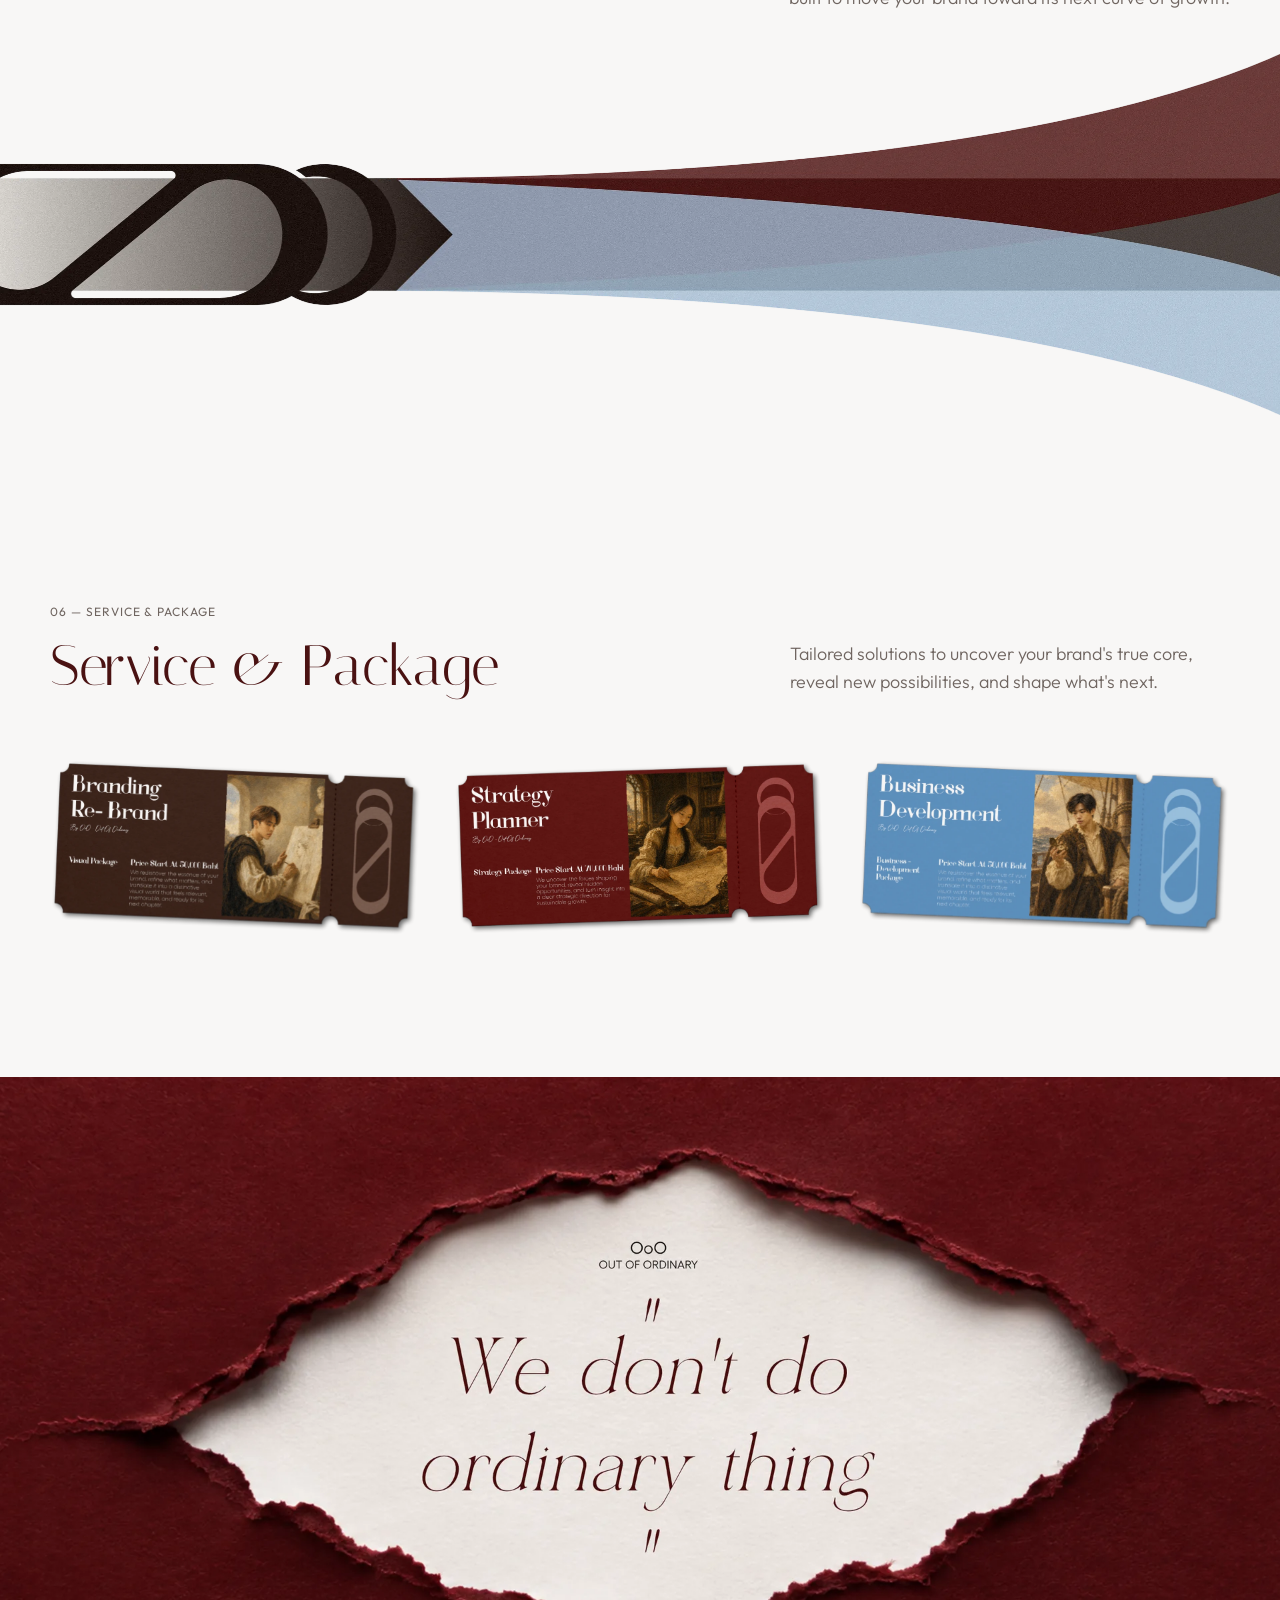
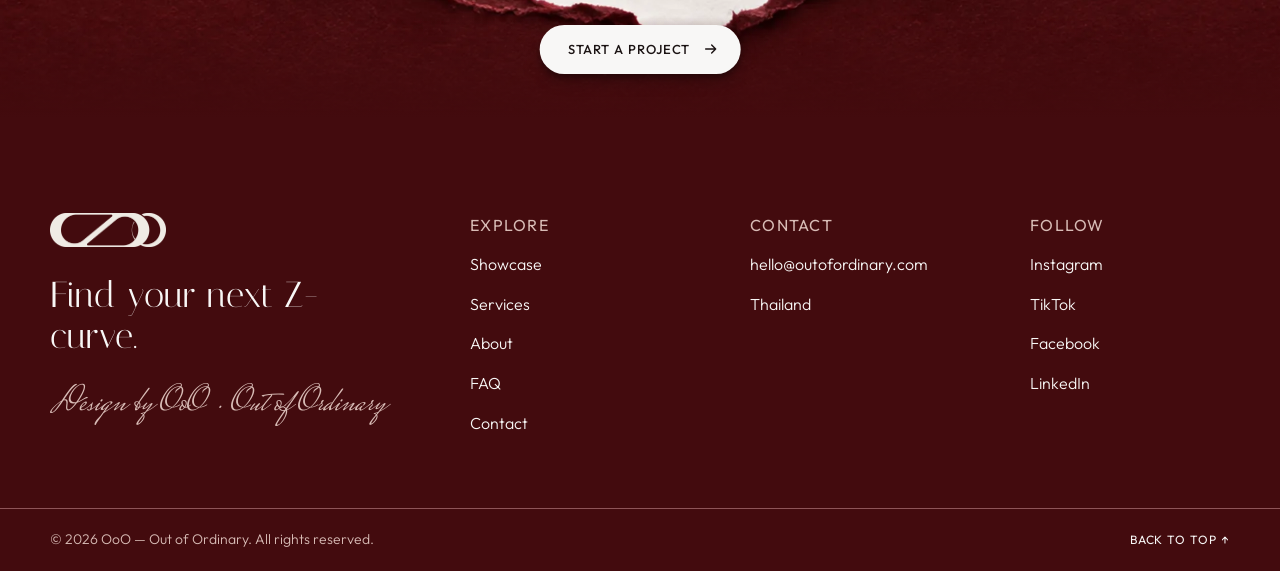
==== commit c7d4bd9a: "Home hero: headline framed inside the bridge arch Bridge spans the top and rises in on load, then dr" ====
--- a/index.html
+++ b/index.html
@@ -22,7 +22,7 @@
         <img class="logo-light" src="assets/img/logo-mark-light.png" alt="" width="116" height="34">
       </a>
       <nav class="nav__links" aria-label="Main">
-        <a href="work.html">Showcase</a>
+        <a href="showcase.html">Showcase</a>
         <a href="services.html">Services</a>
         <div class="nav__item">
           <a href="services.html#packages">Packages <span class="nav__caret" aria-hidden="true"></span></a>
@@ -43,7 +43,7 @@
     </div>
   </header>
   <div class="mobile-menu" id="mobile-menu">
-    <a class="mobile-menu__link" href="work.html">Showcase</a>
+    <a class="mobile-menu__link" href="showcase.html">Showcase</a>
     <a class="mobile-menu__link" href="services.html">Services</a>
     <a class="mobile-menu__link" href="services.html#packages">Packages</a>
     <div class="mobile-menu__sub">
@@ -60,25 +60,28 @@
   </div>
 
   <main>
-    <!-- 01 — HERO -->
+    <!-- 01 — HERO: the headline sits inside the arch of the bridge -->
     <section class="section hero">
-      <img class="hero__photo" data-reveal="zoom" src="assets/img/home/bridge-arch.webp" alt="A stone arch bridge rising across the page" width="1440" height="617">
-      <div class="container hero__content">
-        <div class="hero__left">
-          <p class="label" data-reveal="up">01 — Introduction</p>
-          <h1 class="h2 stagger" style="--d:.2s">Built from<br>difference.</h1>
-          <p class="body-m hero__lede" data-reveal="up" style="--d:.5s">Different generations bring different perspectives, values, and ways of seeing.</p>
-        </div>
-        <div class="hero__cta" data-reveal="up" style="--d:.7s">
-          <p class="body-m paper">Clarity before growth.<br>Truth before direction.</p>
-          <div class="hero__buttons">
-            <a class="btn btn--light" href="contact.html">Start a project
-              <svg viewBox="0 0 16 16" fill="none" aria-hidden="true"><path d="M3 8H13M9 12L13 8L9 4" stroke="currentColor" stroke-width="1.4" stroke-linecap="round" stroke-linejoin="round"/></svg>
-            </a>
-            <a class="btn btn--glass" href="services.html#packages">View packages
-              <svg viewBox="0 0 16 16" fill="none" aria-hidden="true"><path d="M3 8H13M9 12L13 8L9 4" stroke="currentColor" stroke-width="1.4" stroke-linecap="round" stroke-linejoin="round"/></svg>
-            </a>
-          </div>
+      <div class="hero__stage">
+        <img class="hero__bridge" src="assets/img/home/bridge-arch.webp" alt="A stone arch bridge spanning the page" width="2880" height="1034" fetchpriority="high">
+        <div class="hero__copy">
+          <p class="label label--muted" data-reveal="fade" style="--d:.5s">01 — Introduction</p>
+          <h1 class="hero__title stagger" style="--d:.65s">Built from<br>difference.</h1>
+        </div>
+      </div>
+      <div class="container hero__below">
+        <p class="body-l muted hero__lede" data-reveal="up" style="--d:1.1s">Different generations bring different perspectives, values, and ways of seeing.</p>
+        <div class="hero__buttons" data-reveal="up" style="--d:1.25s">
+          <a class="btn btn--primary" href="contact.html">Start a project
+            <svg viewBox="0 0 16 16" fill="none" aria-hidden="true"><path d="M3 8H13M9 12L13 8L9 4" stroke="currentColor" stroke-width="1.4" stroke-linecap="round" stroke-linejoin="round"/></svg>
+          </a>
+          <a class="btn" href="services.html#packages">View packages
+            <svg viewBox="0 0 16 16" fill="none" aria-hidden="true"><path d="M3 8H13M9 12L13 8L9 4" stroke="currentColor" stroke-width="1.4" stroke-linecap="round" stroke-linejoin="round"/></svg>
+          </a>
+        </div>
+        <div class="hero__corners" data-reveal="fade" style="--d:1.5s">
+          <p class="label label--muted">Clarity before growth.</p>
+          <p class="label label--muted">Truth before direction.</p>
         </div>
       </div>
     </section>
@@ -191,10 +194,10 @@
           <a class="carousel__card" href="case-made-in-heaven.html" data-title="Made In Heaven" data-desc="Street culture. Premium restraint.<br>One identity built to be remembered." aria-label="Made In Heaven — view case study">
             <img src="assets/img/showcase-mih.webp" alt="Made In Heaven brand identity" loading="lazy">
           </a>
-          <a class="carousel__card carousel__card--placeholder" href="work.html" data-title="Brand 02 — Project name" data-desc="Category · Identity system" style="--tone:#e6d5d1" aria-label="Brand 02"><span class="label">Brand 02</span></a>
-          <a class="carousel__card carousel__card--placeholder" href="work.html" data-title="Brand 03 — Project name" data-desc="Category · Identity system" style="--tone:#ebddd9" aria-label="Brand 03"><span class="label">Brand 03</span></a>
-          <a class="carousel__card carousel__card--placeholder" href="work.html" data-title="Brand 04 — Project name" data-desc="Category · Identity system" style="--tone:#ebddd9" aria-label="Brand 04"><span class="label">Brand 04</span></a>
-          <a class="carousel__card carousel__card--placeholder" href="work.html" data-title="Brand 05 — Project name" data-desc="Category · Identity system" style="--tone:#e6d5d1" aria-label="Brand 05"><span class="label">Brand 05</span></a>
+          <a class="carousel__card carousel__card--placeholder" href="showcase.html" data-title="Brand 02 — Project name" data-desc="Category · Identity system" style="--tone:#e6d5d1" aria-label="Brand 02"><span class="label">Brand 02</span></a>
+          <a class="carousel__card carousel__card--placeholder" href="showcase.html" data-title="Brand 03 — Project name" data-desc="Category · Identity system" style="--tone:#ebddd9" aria-label="Brand 03"><span class="label">Brand 03</span></a>
+          <a class="carousel__card carousel__card--placeholder" href="showcase.html" data-title="Brand 04 — Project name" data-desc="Category · Identity system" style="--tone:#ebddd9" aria-label="Brand 04"><span class="label">Brand 04</span></a>
+          <a class="carousel__card carousel__card--placeholder" href="showcase.html" data-title="Brand 05 — Project name" data-desc="Category · Identity system" style="--tone:#e6d5d1" aria-label="Brand 05"><span class="label">Brand 05</span></a>
         </div>
         <div class="showcase__bottom">
           <h2 class="serif-title showcase__title" data-reveal="up">Brand<br>Showcase</h2>
@@ -212,7 +215,7 @@
             </div>
           </div>
           <div class="showcase__actions" data-reveal="up" style="--d:.3s">
-            <a class="btn" href="work.html">View all work
+            <a class="btn" href="showcase.html">View all work
               <svg viewBox="0 0 16 16" fill="none" aria-hidden="true"><path d="M3 8H13M9 12L13 8L9 4" stroke="currentColor" stroke-width="1.4" stroke-linecap="round" stroke-linejoin="round"/></svg>
             </a>
             <button class="icon-btn" type="button" data-carousel-prev aria-label="Previous project">
@@ -280,7 +283,7 @@
       </div>
       <div class="footer__col">
         <p class="label label--rose">Explore</p>
-        <a href="work.html">Showcase</a>
+        <a href="showcase.html">Showcase</a>
         <a href="services.html">Services</a>
         <a href="about.html">About</a>
         <a href="faq.html">FAQ</a>
--- a/assets/css/style.css
+++ b/assets/css/style.css
@@ -250,7 +250,7 @@
 }
 
 /* ---------- Marquee ---------- */
-.marquee { position: relative; overflow: hidden; height: 56px; }
+.marquee { position: relative; overflow: hidden; height: 56px; width: 100%; }
 .marquee__track { display: flex; width: max-content; height: 100%; animation: marquee 32s linear infinite; }
 .marquee:hover .marquee__track { animation-play-state: paused; }
 .marquee__group { display: flex; align-items: center; gap: 120px; padding-right: 120px; flex: none; }
--- a/assets/css/home.css
+++ b/assets/css/home.css
@@ -1,13 +1,27 @@
 /* 01 — Home */
 
-/* ---------- Hero ---------- */
-.hero { height: 779px; }
-.hero__photo { position: absolute; left: 0; top: 162px; width: 100%; height: 617px; object-fit: cover; }
-.hero__content { position: relative; height: 100%; }
-.hero__left { position: absolute; left: var(--gutter); top: 470px; display: flex; flex-direction: column; gap: 16px; }
-.hero__lede { width: 300px; }
-.hero__cta { position: absolute; right: var(--gutter); top: 520px; width: 254px; display: flex; flex-direction: column; gap: 12px; }
-.hero__buttons { display: flex; flex-direction: column; align-items: flex-start; gap: 12px; padding-top: 12px; }
+/* ---------- Hero ----------
+   The bridge spans the top; its arch opening (≈ x 30–70 %, from y 43 % down)
+   frames the headline. --bw is the rendered bridge width. */
+.hero { --bw: min(100vw, 1680px); padding-top: 104px; text-align: center; }
+.hero__stage { position: relative; width: var(--bw); margin-inline: auto; }
+.hero__bridge {
+  display: block; width: 100%; height: auto; max-width: none;
+  animation: bridge-rise 1.6s var(--ease-expo) both;
+  translate: 0 var(--hero-shift, 0px); will-change: translate;
+  -webkit-mask-image: linear-gradient(180deg, #000 86%, transparent 100%); mask-image: linear-gradient(180deg, #000 86%, transparent 100%);
+}
+@keyframes bridge-rise { from { opacity: 0; transform: translateY(70px) scale(.985); } }
+.hero__copy {
+  position: absolute; left: 50%; bottom: calc(var(--bw) * -.035); translate: -50% 0;
+  width: calc(var(--bw) * .38);
+  display: flex; flex-direction: column; align-items: center; gap: clamp(14px, 1.4vw, 22px);
+}
+.hero__title { font: 400 calc(var(--bw) * .061)/.98 var(--f-serif); color: var(--wine); letter-spacing: -.01em; }
+.hero__below { display: flex; flex-direction: column; align-items: center; gap: 32px; padding-top: calc(var(--bw) * .055); padding-bottom: 72px; position: relative; }
+.hero__lede { max-width: 30ch; }
+.hero__buttons { display: flex; flex-wrap: wrap; justify-content: center; gap: 16px; }
+.hero__corners { position: absolute; left: var(--gutter); right: var(--gutter); bottom: 28px; display: flex; justify-content: space-between; pointer-events: none; }
 
 /* ---------- Client logos ---------- */
 .clients { display: flex; flex-direction: column; align-items: center; gap: 28px; padding: 56px 0; border-bottom: 1px solid var(--line); }
@@ -109,7 +123,6 @@
    Responsive
    ========================================================================== */
 @media (max-width: 1200px) {
-  .hero__cta { top: auto; bottom: 64px; }
   .wwd__card--r1, .wwd__card--r2 { left: auto; right: 6%; }
   .wwd__card--l1, .wwd__card--l2 { left: 6%; }
   .showcase__bottom { grid-template-columns: 1fr auto; row-gap: 32px; }
@@ -117,18 +130,6 @@
 }
 
 @media (max-width: 980px) {
-  /* Hero: stacked */
-  .hero { height: auto; padding-top: 128px; }
-  .hero__photo { position: relative; top: 0; height: 56vw; min-height: 300px; margin-top: 32px; }
-  .hero__content { position: static; height: auto; }
-  .hero__left { position: static; }
-  .hero__cta { position: static; width: auto; padding: 32px 0 24px; }
-  .hero__cta .paper { color: var(--ink); }
-  .hero__buttons { flex-direction: row; flex-wrap: wrap; }
-  .hero .btn--glass { --btn-bg: var(--surface); --btn-fg: var(--ink); --btn-shadow: var(--neu-raised-sm); --btn-shadow-hover: var(--neu-sunken); --btn-shadow-press: var(--neu-sunken-deep); border: 0; padding: 16px 22px 16px 28px; backdrop-filter: none; }
-  .hero .btn--glass:hover, .hero .btn--glass:active { background: var(--surface); }
-  .hero .btn--light { box-shadow: var(--neu-raised-sm); }
-  .hero__lede { width: auto; max-width: 340px; }
 
   .who { padding: 96px 0; }
   .who__inner { gap: 96px; }
@@ -154,7 +155,10 @@
 }
 
 @media (max-width: 680px) {
-  .hero__photo { height: 80vw; min-height: 0; }
+  .hero { --bw: 175vw; padding-top: 88px; }
+  .hero__stage { margin-left: calc((100vw - var(--bw)) / 2); }
+  .hero__copy { width: calc(var(--bw) * .4); }
+  .hero__corners { position: static; flex-direction: column; align-items: center; gap: 6px; margin-top: 8px; }
   .carousel__stage { margin-inline: calc(var(--gutter) * -1); aspect-ratio: 390 / 420; }
   .carousel__card[data-slot="0"]  { left: 15%; width: 70%; }
   .carousel__card[data-slot="-1"] { left: -48%; width: 60%; }
